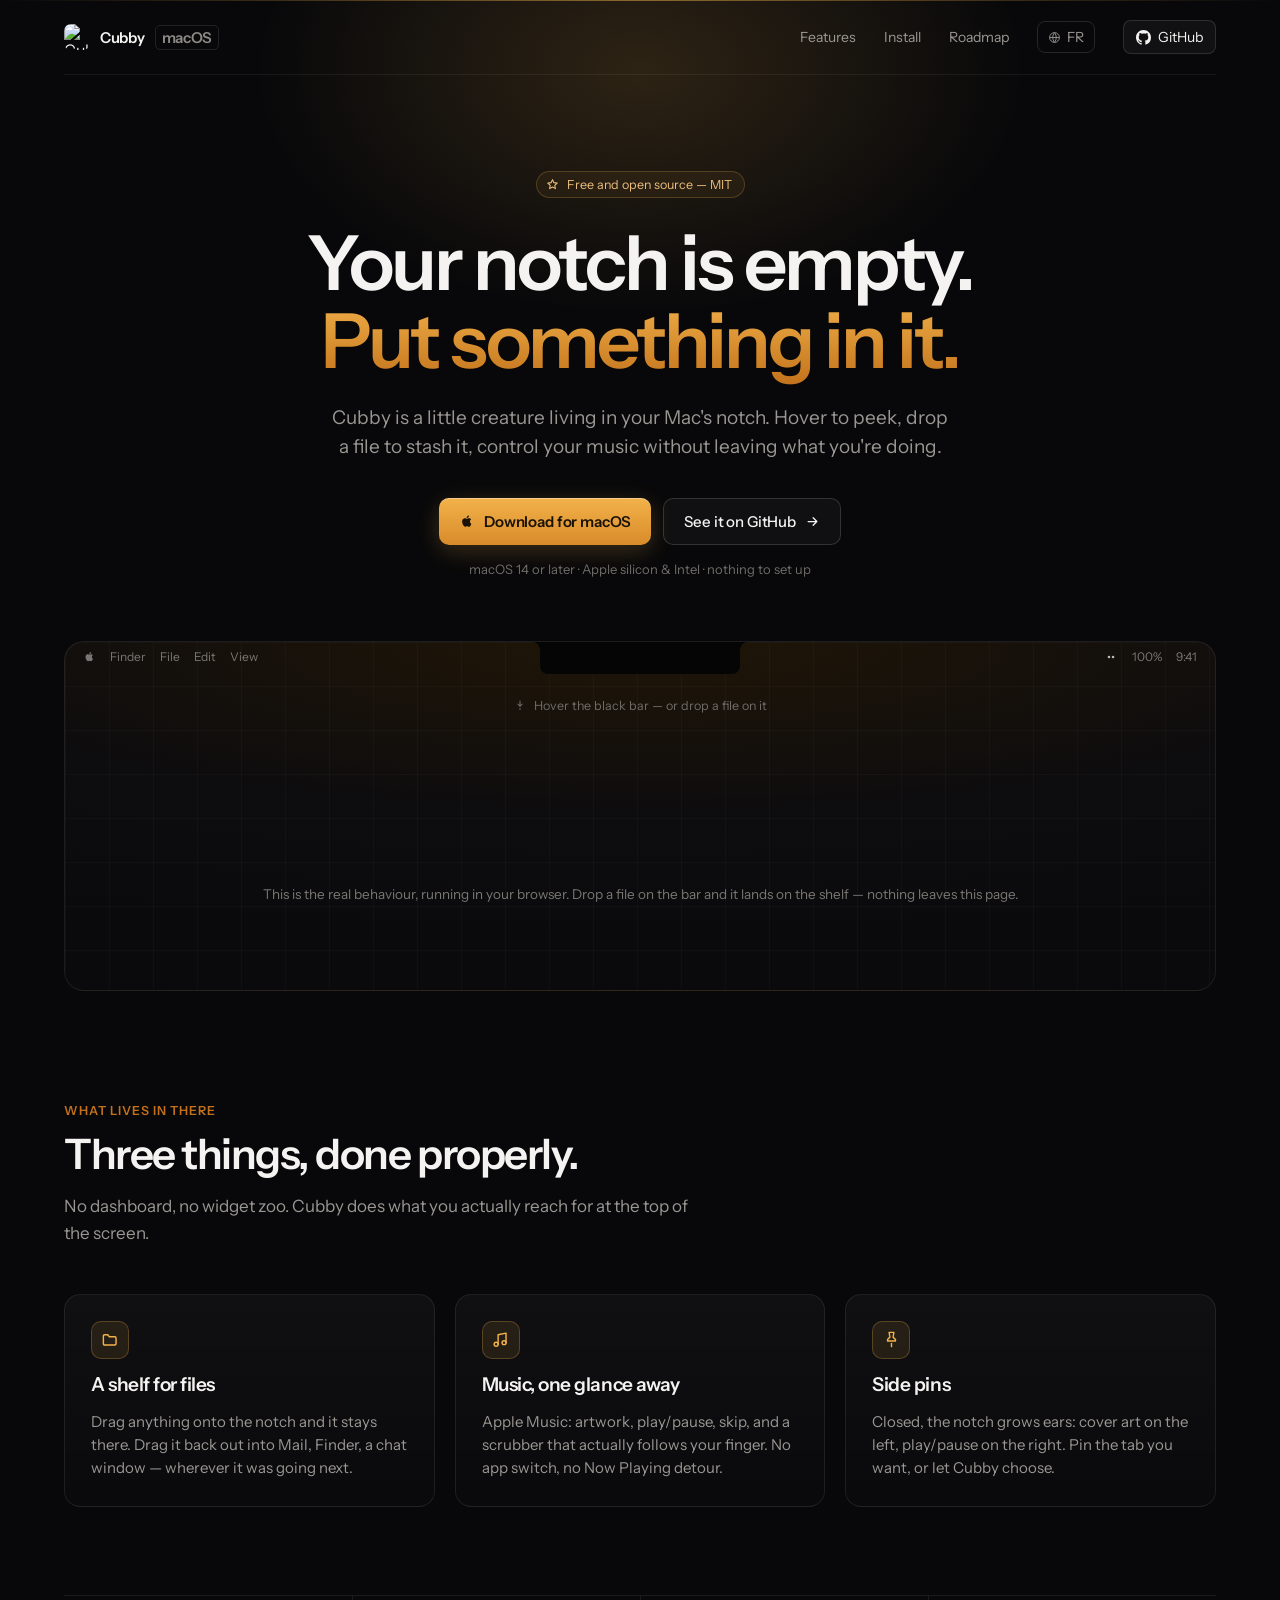
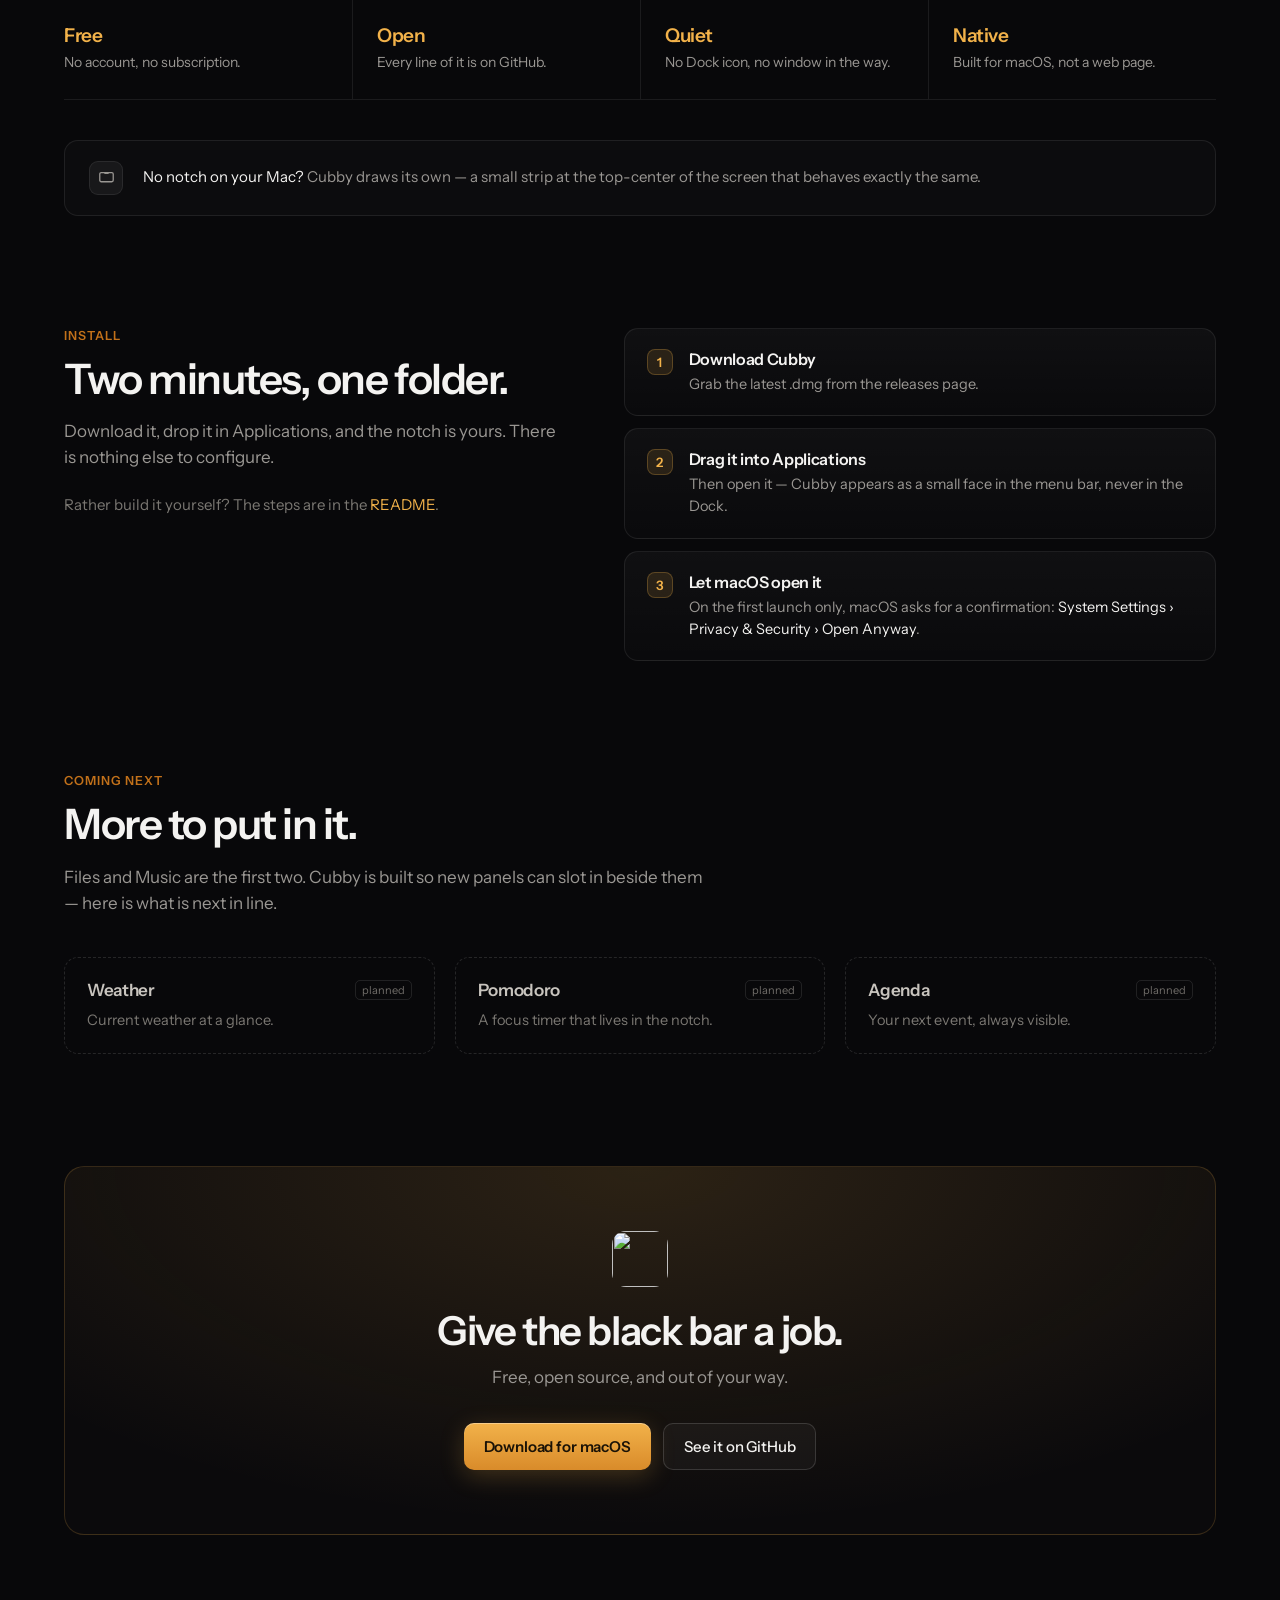
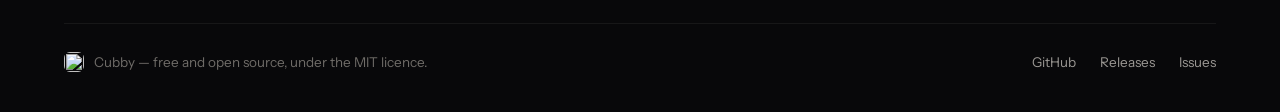
==== docs/index.html @ 7c56bd37 "chore: rename repo cubby-mac to cubby everywhere" ====
<!doctype html>
<html lang="en">
<head>
<meta charset="utf-8">
<meta name="viewport" content="width=device-width, initial-scale=1">
<title>Cubby — your notch, but it holds things</title>
<meta name="description" content="Cubby is a little creature living in your Mac's notch. Drop a file to stash it, control your music, without leaving what you're doing. Free and open source.">
<meta property="og:title" content="Cubby — your notch, but it holds things">
<meta property="og:description" content="A free, open-source shelf that lives in your Mac's notch.">
<meta property="og:type" content="website">
<meta property="og:image" content="https://ndaen.github.io/cubby/icon.png">
<link rel="alternate" hreflang="en" href="https://ndaen.github.io/cubby/">
<link rel="alternate" hreflang="fr" href="https://ndaen.github.io/cubby/fr/">
<link rel="alternate" hreflang="x-default" href="https://ndaen.github.io/cubby/">
<link rel="icon" href="icon.png">
<link rel="preconnect" href="https://fonts.googleapis.com">
<link rel="preconnect" href="https://fonts.gstatic.com" crossorigin>
<link rel="stylesheet" href="https://fonts.googleapis.com/css2?family=Instrument+Sans:wght@400;500;600&display=swap">
<style>
  :root {
    --bg: #08080A;
    --ink: #F4F3F1;
    --muted: #9A9793;
    --faint: #6F6C68;
    --line: rgba(255, 255, 255, 0.08);
    --amber: #F2B24A;
    --amber-deep: #C2711A;
    --pad: 64px;
  }

  * { box-sizing: border-box; }

  html { scroll-behavior: smooth; }

  body {
    margin: 0;
    background: var(--bg);
    color: var(--ink);
    font-family: "Instrument Sans", ui-sans-serif, system-ui, -apple-system, sans-serif;
    -webkit-font-smoothing: antialiased;
    overflow-x: hidden;
  }

  h1, h2, h3 { margin: 0; font-weight: 600; letter-spacing: -0.035em; }
  p { margin: 0; }
  a { color: var(--amber); text-decoration: none; }
  a:hover { color: #FFD08A; }
  img { max-width: 100%; display: block; }

  .wrap { max-width: 1280px; margin: 0 auto; padding-inline: var(--pad); }
  .eyebrow {
    font-size: 12.5px; font-weight: 600; letter-spacing: 0.08em;
    text-transform: uppercase; color: var(--amber-deep);
  }
  .lead { font-size: 17px; line-height: 1.55; color: var(--muted); text-wrap: pretty; }

  /* ── ambient ─────────────────────────────────────────── */
  .glow {
    position: absolute; top: -280px; left: 50%; transform: translateX(-50%);
    width: min(1100px, 130vw); height: 700px; pointer-events: none; z-index: 0;
    background: radial-gradient(closest-side, rgba(242, 178, 74, 0.16), rgba(242, 178, 74, 0) 70%);
  }
  .hairline {
    position: absolute; inset: 0 0 auto; height: 1px;
    background: linear-gradient(90deg, rgba(242,178,74,0) 0%, rgba(242,178,74,0.5) 50%, rgba(242,178,74,0) 100%);
  }
  main { position: relative; z-index: 1; }

  /* ── nav ─────────────────────────────────────────────── */
  .nav {
    display: flex; align-items: center; justify-content: space-between;
    padding-block: 20px; border-bottom: 1px solid rgba(255, 255, 255, 0.06);
  }
  .brand { display: flex; align-items: center; gap: 10px; }
  .brand img { width: 26px; height: 26px; border-radius: 7px; }
  .brand span { font-size: 15px; font-weight: 600; letter-spacing: -0.02em; }
  .tag {
    font-size: 11px; font-weight: 500; color: #8E8B86;
    border: 1px solid rgba(255, 255, 255, 0.1); border-radius: 5px; padding: 2px 6px;
  }
  .nav-links { display: flex; align-items: center; gap: 28px; }
  .nav-links a { font-size: 14px; color: var(--muted); }
  .nav-links a:hover { color: var(--ink); }
  .nav-gh {
    display: flex; align-items: center; gap: 7px; color: var(--ink) !important;
    border: 1px solid rgba(255, 255, 255, 0.12); background: rgba(255, 255, 255, 0.04);
    border-radius: 8px; padding: 7px 12px;
  }
  .nav-gh:hover { background: rgba(255, 255, 255, 0.08); }

  /* ── buttons ─────────────────────────────────────────── */
  .btn {
    display: inline-flex; align-items: center; justify-content: center; gap: 9px;
    font-size: 15px; font-weight: 600; letter-spacing: -0.01em;
    border-radius: 10px; padding: 13px 20px; transition: transform 0.15s ease, filter 0.15s ease;
  }
  .btn:hover { transform: translateY(-1px); }
  .btn-primary {
    background: linear-gradient(180deg, #F2B24A 0%, #D98B2A 100%);
    color: #1A1206 !important;
    box-shadow: 0 6px 24px rgba(242, 178, 74, 0.22), inset 0 1px 0 rgba(255, 255, 255, 0.35);
  }
  .btn-primary:hover { filter: brightness(1.06); }
  .btn-ghost {
    color: var(--ink) !important; font-weight: 500;
    border: 1px solid rgba(255, 255, 255, 0.14); background: rgba(255, 255, 255, 0.035);
  }
  .btn-ghost:hover { background: rgba(255, 255, 255, 0.07); }

  /* ── hero ────────────────────────────────────────────── */
  .hero { display: flex; flex-direction: column; align-items: center; text-align: center; padding-top: 96px; }
  .badge {
    display: inline-flex; align-items: center; gap: 8px;
    border: 1px solid rgba(242, 178, 74, 0.22); background: rgba(242, 178, 74, 0.06);
    border-radius: 999px; padding: 5px 12px 5px 9px; font-size: 12.5px; color: #EBBE7E;
  }
  .hero h1 {
    margin-top: 26px; font-size: clamp(40px, 6vw, 76px); line-height: 1.02;
    letter-spacing: -0.04em; max-width: 880px; text-wrap: balance;
  }
  .hero h1 em {
    font-style: normal;
    background: linear-gradient(180deg, #F2B24A 0%, #C2711A 100%);
    -webkit-background-clip: text; background-clip: text; color: transparent;
  }
  .hero .lead { margin-top: 24px; font-size: clamp(16px, 1.6vw, 19px); max-width: 620px; }
  .cta-row { display: flex; flex-wrap: wrap; justify-content: center; gap: 12px; margin-top: 36px; }
  .fine { margin-top: 16px; font-size: 13px; color: var(--faint); }

  /* ── the notch, drawn ────────────────────────────────── */
  .stage {
    position: relative; margin-top: 64px; border: 1px solid var(--line); border-radius: 20px;
    background: radial-gradient(120% 90% at 50% 0%, #201607 0%, #0D0C0E 55%, #0A0A0C 100%);
    padding-bottom: 88px; overflow: hidden;
  }
  .stage::before {
    content: ""; position: absolute; inset: 0; pointer-events: none;
    background-image:
      linear-gradient(rgba(255, 255, 255, 0.022) 1px, transparent 1px),
      linear-gradient(90deg, rgba(255, 255, 255, 0.022) 1px, transparent 1px);
    background-size: 44px 44px;
  }
  .menubar {
    position: relative; height: 30px; display: flex; align-items: center;
    justify-content: space-between; padding-inline: 18px;
    font-size: 12px; color: rgba(244, 243, 241, 0.45);
  }
  .menubar div { display: flex; align-items: center; gap: 14px; }
  .panel-slot { position: relative; display: flex; justify-content: center; margin-top: -30px; }
  .panel {
    width: min(520px, 88%); background: #0A0A0B; border: 1px solid rgba(255, 255, 255, 0.07);
    border-top: none; border-radius: 0 0 24px 24px; padding: 12px 13px 13px;
    box-shadow: 0 40px 80px rgba(0, 0, 0, 0.55);
  }
  .panel-bar { display: flex; align-items: center; justify-content: space-between; padding: 0 2px 11px; }
  .pills { display: flex; align-items: center; gap: 4px; }
  .pill {
    display: flex; align-items: center; gap: 7px; padding: 6px 12px; border-radius: 9px;
    font-size: 13px; font-weight: 500; letter-spacing: -0.01em; color: rgba(244, 243, 241, 0.55);
  }
  .pill.on { background: rgba(255, 255, 255, 0.13); color: var(--ink); }
  .panel-icons { display: flex; align-items: center; gap: 12px; color: rgba(244, 243, 241, 0.42); }
  .dropzone {
    height: 128px; border: 1.5px dashed rgba(255, 255, 255, 0.3); border-radius: 14px;
    background: rgba(255, 255, 255, 0.02);
    display: flex; flex-direction: column; align-items: center; justify-content: center; gap: 9px;
  }
  .dropzone strong { font-size: 14px; font-weight: 400; letter-spacing: -0.01em; }
  .dropzone span { font-size: 11.5px; color: rgba(244, 243, 241, 0.42); }
  .caption {
    position: relative; text-align: center; margin-top: 44px; padding-inline: 20px;
    font-size: 13.5px; color: #7A7772;
  }

  /* ── sections ────────────────────────────────────────── */
  .section { padding-top: 112px; }
  .section h2 { margin-top: 14px; font-size: clamp(30px, 3.6vw, 42px); line-height: 1.08; }
  .section .lead { margin-top: 16px; }
  .intro { max-width: 640px; }

  .cards { display: grid; grid-template-columns: repeat(3, minmax(0, 1fr)); gap: 20px; margin-top: 48px; }
  .card {
    border: 1px solid var(--line); border-radius: 16px; padding: 26px;
    background: linear-gradient(180deg, rgba(255, 255, 255, 0.035), rgba(255, 255, 255, 0.012));
    display: flex; flex-direction: column; gap: 14px;
  }
  .card-ico {
    width: 38px; height: 38px; border-radius: 10px; color: var(--amber);
    border: 1px solid rgba(242, 178, 74, 0.25); background: rgba(242, 178, 74, 0.1);
    display: flex; align-items: center; justify-content: center;
  }
  .card h3 { font-size: 19px; letter-spacing: -0.025em; }
  .card p { font-size: 15px; line-height: 1.55; color: var(--muted); text-wrap: pretty; }

  .claims {
    display: grid; grid-template-columns: repeat(4, minmax(0, 1fr));
    margin-top: 88px; border-block: 1px solid var(--line);
  }
  .claims div { padding: 28px 24px; display: flex; flex-direction: column; gap: 6px; border-left: 1px solid var(--line); }
  .claims div:first-child { border-left: none; padding-left: 0; }
  .claims div:last-child { padding-right: 0; }
  .claims b { font-size: 19px; font-weight: 600; letter-spacing: -0.025em; color: var(--amber); }
  .claims span { font-size: 14px; color: var(--muted); }

  .note {
    display: flex; align-items: center; gap: 20px; margin-top: 40px; padding: 20px 24px;
    border: 1px solid var(--line); border-radius: 14px; background: rgba(255, 255, 255, 0.02);
  }
  .note-ico {
    width: 34px; height: 34px; flex-shrink: 0; border-radius: 9px; color: var(--muted);
    background: rgba(255, 255, 255, 0.05); border: 1px solid var(--line);
    display: flex; align-items: center; justify-content: center;
  }
  .note p { font-size: 15px; line-height: 1.5; color: var(--muted); }
  .note strong { color: var(--ink); font-weight: 400; }

  .split { display: grid; grid-template-columns: minmax(0, 0.85fr) minmax(0, 1fr); gap: 56px; align-items: start; }
  .steps { display: flex; flex-direction: column; gap: 12px; }
  .step {
    display: flex; gap: 16px; align-items: flex-start; padding: 20px 22px;
    border: 1px solid var(--line); border-radius: 14px;
    background: linear-gradient(180deg, rgba(255, 255, 255, 0.035), rgba(255, 255, 255, 0.012));
  }
  .step b {
    flex-shrink: 0; width: 26px; height: 26px; border-radius: 8px;
    background: rgba(242, 178, 74, 0.12); border: 1px solid rgba(242, 178, 74, 0.25);
    color: var(--amber); font-size: 13px; font-weight: 600;
    display: flex; align-items: center; justify-content: center;
  }
  .step h3 { font-size: 16px; letter-spacing: -0.02em; }
  .step p { margin-top: 5px; font-size: 14.5px; line-height: 1.5; color: var(--muted); }
  .step strong { color: var(--ink); font-weight: 400; }
  .aside { margin-top: 22px; font-size: 15px; line-height: 1.55; color: #7A7772; }

  .soon { display: grid; grid-template-columns: repeat(3, minmax(0, 1fr)); gap: 20px; margin-top: 40px; }
  .soon-card {
    border: 1px dashed rgba(255, 255, 255, 0.12); border-radius: 14px; padding: 22px;
    display: flex; flex-direction: column; gap: 10px;
  }
  .soon-head { display: flex; align-items: center; justify-content: space-between; }
  .soon-card h3 { font-size: 17px; letter-spacing: -0.02em; color: #C8C4BE; }
  .soon-card em {
    font-style: normal; font-size: 11px; color: var(--faint);
    border: 1px solid rgba(255, 255, 255, 0.1); border-radius: 5px; padding: 2px 6px;
  }
  .soon-card p { font-size: 14.5px; line-height: 1.5; color: #7A7772; }

  .closing {
    margin-top: 112px; padding: 64px 40px; text-align: center; overflow: hidden;
    border: 1px solid rgba(242, 178, 74, 0.18); border-radius: 20px;
    background: radial-gradient(100% 140% at 50% 0%, rgba(242, 178, 74, 0.14), rgba(242, 178, 74, 0) 70%), #0B0A0C;
  }
  .closing img { width: 56px; height: 56px; border-radius: 14px; margin: 0 auto; }
  .closing h2 { margin-top: 22px; font-size: clamp(28px, 3.4vw, 40px); line-height: 1.1; }
  .closing p { margin-top: 14px; font-size: 17px; color: var(--muted); }

  .foot {
    display: flex; align-items: center; justify-content: space-between; gap: 20px;
    margin-top: 88px; padding-block: 28px 40px; border-top: 1px solid rgba(255, 255, 255, 0.06);
    font-size: 13.5px;
  }
  .foot-brand { display: flex; align-items: center; gap: 10px; color: var(--faint); }
  .foot-brand img { width: 20px; height: 20px; border-radius: 6px; }
  .foot-links { display: flex; align-items: center; gap: 24px; }
  .foot-links a { color: var(--muted); }
  .foot-links a:hover { color: var(--ink); }


  /* ── live demo: the notch, ported from NotchShellModel ─ */
  .stage { min-height: 340px; }
  .stage .caption { margin-top: 214px; }
  .notch { --s: 1; }
  .notch {
    position: absolute; top: 0; left: 50%; transform: translateX(-50%);
    z-index: 2; cursor: pointer; -webkit-tap-highlight-color: transparent;
    transform: translateX(-50%) scale(var(--s)); transform-origin: top center;
  }
  .notch:focus-visible { outline: 2px solid var(--amber); outline-offset: 6px; border-radius: 12px; }
  .notch svg { display: block; overflow: visible; }
  .notch path { fill: #050506; }
  .notch.is-drop path { fill: #0A0A0B; }

  .panel-body {
    position: absolute; top: 0; left: 0; right: 0; bottom: 0;
    padding: 30px 16px 14px; display: flex; flex-direction: column; gap: 10px;
    opacity: 0; pointer-events: none; transition: opacity 0.18s ease;
  }
  .notch.is-open .panel-body { opacity: 1; pointer-events: auto; }

  .demo-bar { display: flex; align-items: center; justify-content: space-between; }
  .demo-pill {
    display: flex; align-items: center; gap: 7px; padding: 6px 12px; border: 0;
    border-radius: 9px; background: none; font: inherit; font-size: 13px; font-weight: 500;
    letter-spacing: -0.01em; color: rgba(244, 243, 241, 0.55); cursor: pointer;
  }
  .demo-pill:hover { color: rgba(244, 243, 241, 0.85); }
  .demo-pill[aria-selected="true"] {
    background: rgba(242, 178, 74, 0.14); color: var(--ink);
    box-shadow: inset 0 0 0 1px rgba(242, 178, 74, 0.22);
  }
  .demo-icons { display: flex; align-items: center; gap: 12px; color: rgba(244, 243, 241, 0.42); }

  .demo-pane { flex: 1; min-height: 0; overflow: hidden; }
  .demo-pane[hidden] { display: none; }

  .shelf {
    height: 100%; border: 1.5px dashed rgba(255, 255, 255, 0.3); border-radius: 12px;
    background: rgba(255, 255, 255, 0.02); color: rgba(244, 243, 241, 0.7);
    display: flex; flex-direction: column; align-items: center; justify-content: center; gap: 6px;
    transition: border-color 0.15s ease, background 0.15s ease, color 0.15s ease;
  }
  .is-drop .shelf {
    border-color: var(--amber); background: rgba(242, 178, 74, 0.12); color: var(--amber);
  }
  .shelf strong { font-size: 14px; font-weight: 400; color: var(--ink); }
  .is-drop .shelf strong { color: var(--amber); }
  .shelf span { font-size: 11.5px; color: rgba(244, 243, 241, 0.42); }

  .shelf-filled { height: 100%; display: flex; flex-direction: column; gap: 8px; }
  .shelf-filled[hidden], .shelf[hidden] { display: none; }
  .shelf-head { display: flex; align-items: center; justify-content: space-between; }
  .shelf-head span { font-size: 12px; color: rgba(244, 243, 241, 0.55); }
  .shelf-clear {
    border: 1px solid rgba(255, 255, 255, 0.14); background: rgba(255, 255, 255, 0.06);
    color: var(--ink); font: inherit; font-size: 12px; border-radius: 7px;
    padding: 3px 10px; cursor: pointer;
  }
  .shelf-clear:hover { background: rgba(255, 255, 255, 0.12); }
  .chips { display: flex; gap: 10px; overflow-x: auto; padding-bottom: 4px; }
  .chip {
    position: relative; flex: 0 0 auto; width: 88px; padding: 8px 8px 6px;
    border-radius: 10px; background: rgba(255, 255, 255, 0.06);
    display: flex; flex-direction: column; align-items: center; gap: 4px;
  }
  .chip svg { color: rgba(244, 243, 241, 0.8); }
  .chip b {
    font-size: 10.5px; font-weight: 400; color: rgba(244, 243, 241, 0.75);
    max-width: 72px; white-space: nowrap; overflow: hidden; text-overflow: ellipsis;
  }
  .chip button {
    position: absolute; top: 2px; right: 2px; width: 16px; height: 16px; padding: 0;
    border: 0; border-radius: 50%; background: rgba(0, 0, 0, 0.55); color: #fff;
    font-size: 9px; line-height: 1; cursor: pointer;
  }

  .tune { height: 100%; display: flex; gap: 14px; align-items: center; }
  .art {
    width: 76px; height: 76px; flex-shrink: 0; border-radius: 10px;
    background: linear-gradient(150deg, #6E5D8A, #33283F);
    display: flex; align-items: center; justify-content: center; color: rgba(255, 255, 255, 0.55);
  }
  .tune-side { flex: 1; min-width: 0; display: flex; flex-direction: column; gap: 8px; }
  .tune-title { font-size: 15px; font-weight: 600; letter-spacing: -0.02em; }
  .tune-artist { font-size: 13px; color: rgba(244, 243, 241, 0.55); }
  .track { position: relative; height: 6px; border-radius: 999px; background: rgba(255, 255, 255, 0.14); }
  .track-fill { position: absolute; inset: 0 auto 0 0; border-radius: 999px; background: rgba(255, 255, 255, 0.9); }
  .track-knob {
    position: absolute; top: 50%; width: 16px; height: 11px; margin-left: -8px;
    border-radius: 999px; background: #fff; transform: translateY(-50%);
    box-shadow: 0 1px 2px rgba(0, 0, 0, 0.3), 0 0 8px rgba(242, 178, 74, 0.45);
  }
  .tune-ctrl { display: flex; align-items: center; justify-content: center; gap: 10px; }
  .tune-ctrl button {
    width: 30px; height: 26px; border: 1px solid rgba(255, 255, 255, 0.12);
    background: rgba(255, 255, 255, 0.06); border-radius: 8px; color: var(--ink);
    display: flex; align-items: center; justify-content: center; cursor: pointer;
  }
  .tune-ctrl button:hover { background: rgba(255, 255, 255, 0.13); }

  .hint {
    position: absolute; left: 50%; transform: translateX(-50%); top: 56px; z-index: 1;
    font-size: 12.5px; color: var(--faint); transition: opacity 0.25s ease;
    display: flex; align-items: center; gap: 7px;
  }
  .notch-open ~ .hint, .is-open ~ .hint { opacity: 0; }

  .lang-switch {
    display: inline-flex; align-items: center; gap: 6px; font-size: 13px;
    color: var(--muted) !important; border: 1px solid rgba(255, 255, 255, 0.12);
    border-radius: 8px; padding: 6px 10px;
  }
  .lang-switch:hover { color: var(--ink) !important; background: rgba(255, 255, 255, 0.06); }

  /* ── responsive ──────────────────────────────────────── */
  @media (max-width: 900px) {
    :root { --pad: 24px; }
    .cards, .soon { grid-template-columns: 1fr; }
    .claims { grid-template-columns: repeat(2, minmax(0, 1fr)); }
    .claims div { border-left: none; padding-inline: 0 16px; }
    .split { grid-template-columns: 1fr; gap: 32px; }
    .section { padding-top: 72px; }
    .hero { padding-top: 56px; }
    .stage { padding-bottom: 40px; }
    .caption { margin-top: 28px; }
    .closing { margin-top: 72px; padding: 40px 24px; }
    .foot { flex-direction: column; align-items: flex-start; gap: 14px; margin-top: 56px; }
  }
  @media (max-width: 620px) {
    .notch { --s: 0.6; }
    .stage { min-height: 250px; }
    .stage .caption { margin-top: 132px; }
  }
  @media (max-width: 640px) {
    .nav-links a:not(.nav-gh) { display: none; }
    .cta-row { flex-direction: column; align-items: stretch; width: 100%; }
    .btn { padding: 15px 20px; }
    .menubar div:first-child span:nth-child(n+3) { display: none; }
    .pill span { display: none; }
    .note { flex-direction: column; align-items: flex-start; gap: 14px; }
  }
  @media (prefers-reduced-motion: reduce) {
    html { scroll-behavior: auto; }
    .btn { transition: none; }
    .btn:hover { transform: none; }
  }
</style>
</head>
<body>

<div class="glow"></div>
<div class="hairline"></div>

<main>
  <!-- ── nav ─────────────────────────────────────────── -->
  <div class="wrap">
    <nav class="nav">
      <div class="brand">
        <img src="icon.png" alt="Cubby">
        <span>Cubby</span>
        <span class="tag">macOS</span>
      </div>
      <div class="nav-links">
        <a href="#features">Features</a>
        <a href="#install">Install</a>
        <a href="#next">Roadmap</a>
        <a class="lang-switch" href="fr/" hreflang="fr"><svg width="13" height="13" viewBox="0 0 24 24" fill="none" stroke="currentColor" stroke-width="1.7" aria-hidden="true"><circle cx="12" cy="12" r="9"/><path d="M3 12h18M12 3a15 15 0 0 1 0 18a15 15 0 0 1 0-18"/></svg>FR</a>
        <a class="nav-gh" href="https://github.com/ndaen/cubby">
          <svg width="15" height="15" viewBox="0 0 16 16" fill="currentColor" aria-hidden="true"><path d="M8 0C3.58 0 0 3.58 0 8c0 3.54 2.29 6.53 5.47 7.59.4.07.55-.17.55-.38 0-.19-.01-.82-.01-1.49-2.01.37-2.53-.49-2.69-.94-.09-.23-.48-.94-.82-1.13-.28-.15-.68-.52-.01-.53.63-.01 1.08.58 1.23.82.72 1.21 1.87.87 2.33.66.07-.52.28-.87.51-1.07-1.78-.2-3.64-.89-3.64-3.95 0-.87.31-1.59.82-2.15-.08-.2-.36-1.02.08-2.12 0 0 .67-.21 2.2.82a7.4 7.4 0 0 1 2-.27c.68 0 1.36.09 2 .27 1.53-1.04 2.2-.82 2.2-.82.44 1.1.16 1.92.08 2.12.51.56.82 1.27.82 2.15 0 3.07-1.87 3.75-3.65 3.95.29.25.54.73.54 1.48 0 1.07-.01 1.93-.01 2.2 0 .21.15.46.55.38A8.01 8.01 0 0 0 16 8c0-4.42-3.58-8-8-8Z"/></svg>
          GitHub
        </a>
      </div>
    </nav>
  </div>

  <!-- ── hero ────────────────────────────────────────── -->
  <div class="wrap">
    <section class="hero">
      <span class="badge">
        <svg width="13" height="13" viewBox="0 0 24 24" fill="none" stroke="currentColor" stroke-width="2" stroke-linecap="round" stroke-linejoin="round" aria-hidden="true"><path d="M12 3l2.6 5.6 6.1.8-4.5 4.2 1.2 6-5.4-3-5.4 3 1.2-6L3.3 9.4l6.1-.8z"/></svg>
        Free and open source — MIT
      </span>

      <h1>Your notch is empty.<br><em>Put something in it.</em></h1>

      <p class="lead">Cubby is a little creature living in your Mac's notch. Hover to peek, drop a file to stash it, control your music without leaving what you're doing.</p>

      <div class="cta-row">
        <a class="btn btn-primary" href="https://github.com/ndaen/cubby/releases/latest">
          <svg width="16" height="16" viewBox="0 0 24 24" fill="currentColor" aria-hidden="true"><path d="M16.4 12.7c0-2.2 1.8-3.2 1.9-3.3-1-1.5-2.6-1.7-3.2-1.7-1.4-.1-2.7.8-3.3.8-.7 0-1.7-.8-2.8-.8-1.5 0-2.8.9-3.6 2.2-1.5 2.6-.4 6.5 1.1 8.6.7 1 1.6 2.2 2.7 2.2 1.1 0 1.5-.7 2.8-.7s1.7.7 2.8.7c1.2 0 1.9-1 2.6-2.1.8-1.2 1.2-2.4 1.2-2.4s-2.2-.9-2.2-3.5Zm-2.3-6.4c.6-.7 1-1.7.9-2.7-.9 0-2 .6-2.6 1.3-.6.6-1.1 1.7-.9 2.6 1 .1 2-.5 2.6-1.2Z"/></svg>
          Download for macOS
        </a>
        <a class="btn btn-ghost" href="https://github.com/ndaen/cubby">
          See it on GitHub
          <svg width="15" height="15" viewBox="0 0 24 24" fill="none" stroke="currentColor" stroke-width="2" stroke-linecap="round" stroke-linejoin="round" aria-hidden="true"><path d="M5 12h13M13 6l6 6-6 6"/></svg>
        </a>
      </div>
      <p class="fine">macOS 14 or later · Apple silicon &amp; Intel · nothing to set up</p>
    </section>
  </div>

  <!-- ── the notch, drawn ────────────────────────────── -->
  <div class="wrap">
    <section class="stage">
      <div class="menubar">
        <div>
          <svg width="13" height="13" viewBox="0 0 24 24" fill="currentColor" aria-hidden="true"><path d="M16.4 12.7c0-2.2 1.8-3.2 1.9-3.3-1-1.5-2.6-1.7-3.2-1.7-1.4-.1-2.7.8-3.3.8-.7 0-1.7-.8-2.8-.8-1.5 0-2.8.9-3.6 2.2-1.5 2.6-.4 6.5 1.1 8.6.7 1 1.6 2.2 2.7 2.2 1.1 0 1.5-.7 2.8-.7s1.7.7 2.8.7c1.2 0 1.9-1 2.6-2.1.8-1.2 1.2-2.4 1.2-2.4s-2.2-.9-2.2-3.5Zm-2.3-6.4c.6-.7 1-1.7.9-2.7-.9 0-2 .6-2.6 1.3-.6.6-1.1 1.7-.9 2.6 1 .1 2-.5 2.6-1.2Z"/></svg>
          <span>Finder</span><span>File</span><span>Edit</span><span>View</span>
        </div>
        <div>
          <svg width="14" height="14" viewBox="0 0 24 24" aria-hidden="true"><circle cx="8.5" cy="12" r="2.2" fill="rgba(244,243,241,0.75)"/><circle cx="15.5" cy="12" r="2.2" fill="rgba(244,243,241,0.75)"/></svg>
          <span>100%</span><span>9:41</span>
        </div>
      </div>

      <div class="notch is-open" id="notch" role="button" tabindex="0"
           aria-expanded="true" aria-label="Open the Cubby panel">
        <svg id="notchSvg" width="566" height="200" viewBox="0 0 566 200" aria-hidden="true">
          <path id="notchPath" d=""></path>
        </svg>

        <div class="panel-body" id="panelBody">
          <div class="demo-bar">
            <div class="pills" role="tablist">
              <button class="demo-pill" role="tab" aria-selected="true" data-tab="files">
                <svg width="14" height="14" viewBox="0 0 24 24" fill="none" stroke="currentColor" stroke-width="1.7" stroke-linecap="round" stroke-linejoin="round" aria-hidden="true"><path d="M3 13h4l1.5 2.5h7L17 13h4"/><path d="M5.2 5.6 3 13v4.2A1.8 1.8 0 0 0 4.8 19h14.4a1.8 1.8 0 0 0 1.8-1.8V13l-2.2-7.4A1.8 1.8 0 0 0 17.1 4.3H6.9a1.8 1.8 0 0 0-1.7 1.3Z"/></svg>
                Files
              </button>
              <button class="demo-pill" role="tab" aria-selected="false" data-tab="music">
                <svg width="13" height="13" viewBox="0 0 24 24" fill="none" stroke="currentColor" stroke-width="1.7" stroke-linecap="round" stroke-linejoin="round" aria-hidden="true"><path d="M9 18V6l10-2v12"/><circle cx="6.5" cy="18" r="2.5"/><circle cx="16.5" cy="16" r="2.5"/></svg>
                Music
              </button>
            </div>
            <div class="demo-icons">
              <svg width="15" height="15" viewBox="0 0 24 24" fill="none" stroke="currentColor" stroke-width="1.7" stroke-linecap="round" stroke-linejoin="round" aria-hidden="true"><path d="m12 17 .01 4"/><path d="M9.5 3.5h5l-.7 5.2 2.7 2.6v1.9H7.5v-1.9l2.7-2.6z"/></svg>
              <svg width="15" height="15" viewBox="0 0 24 24" fill="none" stroke="currentColor" stroke-width="1.7" stroke-linecap="round" stroke-linejoin="round" aria-hidden="true"><circle cx="12" cy="12" r="3"/><path d="M19.4 15a1.6 1.6 0 0 0 .3 1.8l.1.1a2 2 0 1 1-2.8 2.8l-.1-.1a1.6 1.6 0 0 0-2.7 1.1V21a2 2 0 1 1-4 0v-.1A1.6 1.6 0 0 0 7 19.4a1.6 1.6 0 0 0-1.8.3l-.1.1a2 2 0 1 1-2.8-2.8l.1-.1A1.6 1.6 0 0 0 3 14.4H3a2 2 0 1 1 0-4h.1A1.6 1.6 0 0 0 4.6 7a1.6 1.6 0 0 0-.3-1.8l-.1-.1a2 2 0 1 1 2.8-2.8l.1.1A1.6 1.6 0 0 0 9.6 3V3a2 2 0 1 1 4 0v.1a1.6 1.6 0 0 0 2.7 1.1l.1-.1a2 2 0 1 1 2.8 2.8l-.1.1a1.6 1.6 0 0 0 1.1 2.7H21a2 2 0 1 1 0 4h-.1a1.6 1.6 0 0 0-1.5 1.3Z"/></svg>
            </div>
          </div>

          <div class="demo-pane" id="paneFiles">
            <div class="shelf" id="shelfEmpty">
              <svg width="27" height="27" viewBox="0 0 24 24" fill="none" stroke="currentColor" stroke-width="1.5" stroke-linecap="round" stroke-linejoin="round" aria-hidden="true"><path d="M3 14h4.2l1.4 2.3h6.8L16.8 14H21"/><path d="M5.4 7.4 3 14v3.4A1.6 1.6 0 0 0 4.6 19h14.8a1.6 1.6 0 0 0 1.6-1.6V14l-2.4-6.6"/><path d="M12 3v6.6"/><path d="m9.4 7.4 2.6 2.6 2.6-2.6"/></svg>
              <strong id="shelfTitle">Drag files here</strong>
              <span>they stay within reach — drag them out anywhere you like</span>
            </div>
            <div class="shelf-filled" id="shelfFilled" hidden>
              <div class="shelf-head">
                <span id="shelfCount">0 files</span>
                <button class="shelf-clear" id="shelfClear" type="button">Clear</button>
              </div>
              <div class="chips" id="chips"></div>
            </div>
          </div>

          <div class="demo-pane" id="paneMusic" hidden>
            <div class="tune">
              <div class="art">
                <svg width="28" height="28" viewBox="0 0 24 24" fill="none" stroke="currentColor" stroke-width="1.6" stroke-linecap="round" stroke-linejoin="round" aria-hidden="true"><path d="M9 18V6l10-2v12"/><circle cx="6.5" cy="18" r="2.5"/><circle cx="16.5" cy="16" r="2.5"/></svg>
              </div>
              <div class="tune-side">
                <div>
                  <div class="tune-title">Track title</div>
                  <div class="tune-artist">Artist</div>
                </div>
                <div class="track" id="track">
                  <div class="track-fill" id="trackFill" style="width: 38%"></div>
                  <div class="track-knob" id="trackKnob" style="left: 38%"></div>
                </div>
                <div class="tune-ctrl">
                  <button type="button" aria-label="Previous">
                    <svg width="13" height="13" viewBox="0 0 24 24" fill="currentColor" aria-hidden="true"><path d="M6 5h2v14H6zM20 5v14L9 12z"/></svg>
                  </button>
                  <button type="button" id="playBtn" aria-label="Play">
                    <svg width="14" height="14" viewBox="0 0 24 24" fill="currentColor" aria-hidden="true" id="playIcon"><path d="M7 4l13 8-13 8z"/></svg>
                  </button>
                  <button type="button" aria-label="Next">
                    <svg width="13" height="13" viewBox="0 0 24 24" fill="currentColor" aria-hidden="true"><path d="M16 5h2v14h-2zM4 5l11 7-11 7z"/></svg>
                  </button>
                </div>
              </div>
            </div>
          </div>
        </div>
      </div>

      <p class="hint" id="hint">
        <svg width="14" height="14" viewBox="0 0 24 24" fill="none" stroke="currentColor" stroke-width="1.8" stroke-linecap="round" stroke-linejoin="round" aria-hidden="true"><path d="M12 5v9"/><path d="m8.5 10.5 3.5 3.5 3.5-3.5"/><circle cx="12" cy="19" r="1.4" fill="currentColor" stroke="none"/></svg>
        Hover the black bar — or drop a file on it
      </p>

      <p class="caption">This is the real behaviour, running in your browser. Drop a file on the bar and it lands on the shelf — nothing leaves this page.</p>
    </section>
  </div>

  <!-- ── features ────────────────────────────────────── -->
  <div class="wrap">
    <section class="section" id="features">
      <div class="intro">
        <p class="eyebrow">What lives in there</p>
        <h2>Three things, done properly.</h2>
        <p class="lead">No dashboard, no widget zoo. Cubby does what you actually reach for at the top of the screen.</p>
      </div>

      <div class="cards">
        <article class="card">
          <div class="card-ico">
            <svg width="19" height="19" viewBox="0 0 24 24" fill="none" stroke="currentColor" stroke-width="1.8" stroke-linecap="round" stroke-linejoin="round" aria-hidden="true"><path d="M3 7.5A1.5 1.5 0 0 1 4.5 6h4l2 2.5h7A1.5 1.5 0 0 1 19 10v7.5A1.5 1.5 0 0 1 17.5 19h-13A1.5 1.5 0 0 1 3 17.5Z"/></svg>
          </div>
          <h3>A shelf for files</h3>
          <p>Drag anything onto the notch and it stays there. Drag it back out into Mail, Finder, a chat window — wherever it was going next.</p>
        </article>

        <article class="card">
          <div class="card-ico">
            <svg width="19" height="19" viewBox="0 0 24 24" fill="none" stroke="currentColor" stroke-width="1.8" stroke-linecap="round" stroke-linejoin="round" aria-hidden="true"><path d="M9 18V6l10-2v12"/><circle cx="6.5" cy="18" r="2.5"/><circle cx="16.5" cy="16" r="2.5"/></svg>
          </div>
          <h3>Music, one glance away</h3>
          <p>Apple Music: artwork, play/pause, skip, and a scrubber that actually follows your finger. No app switch, no Now Playing detour.</p>
        </article>

        <article class="card">
          <div class="card-ico">
            <svg width="19" height="19" viewBox="0 0 24 24" fill="none" stroke="currentColor" stroke-width="1.8" stroke-linecap="round" stroke-linejoin="round" aria-hidden="true"><path d="M12 17v4"/><path d="M9 3h6l-1 6 3 3v2H7v-2l3-3z"/></svg>
          </div>
          <h3>Side pins</h3>
          <p>Closed, the notch grows ears: cover art on the left, play/pause on the right. Pin the tab you want, or let Cubby choose.</p>
        </article>
      </div>

      <div class="claims">
        <div><b>Free</b><span>No account, no subscription.</span></div>
        <div><b>Open</b><span>Every line of it is on GitHub.</span></div>
        <div><b>Quiet</b><span>No Dock icon, no window in the way.</span></div>
        <div><b>Native</b><span>Built for macOS, not a web page.</span></div>
      </div>

      <div class="note">
        <div class="note-ico">
          <svg width="17" height="17" viewBox="0 0 24 24" fill="none" stroke="currentColor" stroke-width="1.8" stroke-linecap="round" stroke-linejoin="round" aria-hidden="true"><rect x="2.5" y="5" width="19" height="13" rx="2"/><path d="M9 5h6v2H9z" fill="currentColor" stroke="none"/></svg>
        </div>
        <p><strong>No notch on your Mac?</strong> Cubby draws its own — a small strip at the top-center of the screen that behaves exactly the same.</p>
      </div>
    </section>
  </div>

  <!-- ── install ─────────────────────────────────────── -->
  <div class="wrap">
    <section class="section split" id="install">
      <div>
        <p class="eyebrow">Install</p>
        <h2>Two minutes, one folder.</h2>
        <p class="lead">Download it, drop it in Applications, and the notch is yours. There is nothing else to configure.</p>
        <p class="aside">Rather build it yourself? The steps are in the <a href="https://github.com/ndaen/cubby#install">README</a>.</p>
      </div>

      <div class="steps">
        <div class="step">
          <b>1</b>
          <div>
            <h3>Download Cubby</h3>
            <p>Grab the latest .dmg from the releases page.</p>
          </div>
        </div>
        <div class="step">
          <b>2</b>
          <div>
            <h3>Drag it into Applications</h3>
            <p>Then open it — Cubby appears as a small face in the menu bar, never in the Dock.</p>
          </div>
        </div>
        <div class="step">
          <b>3</b>
          <div>
            <h3>Let macOS open it</h3>
            <p>On the first launch only, macOS asks for a confirmation: <strong>System Settings › Privacy &amp; Security › Open Anyway</strong>.</p>
          </div>
        </div>
      </div>
    </section>
  </div>

  <!-- ── what's next ─────────────────────────────────── -->
  <div class="wrap">
    <section class="section" id="next">
      <div class="intro">
        <p class="eyebrow">Coming next</p>
        <h2>More to put in it.</h2>
        <p class="lead">Files and Music are the first two. Cubby is built so new panels can slot in beside them — here is what is next in line.</p>
      </div>

      <div class="soon">
        <article class="soon-card">
          <div class="soon-head"><h3>Weather</h3><em>planned</em></div>
          <p>Current weather at a glance.</p>
        </article>
        <article class="soon-card">
          <div class="soon-head"><h3>Pomodoro</h3><em>planned</em></div>
          <p>A focus timer that lives in the notch.</p>
        </article>
        <article class="soon-card">
          <div class="soon-head"><h3>Agenda</h3><em>planned</em></div>
          <p>Your next event, always visible.</p>
        </article>
      </div>
    </section>
  </div>

  <!-- ── closing ─────────────────────────────────────── -->
  <div class="wrap">
    <section class="closing">
      <img src="icon.png" alt="">
      <h2>Give the black bar a job.</h2>
      <p>Free, open source, and out of your way.</p>
      <div class="cta-row">
        <a class="btn btn-primary" href="https://github.com/ndaen/cubby/releases/latest">Download for macOS</a>
        <a class="btn btn-ghost" href="https://github.com/ndaen/cubby">See it on GitHub</a>
      </div>
    </section>
  </div>

  <!-- ── footer ──────────────────────────────────────── -->
  <div class="wrap">
    <footer class="foot">
      <div class="foot-brand">
        <img src="icon.png" alt="">
        <span>Cubby — free and open source, under the MIT licence.</span>
      </div>
      <div class="foot-links">
        <a href="https://github.com/ndaen/cubby">GitHub</a>
        <a href="https://github.com/ndaen/cubby/releases">Releases</a>
        <a href="https://github.com/ndaen/cubby/issues">Issues</a>
      </div>
    </footer>
  </div>
</main>

<script>
(() => {
  "use strict";

  // Géométrie et seuils repris tels quels de NotchShellModel.swift / NotchRootView.swift.
  const CLOSED  = { w: 200, h: 32 };            // deviceNotchRect
  const POPPING = { w: 236, h: 38 };            // + 36 en largeur, + 6 en hauteur
  const OPENED  = { w: 540, h: 200 };           // openedSize
  const INSET = 4;                              // hit-test resserré
  const IDLE_DELAY = 4000;                      // ferme après 4 s hors du panneau
  const DWELL = 420;                            // survol maintenu → ouvre (propre au web)
  const DUR = 500;                              // interactiveSpring(duration: 0.5)

  const notch = document.getElementById("notch");
  const stage = notch.closest(".stage");
  const svg = document.getElementById("notchSvg");
  const path = document.getElementById("notchPath");
  const body = document.getElementById("panelBody");
  if (!notch || !stage) return;

  const reduced = matchMedia("(prefers-reduced-motion: reduce)").matches;

  // ── forme : même construction que NotchShape.path(in:) ────────────
  function shape(inner, h, tr, br) {
    const w = inner + 2 * tr;
    const t = Math.min(tr, w / 2);
    const b = Math.min(br, Math.max(0, (w - 2 * t) / 2), h);
    return `M0,0 L${w},0 Q${w - t},0 ${w - t},${t} L${w - t},${h - b} ` +
           `Q${w - t},${h} ${w - t - b},${h} L${t + b},${h} ` +
           `Q${t},${h} ${t},${h - b} L${t},${t} Q${t},0 0,0 Z`;
  }

  function target(state) {
    if (state === "opened")  return { inner: OPENED.w,  h: OPENED.h,  tr: 13, br: 22 };
    if (state === "popping") return { inner: POPPING.w, h: POPPING.h, tr: 9,  br: 11 };
    return { inner: CLOSED.w, h: CLOSED.h, tr: 9, br: 9 };
  }

  let geom = target("opened");
  function paint() {
    const w = geom.inner + 2 * geom.tr;
    svg.setAttribute("width", w);
    svg.setAttribute("height", geom.h);
    svg.setAttribute("viewBox", `0 0 ${w} ${geom.h}`);
    path.setAttribute("d", shape(geom.inner, geom.h, geom.tr, geom.br));
    body.style.padding = `30px ${geom.tr + 16}px 14px`;
  }

  // ressort approché : easeOutBack ≈ extraBounce 0.22
  const back = x => { const c1 = 1.2, c3 = c1 + 1; return 1 + c3 * (x - 1) ** 3 + c1 * (x - 1) ** 2; };
  let raf = 0;
  function animateTo(state) {
    const to = target(state), from = { ...geom }, t0 = performance.now();
    cancelAnimationFrame(raf);
    if (reduced) { geom = to; paint(); return; }
    const step = now => {
      const x = Math.min((now - t0) / DUR, 1), k = back(x);
      for (const key of ["inner", "h", "tr", "br"]) geom[key] = from[key] + (to[key] - from[key]) * k;
      paint();
      if (x < 1) raf = requestAnimationFrame(step);
    };
    raf = requestAnimationFrame(step);
  }

  // ── machine à états ───────────────────────────────────────────────
  let status = "opened", idle = 0, dwell = 0;

  function setStatus(next) {
    if (next === status) return;
    status = next;
    notch.classList.toggle("is-open", next === "opened");
    notch.setAttribute("aria-expanded", String(next === "opened"));
    animateTo(next);
  }
  const cancelIdle = () => { clearTimeout(idle); idle = 0; };
  const scheduleIdle = () => { if (!idle) idle = setTimeout(() => setStatus("closed"), IDLE_DELAY); };
  const clearDwell = () => { clearTimeout(dwell); dwell = 0; };
  function open() { cancelIdle(); clearDwell(); setStatus("opened"); }
  function close() { cancelIdle(); clearDwell(); setStatus("closed"); }

  const scale = () => parseFloat(getComputedStyle(notch).getPropertyValue("--s")) || 1;

  function hit(x, y) {
    const r = stage.getBoundingClientRect(), cx = r.left + r.width / 2, s = scale();
    return x > cx - (CLOSED.w / 2 - INSET) * s && x < cx + (CLOSED.w / 2 - INSET) * s &&
           y > r.top + INSET * s && y < r.top + (CLOSED.h - INSET) * s;
  }
  function inOpened(x, y, pad = 0) {
    const r = stage.getBoundingClientRect(), cx = r.left + r.width / 2, s = scale();
    return x > cx - (OPENED.w / 2) * s - pad && x < cx + (OPENED.w / 2) * s + pad &&
           y > r.top - pad && y < r.top + OPENED.h * s + pad;
  }

  addEventListener("pointermove", e => {
    if (e.pointerType === "touch") return;
    const x = e.clientX, y = e.clientY;
    if (status === "closed") {
      if (hit(x, y)) { setStatus("popping"); dwell = setTimeout(open, DWELL); }
    } else if (status === "popping") {
      if (!hit(x, y)) { clearDwell(); setStatus("closed"); }
    } else if (inOpened(x, y, 24)) {
      cancelIdle();
    } else {
      scheduleIdle();
    }
  }, { passive: true });

  addEventListener("pointerdown", e => {
    const x = e.clientX, y = e.clientY;
    if (status === "opened") { if (!inOpened(x, y)) close(); }
    else if (hit(x, y)) open();
  });

  notch.addEventListener("keydown", e => {
    if (e.key === "Enter" || e.key === " ") { e.preventDefault(); status === "opened" ? close() : open(); }
  });
  addEventListener("keydown", e => { if (e.key === "Escape" && status === "opened") close(); });

  // ── onglets ───────────────────────────────────────────────────────
  const panes = { files: document.getElementById("paneFiles"), music: document.getElementById("paneMusic") };
  function selectTab(name) {
    for (const btn of notch.querySelectorAll(".demo-pill"))
      btn.setAttribute("aria-selected", String(btn.dataset.tab === name));
    for (const [key, pane] of Object.entries(panes)) pane.hidden = key !== name;
  }
  for (const btn of notch.querySelectorAll(".demo-pill"))
    btn.addEventListener("click", () => selectTab(btn.dataset.tab));

  // ── étagère : glisser-déposer réel, 100 % local ───────────────────
  const empty = document.getElementById("shelfEmpty");
  const filled = document.getElementById("shelfFilled");
  const chips = document.getElementById("chips");
  const count = document.getElementById("shelfCount");
  const title = document.getElementById("shelfTitle");
  let files = [];

  function render() {
    empty.hidden = files.length > 0;
    filled.hidden = files.length === 0;
    count.textContent = `${files.length} file${files.length > 1 ? "s" : ""}`;
    chips.textContent = "";
    files.forEach((name, i) => {
      const chip = document.createElement("div");
      chip.className = "chip";
      chip.innerHTML =
        '<svg width="34" height="34" viewBox="0 0 24 24" fill="none" stroke="currentColor" stroke-width="1.4" ' +
        'stroke-linecap="round" stroke-linejoin="round"><path d="M14 3H7a2 2 0 0 0-2 2v14a2 2 0 0 0 2 2h10a2 2 0 0 0 2-2V8z"/>' +
        '<path d="M14 3v5h5"/></svg>';
      const label = document.createElement("b");
      label.textContent = name;                       // nom seulement, rien n'est lu ni envoyé
      const kill = document.createElement("button");
      kill.type = "button";
      kill.setAttribute("aria-label", `Remove ${name}`);
      kill.textContent = "×";
      kill.addEventListener("click", ev => { ev.stopPropagation(); files.splice(i, 1); render(); });
      chip.append(label, kill);
      chips.append(chip);
    });
  }
  document.getElementById("shelfClear").addEventListener("click", () => { files = []; render(); });

  let dragDepth = 0;
  addEventListener("dragenter", e => { e.preventDefault(); dragDepth++; });
  addEventListener("dragover", e => {
    e.preventDefault();
    selectTab("files");
    open();                                  // = events.mouseDraggingFile → open()
    notch.classList.add("is-drop");
    title.textContent = "Drop here";
  });
  addEventListener("dragleave", e => {
    e.preventDefault();
    if (--dragDepth > 0) return;
    notch.classList.remove("is-drop");
    title.textContent = "Drag files here";
  });
  addEventListener("drop", e => {
    e.preventDefault();
    dragDepth = 0;
    notch.classList.remove("is-drop");
    title.textContent = "Drag files here";
    const dropped = [...(e.dataTransfer?.files || [])].map(f => f.name);
    if (dropped.length) { files = [...files, ...dropped].slice(0, 12); render(); }
    scheduleIdle();
  });

  // ── musique : lecture simulée, juste pour que la barre vive ───────
  const fill = document.getElementById("trackFill");
  const knob = document.getElementById("trackKnob");
  const playBtn = document.getElementById("playBtn");
  const playIcon = document.getElementById("playIcon");
  const PLAY = "M7 4l13 8-13 8z", PAUSE = "M7 4h4v16H7zM13 4h4v16h-4z";
  let pos = 0.38, playing = false, last = 0;

  function tick(now) {
    if (!playing) return;
    if (last) { pos = (pos + (now - last) / 214000) % 1; paintTrack(); }
    last = now;
    requestAnimationFrame(tick);
  }
  function paintTrack() {
    const pct = (pos * 100).toFixed(2) + "%";
    fill.style.width = pct;
    knob.style.left = pct;
  }
  playBtn.addEventListener("click", () => {
    playing = !playing;
    playIcon.firstElementChild.setAttribute("d", playing ? PAUSE : PLAY);
    playBtn.setAttribute("aria-label", playing ? "Pause" : "Play");
    last = 0;
    if (playing) requestAnimationFrame(tick);
  });

  // Le HTML sert le panneau ouvert (lisible sans JS) — on le referme au démarrage.
  paint();
  requestAnimationFrame(() => { status = "opened"; setStatus("closed"); });
})();
</script>

</body>
</html>
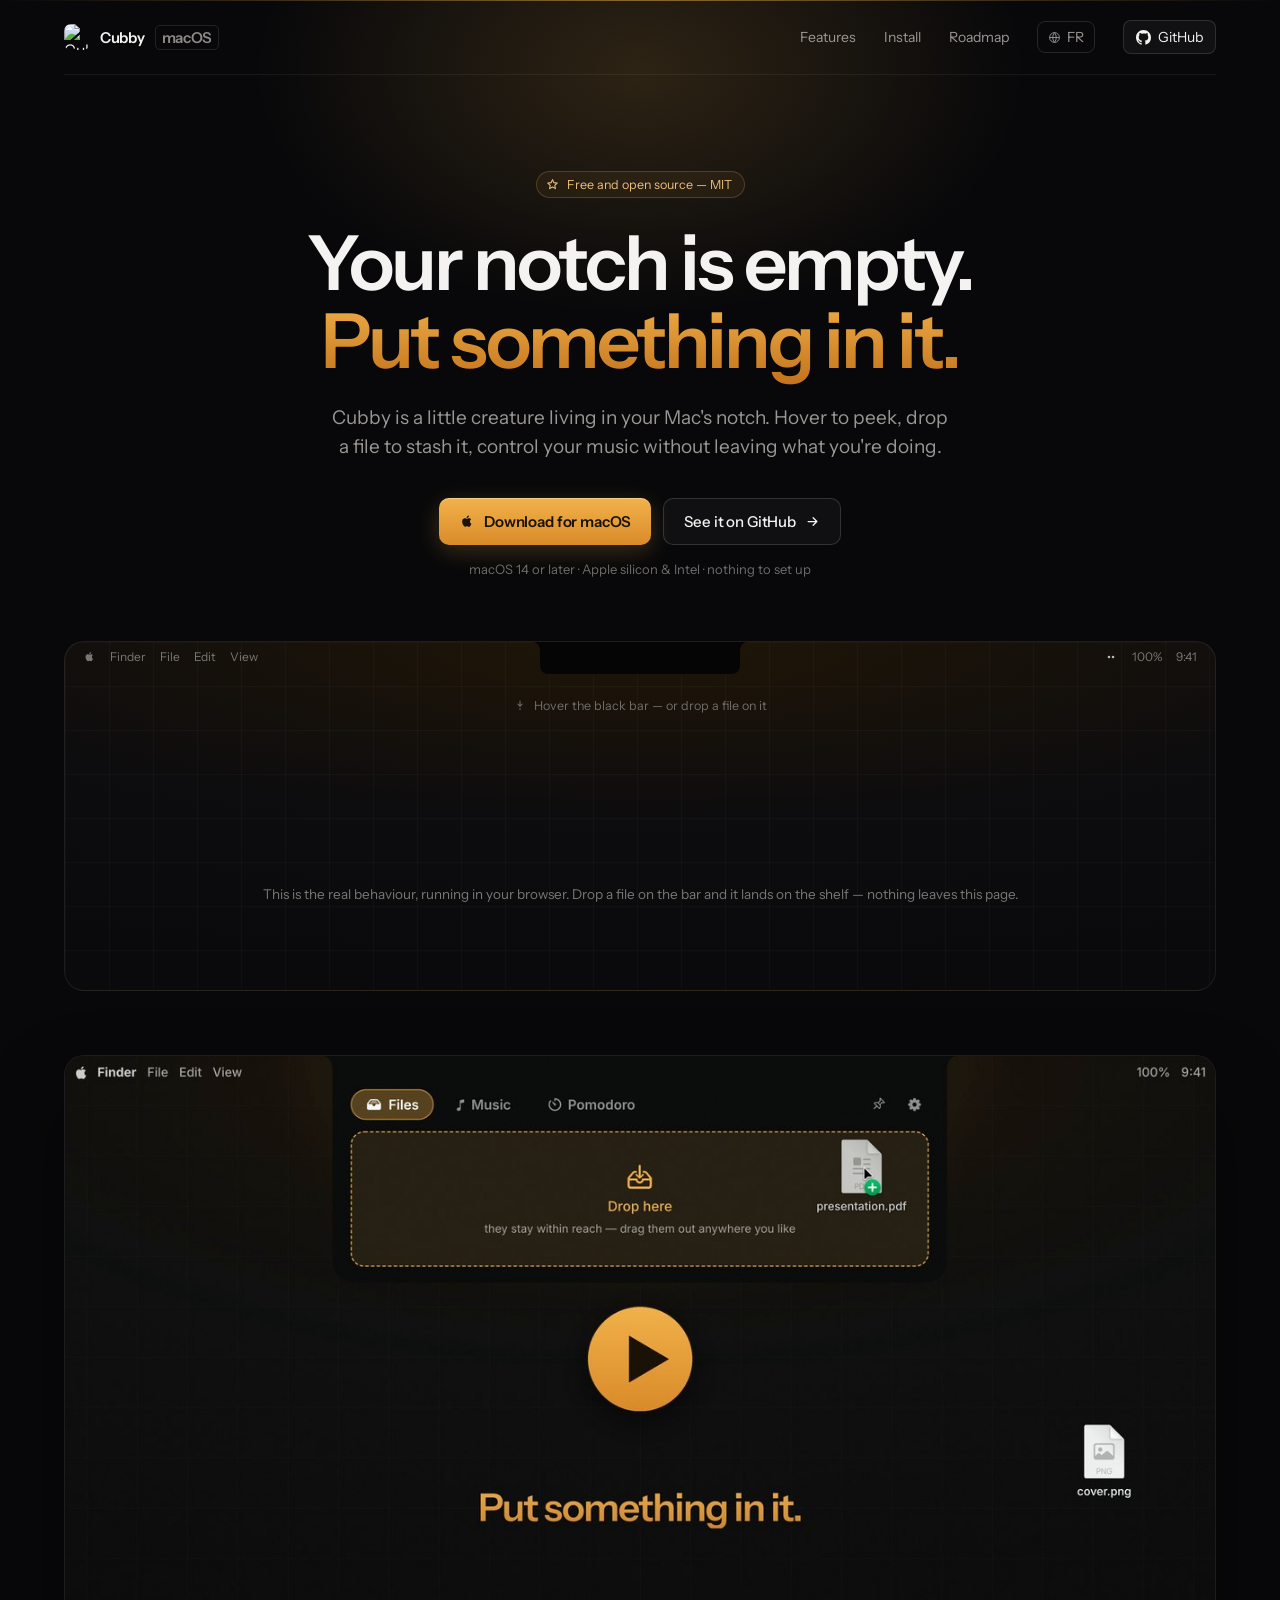
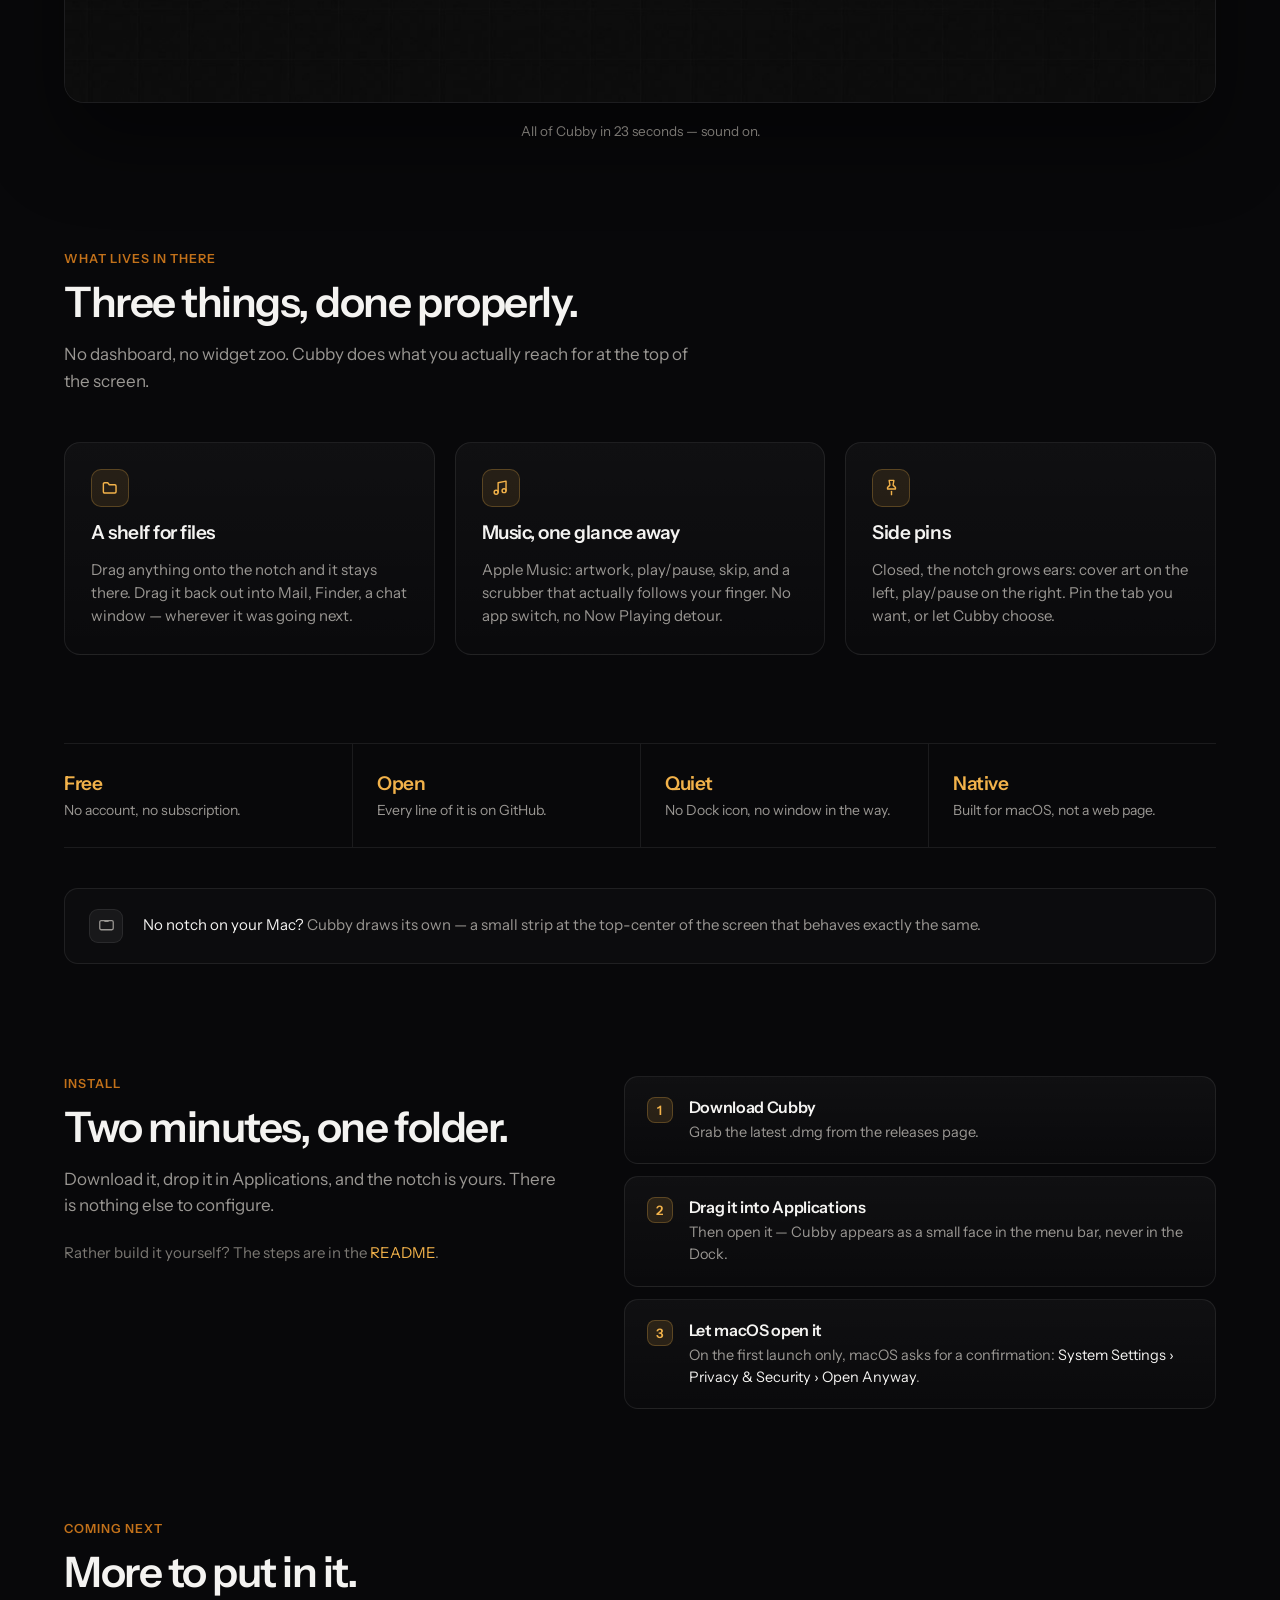
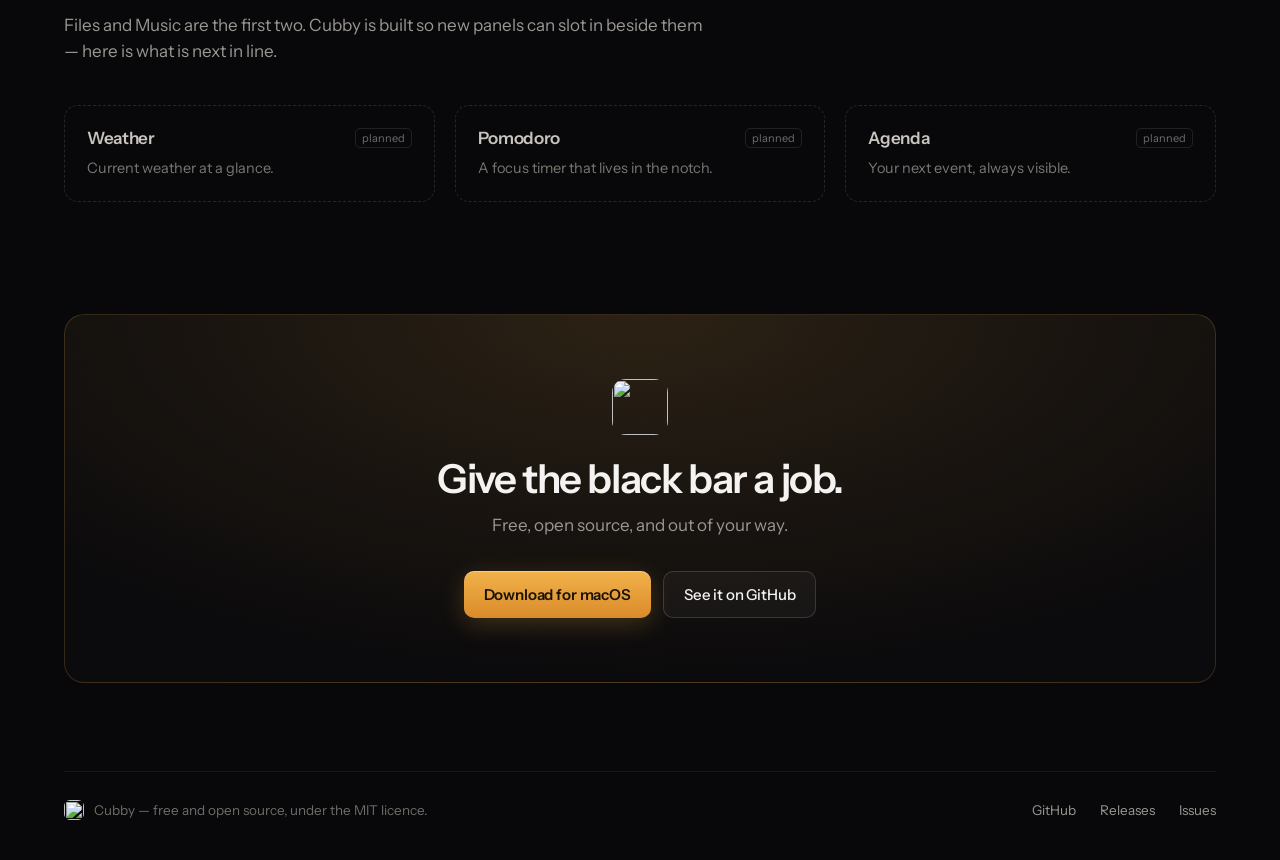
==== commit 8efd2bf8: "docs: add launch video to readme and landing pages" ====
--- a/docs/index.html
+++ b/docs/index.html
@@ -171,6 +171,21 @@
     position: relative; text-align: center; margin-top: 44px; padding-inline: 20px;
     font-size: 13.5px; color: #7A7772;
   }
+
+  /* ── the film (YouTube, loaded on click) ─────────────── */
+  .film { margin-top: 64px; }
+  .film-frame {
+    position: relative; display: block; aspect-ratio: 16 / 9; overflow: hidden;
+    border: 1px solid var(--line); border-radius: 20px; background: #0A0A0C;
+    box-shadow: 0 40px 80px rgba(0, 0, 0, 0.45);
+  }
+  .film-frame img, .film-frame iframe {
+    position: absolute; inset: 0; width: 100%; height: 100%; border: 0; object-fit: cover;
+  }
+  .film-frame img { transition: filter 0.2s ease; }
+  .film-frame:hover img { filter: brightness(1.08); }
+  .film-frame:focus-visible { outline: 2px solid var(--amber); outline-offset: 4px; }
+  .film .caption { margin-top: 20px; }
 
   /* ── sections ────────────────────────────────────────── */
   .section { padding-top: 112px; }
@@ -561,6 +576,16 @@
     </section>
   </div>
 
+  <!-- ── the film ────────────────────────────────────── -->
+  <div class="wrap">
+    <section class="film">
+      <a class="film-frame" href="https://youtu.be/v7Wp-Dfz3hs" data-yt="v7Wp-Dfz3hs" aria-label="Watch the Cubby video (23 seconds)">
+        <img src="video-en.jpg" alt="" width="1280" height="720" loading="lazy">
+      </a>
+      <p class="caption">All of Cubby in 23 seconds — sound on.</p>
+    </section>
+  </div>
+
   <!-- ── features ────────────────────────────────────── -->
   <div class="wrap">
     <section class="section" id="features">
@@ -922,5 +947,21 @@
 })();
 </script>
 
+<script>
+  // ── vidéo : le lecteur YouTube ne se charge qu'au clic (aucun cookie avant) ──
+  for (const link of document.querySelectorAll("[data-yt]")) {
+    link.addEventListener("click", e => {
+      e.preventDefault();
+      const frame = document.createElement("div");
+      frame.className = "film-frame";
+      const player = document.createElement("iframe");
+      player.src = `https://www.youtube-nocookie.com/embed/${link.dataset.yt}?autoplay=1&rel=0&playsinline=1`;
+      player.title = link.getAttribute("aria-label");
+      player.allow = "autoplay; encrypted-media; picture-in-picture; fullscreen";
+      frame.append(player);
+      link.replaceWith(frame);
+    });
+  }
+</script>
 </body>
 </html>
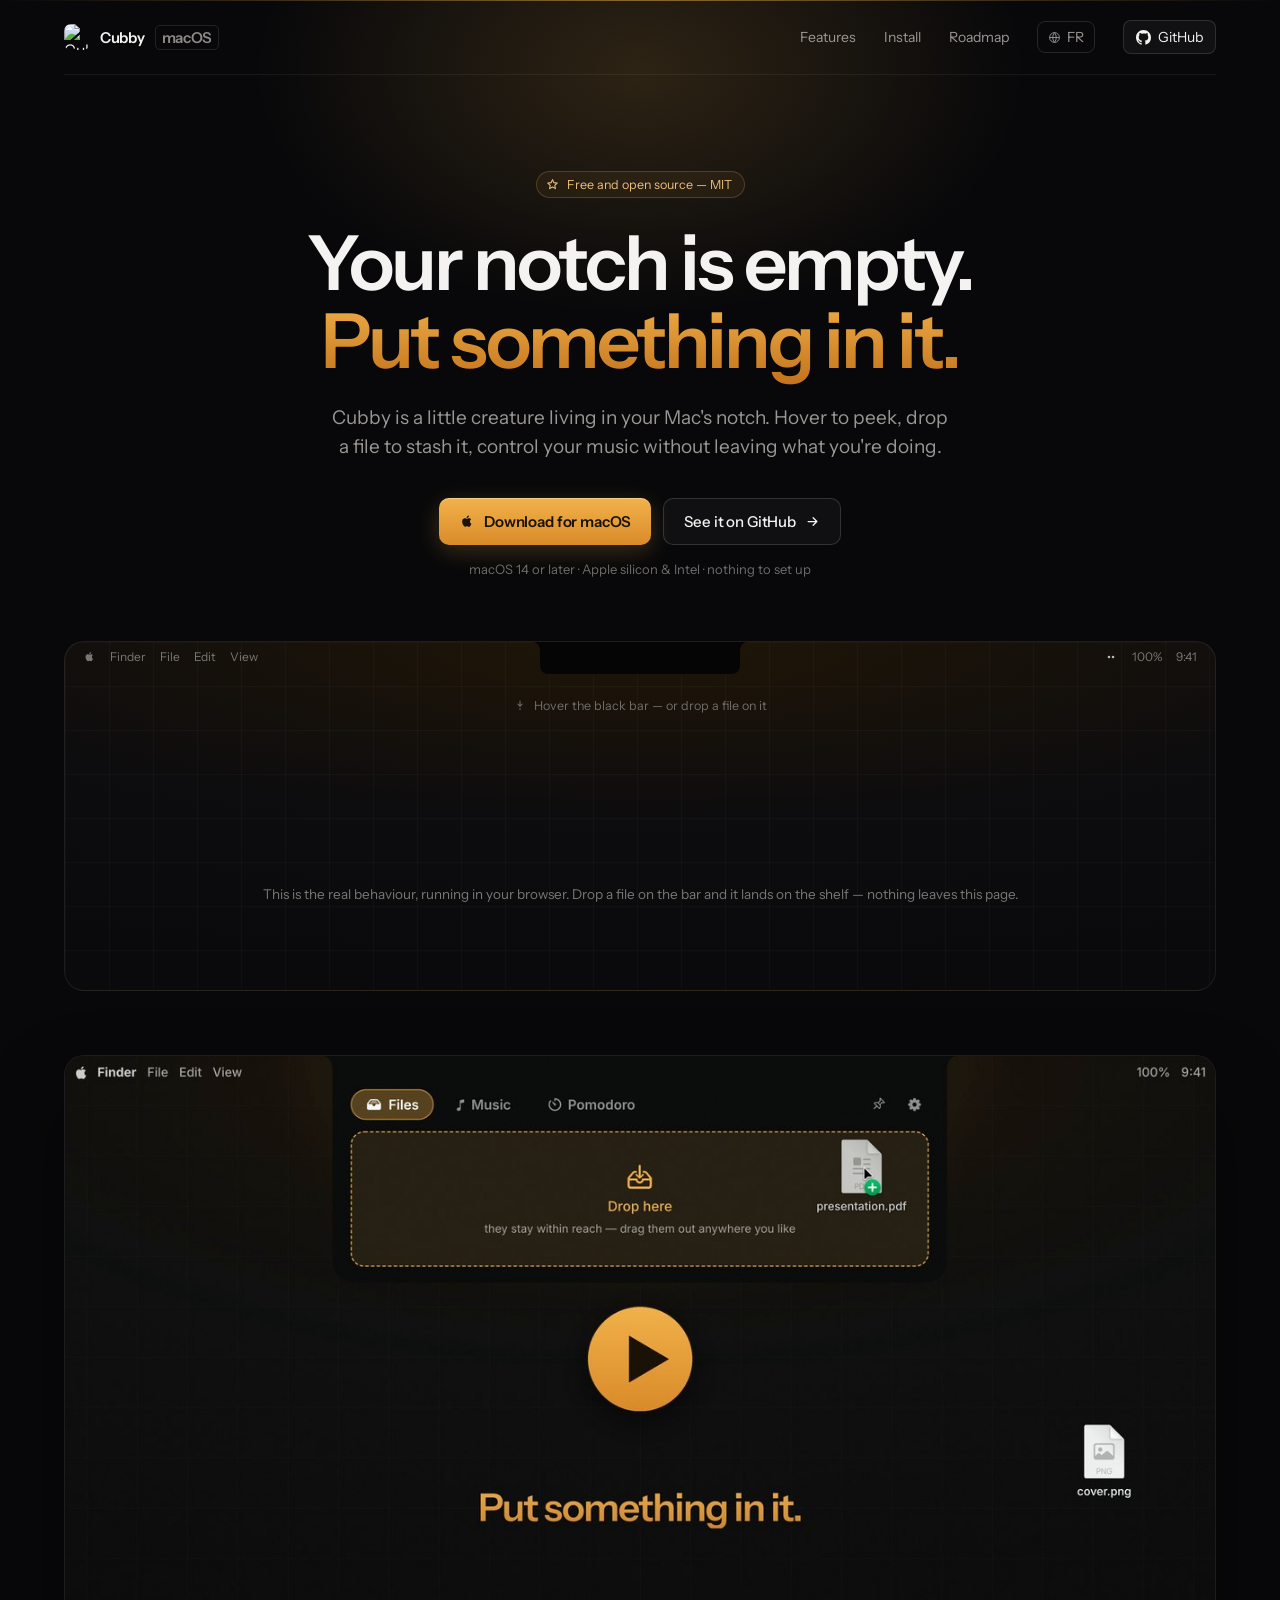
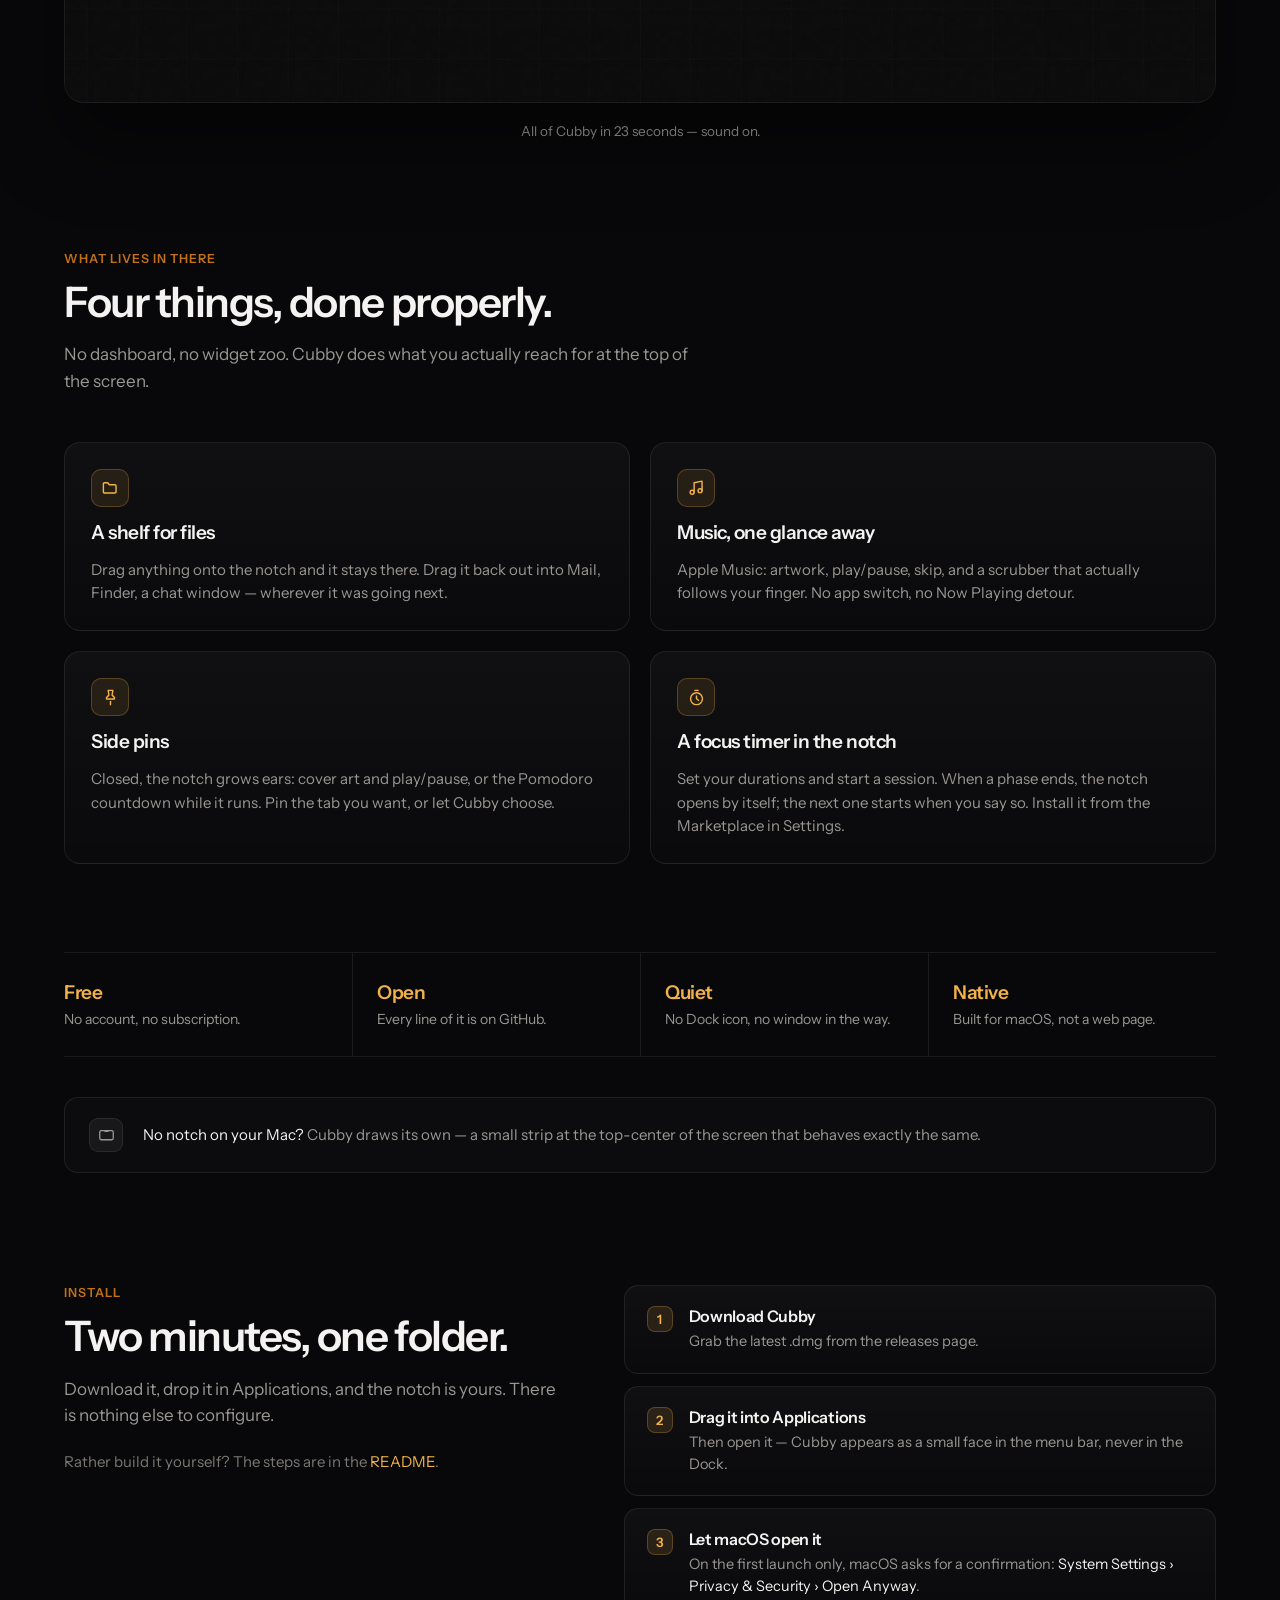
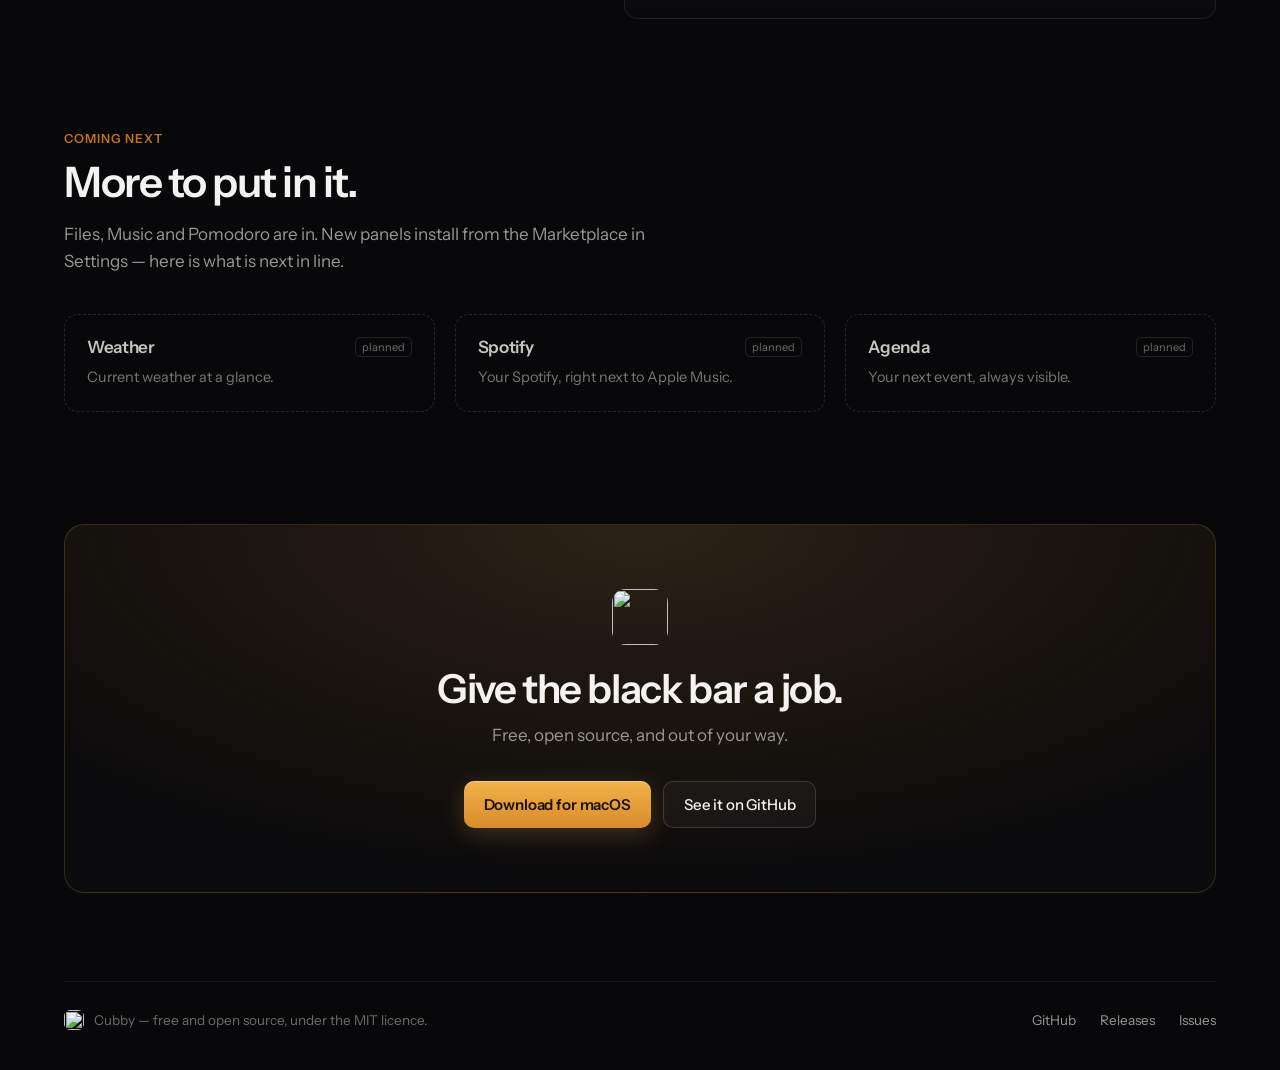
==== commit 400bbc74: "docs: show pomodoro as shipped on the landing pages" ====
--- a/docs/index.html
+++ b/docs/index.html
@@ -193,7 +193,7 @@
   .section .lead { margin-top: 16px; }
   .intro { max-width: 640px; }
 
-  .cards { display: grid; grid-template-columns: repeat(3, minmax(0, 1fr)); gap: 20px; margin-top: 48px; }
+  .cards { display: grid; grid-template-columns: repeat(2, minmax(0, 1fr)); gap: 20px; margin-top: 48px; }
   .card {
     border: 1px solid var(--line); border-radius: 16px; padding: 26px;
     background: linear-gradient(180deg, rgba(255, 255, 255, 0.035), rgba(255, 255, 255, 0.012));
@@ -591,7 +591,7 @@
     <section class="section" id="features">
       <div class="intro">
         <p class="eyebrow">What lives in there</p>
-        <h2>Three things, done properly.</h2>
+        <h2>Four things, done properly.</h2>
         <p class="lead">No dashboard, no widget zoo. Cubby does what you actually reach for at the top of the screen.</p>
       </div>
 
@@ -617,7 +617,15 @@
             <svg width="19" height="19" viewBox="0 0 24 24" fill="none" stroke="currentColor" stroke-width="1.8" stroke-linecap="round" stroke-linejoin="round" aria-hidden="true"><path d="M12 17v4"/><path d="M9 3h6l-1 6 3 3v2H7v-2l3-3z"/></svg>
           </div>
           <h3>Side pins</h3>
-          <p>Closed, the notch grows ears: cover art on the left, play/pause on the right. Pin the tab you want, or let Cubby choose.</p>
+          <p>Closed, the notch grows ears: cover art and play/pause, or the Pomodoro countdown while it runs. Pin the tab you want, or let Cubby choose.</p>
+        </article>
+
+        <article class="card">
+          <div class="card-ico">
+            <svg width="19" height="19" viewBox="0 0 24 24" fill="none" stroke="currentColor" stroke-width="1.8" stroke-linecap="round" stroke-linejoin="round" aria-hidden="true"><circle cx="12" cy="13.5" r="7.5"/><path d="M12 10v3.5l2.5 2"/><path d="M10 3h4"/></svg>
+          </div>
+          <h3>A focus timer in the notch</h3>
+          <p>Set your durations and start a session. When a phase ends, the notch opens by itself; the next one starts when you say so. Install it from the Marketplace in Settings.</p>
         </article>
       </div>
 
@@ -679,7 +687,7 @@
       <div class="intro">
         <p class="eyebrow">Coming next</p>
         <h2>More to put in it.</h2>
-        <p class="lead">Files and Music are the first two. Cubby is built so new panels can slot in beside them — here is what is next in line.</p>
+        <p class="lead">Files, Music and Pomodoro are in. New panels install from the Marketplace in Settings — here is what is next in line.</p>
       </div>
 
       <div class="soon">
@@ -688,8 +696,8 @@
           <p>Current weather at a glance.</p>
         </article>
         <article class="soon-card">
-          <div class="soon-head"><h3>Pomodoro</h3><em>planned</em></div>
-          <p>A focus timer that lives in the notch.</p>
+          <div class="soon-head"><h3>Spotify</h3><em>planned</em></div>
+          <p>Your Spotify, right next to Apple Music.</p>
         </article>
         <article class="soon-card">
           <div class="soon-head"><h3>Agenda</h3><em>planned</em></div>
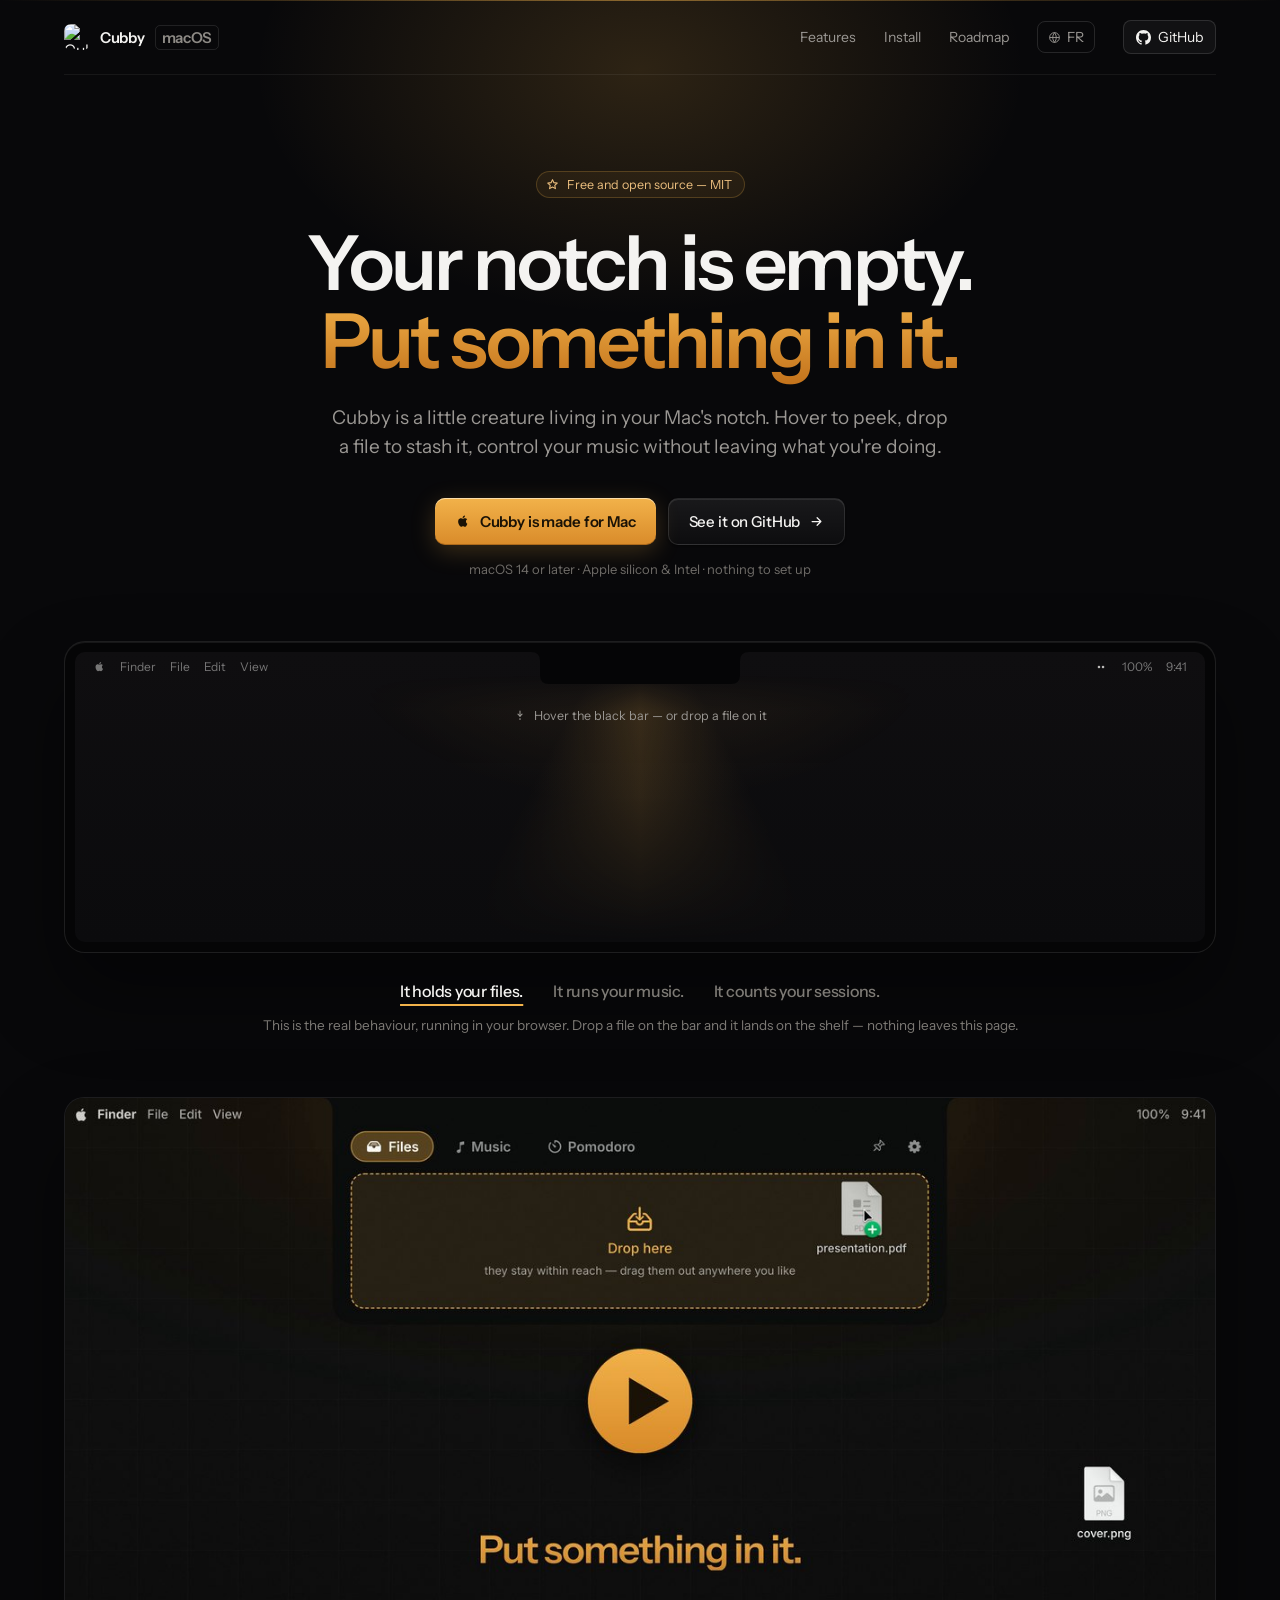
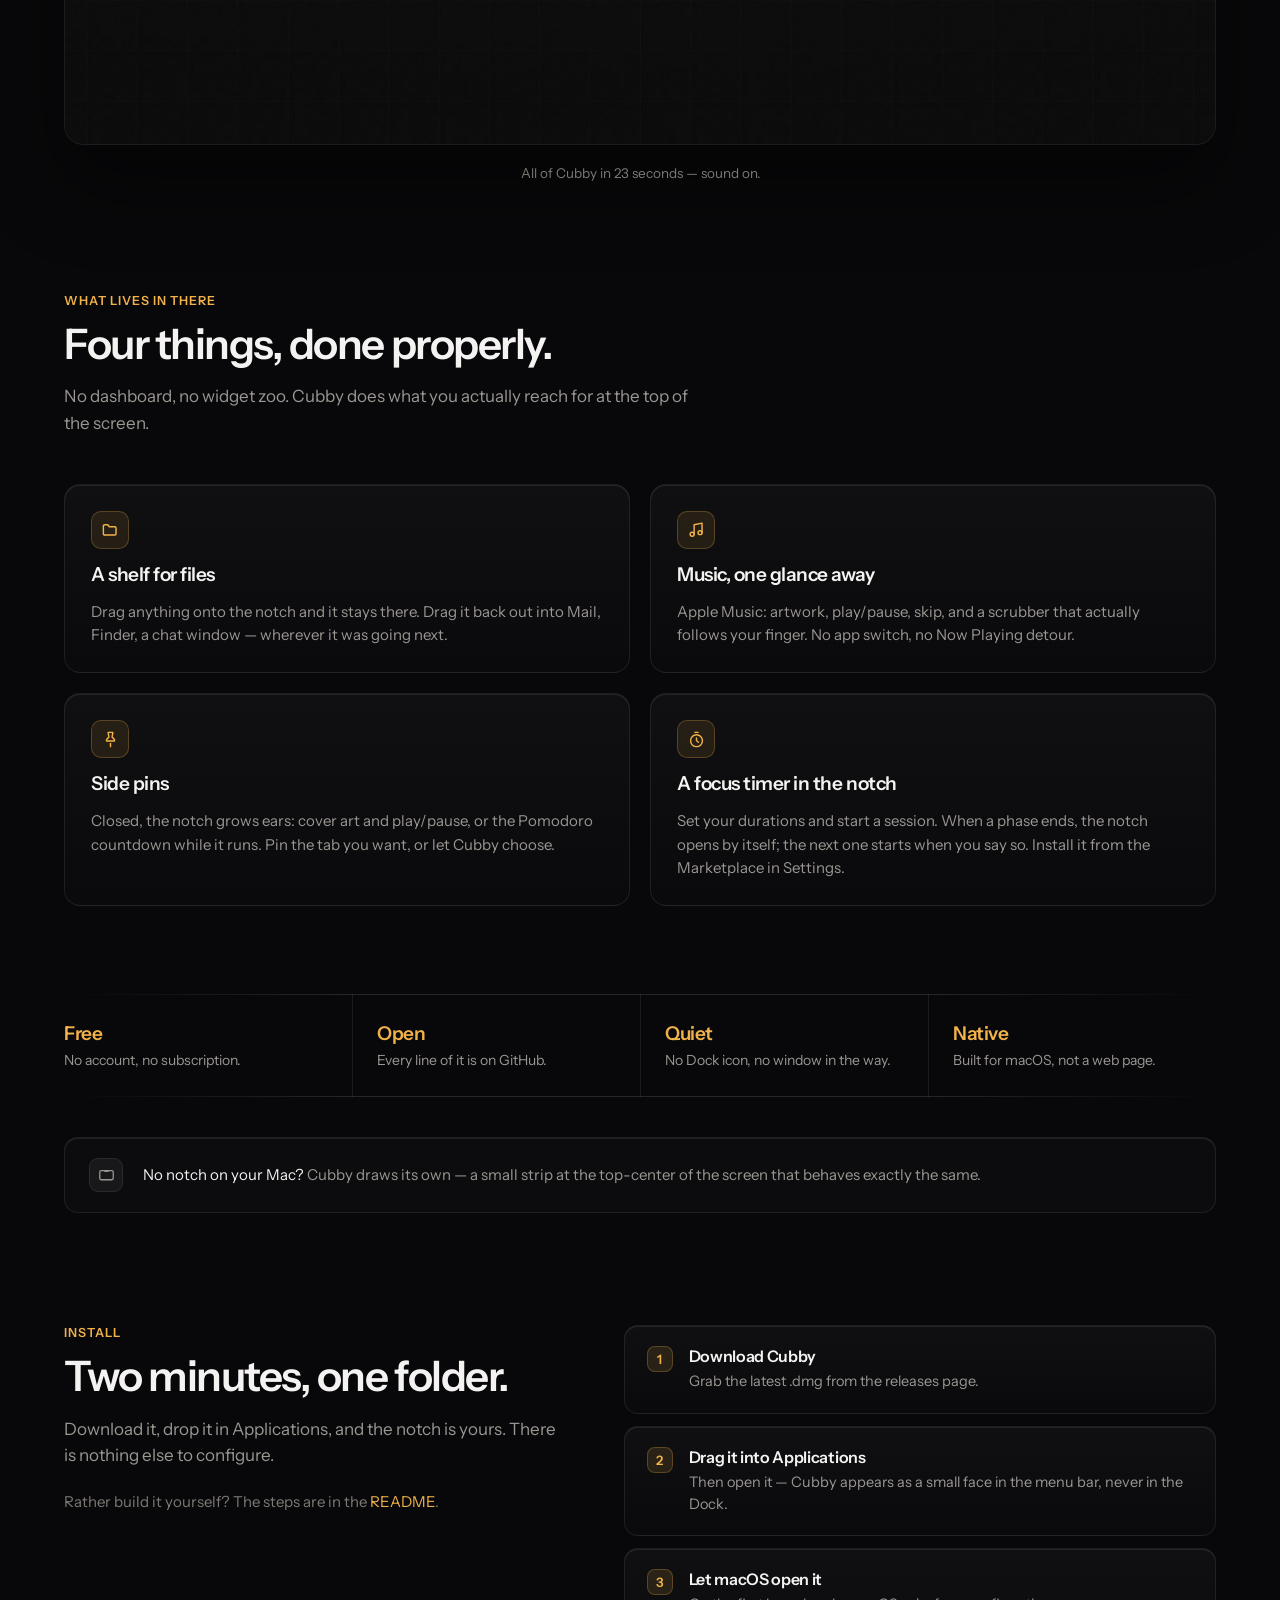
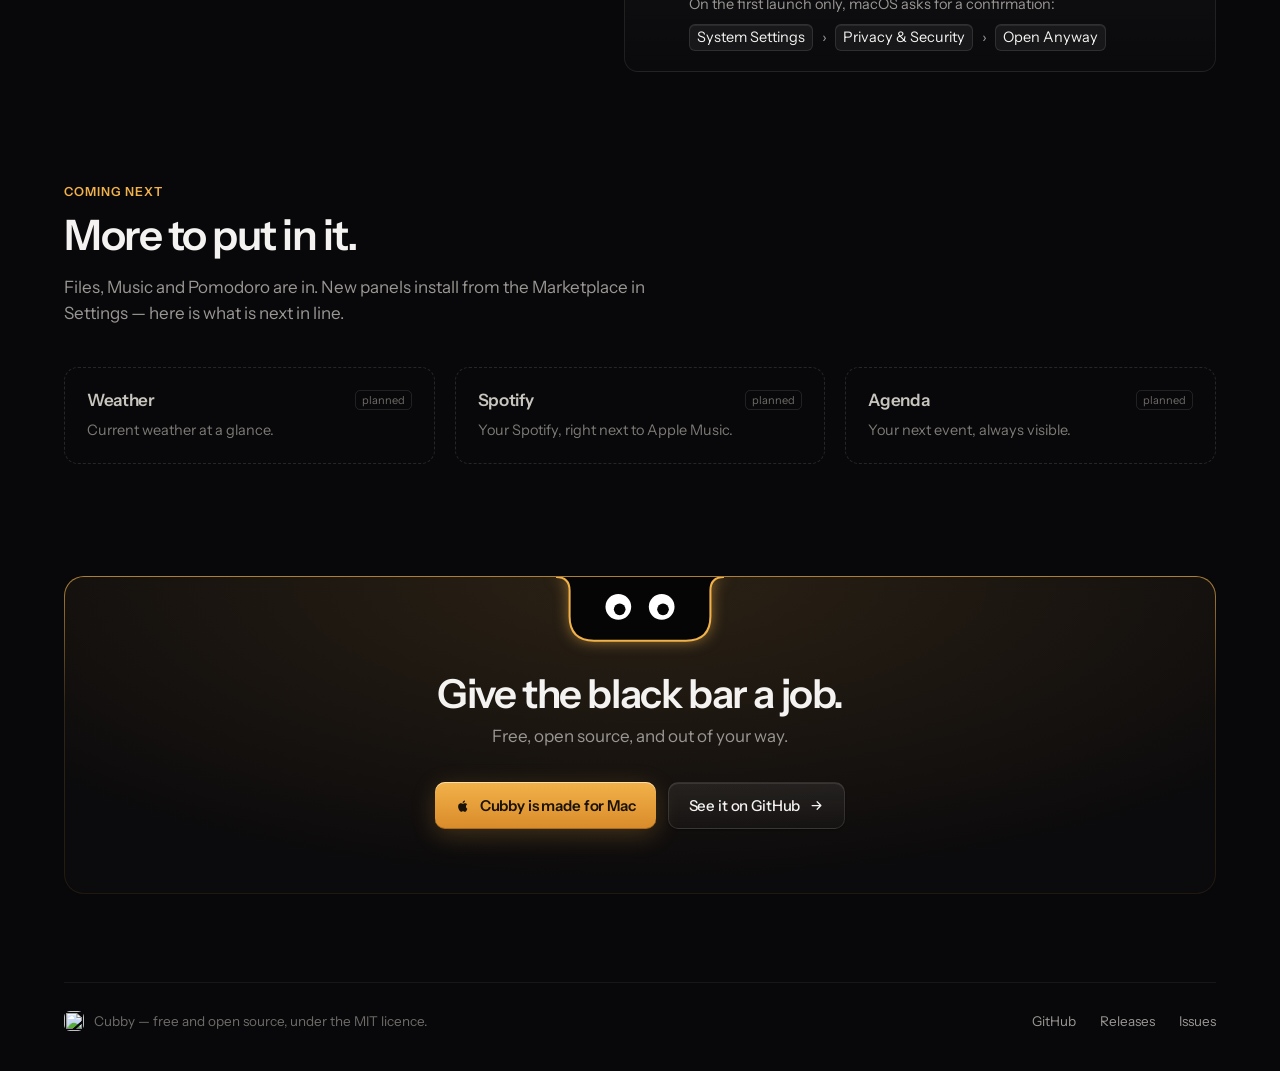
==== commit 5179aa71: "style: raycast-inspired polish on the landing and shared site.css" ====
--- a/docs/index.html
+++ b/docs/index.html
@@ -3,6 +3,7 @@
 <head>
 <meta charset="utf-8">
 <meta name="viewport" content="width=device-width, initial-scale=1">
+<meta name="theme-color" content="#08080A">
 <title>Cubby — your notch, but it holds things</title>
 <meta name="description" content="Cubby is a little creature living in your Mac's notch. Drop a file to stash it, control your music, without leaving what you're doing. Free and open source.">
 <meta property="og:title" content="Cubby — your notch, but it holds things">
@@ -16,419 +17,7 @@
 <link rel="preconnect" href="https://fonts.googleapis.com">
 <link rel="preconnect" href="https://fonts.gstatic.com" crossorigin>
 <link rel="stylesheet" href="https://fonts.googleapis.com/css2?family=Instrument+Sans:wght@400;500;600&display=swap">
-<style>
-  :root {
-    --bg: #08080A;
-    --ink: #F4F3F1;
-    --muted: #9A9793;
-    --faint: #6F6C68;
-    --line: rgba(255, 255, 255, 0.08);
-    --amber: #F2B24A;
-    --amber-deep: #C2711A;
-    --pad: 64px;
-  }
-
-  * { box-sizing: border-box; }
-
-  html { scroll-behavior: smooth; }
-
-  body {
-    margin: 0;
-    background: var(--bg);
-    color: var(--ink);
-    font-family: "Instrument Sans", ui-sans-serif, system-ui, -apple-system, sans-serif;
-    -webkit-font-smoothing: antialiased;
-    overflow-x: hidden;
-  }
-
-  h1, h2, h3 { margin: 0; font-weight: 600; letter-spacing: -0.035em; }
-  p { margin: 0; }
-  a { color: var(--amber); text-decoration: none; }
-  a:hover { color: #FFD08A; }
-  img { max-width: 100%; display: block; }
-
-  .wrap { max-width: 1280px; margin: 0 auto; padding-inline: var(--pad); }
-  .eyebrow {
-    font-size: 12.5px; font-weight: 600; letter-spacing: 0.08em;
-    text-transform: uppercase; color: var(--amber-deep);
-  }
-  .lead { font-size: 17px; line-height: 1.55; color: var(--muted); text-wrap: pretty; }
-
-  /* ── ambient ─────────────────────────────────────────── */
-  .glow {
-    position: absolute; top: -280px; left: 50%; transform: translateX(-50%);
-    width: min(1100px, 130vw); height: 700px; pointer-events: none; z-index: 0;
-    background: radial-gradient(closest-side, rgba(242, 178, 74, 0.16), rgba(242, 178, 74, 0) 70%);
-  }
-  .hairline {
-    position: absolute; inset: 0 0 auto; height: 1px;
-    background: linear-gradient(90deg, rgba(242,178,74,0) 0%, rgba(242,178,74,0.5) 50%, rgba(242,178,74,0) 100%);
-  }
-  main { position: relative; z-index: 1; }
-
-  /* ── nav ─────────────────────────────────────────────── */
-  .nav {
-    display: flex; align-items: center; justify-content: space-between;
-    padding-block: 20px; border-bottom: 1px solid rgba(255, 255, 255, 0.06);
-  }
-  .brand { display: flex; align-items: center; gap: 10px; }
-  .brand img { width: 26px; height: 26px; border-radius: 7px; }
-  .brand span { font-size: 15px; font-weight: 600; letter-spacing: -0.02em; }
-  .tag {
-    font-size: 11px; font-weight: 500; color: #8E8B86;
-    border: 1px solid rgba(255, 255, 255, 0.1); border-radius: 5px; padding: 2px 6px;
-  }
-  .nav-links { display: flex; align-items: center; gap: 28px; }
-  .nav-links a { font-size: 14px; color: var(--muted); }
-  .nav-links a:hover { color: var(--ink); }
-  .nav-gh {
-    display: flex; align-items: center; gap: 7px; color: var(--ink) !important;
-    border: 1px solid rgba(255, 255, 255, 0.12); background: rgba(255, 255, 255, 0.04);
-    border-radius: 8px; padding: 7px 12px;
-  }
-  .nav-gh:hover { background: rgba(255, 255, 255, 0.08); }
-
-  /* ── buttons ─────────────────────────────────────────── */
-  .btn {
-    display: inline-flex; align-items: center; justify-content: center; gap: 9px;
-    font-size: 15px; font-weight: 600; letter-spacing: -0.01em;
-    border-radius: 10px; padding: 13px 20px; transition: transform 0.15s ease, filter 0.15s ease;
-  }
-  .btn:hover { transform: translateY(-1px); }
-  .btn-primary {
-    background: linear-gradient(180deg, #F2B24A 0%, #D98B2A 100%);
-    color: #1A1206 !important;
-    box-shadow: 0 6px 24px rgba(242, 178, 74, 0.22), inset 0 1px 0 rgba(255, 255, 255, 0.35);
-  }
-  .btn-primary:hover { filter: brightness(1.06); }
-  .btn-ghost {
-    color: var(--ink) !important; font-weight: 500;
-    border: 1px solid rgba(255, 255, 255, 0.14); background: rgba(255, 255, 255, 0.035);
-  }
-  .btn-ghost:hover { background: rgba(255, 255, 255, 0.07); }
-
-  /* ── hero ────────────────────────────────────────────── */
-  .hero { display: flex; flex-direction: column; align-items: center; text-align: center; padding-top: 96px; }
-  .badge {
-    display: inline-flex; align-items: center; gap: 8px;
-    border: 1px solid rgba(242, 178, 74, 0.22); background: rgba(242, 178, 74, 0.06);
-    border-radius: 999px; padding: 5px 12px 5px 9px; font-size: 12.5px; color: #EBBE7E;
-  }
-  .hero h1 {
-    margin-top: 26px; font-size: clamp(40px, 6vw, 76px); line-height: 1.02;
-    letter-spacing: -0.04em; max-width: 880px; text-wrap: balance;
-  }
-  .hero h1 em {
-    font-style: normal;
-    background: linear-gradient(180deg, #F2B24A 0%, #C2711A 100%);
-    -webkit-background-clip: text; background-clip: text; color: transparent;
-  }
-  .hero .lead { margin-top: 24px; font-size: clamp(16px, 1.6vw, 19px); max-width: 620px; }
-  .cta-row { display: flex; flex-wrap: wrap; justify-content: center; gap: 12px; margin-top: 36px; }
-  .fine { margin-top: 16px; font-size: 13px; color: var(--faint); }
-
-  /* ── the notch, drawn ────────────────────────────────── */
-  .stage {
-    position: relative; margin-top: 64px; border: 1px solid var(--line); border-radius: 20px;
-    background: radial-gradient(120% 90% at 50% 0%, #201607 0%, #0D0C0E 55%, #0A0A0C 100%);
-    padding-bottom: 88px; overflow: hidden;
-  }
-  .stage::before {
-    content: ""; position: absolute; inset: 0; pointer-events: none;
-    background-image:
-      linear-gradient(rgba(255, 255, 255, 0.022) 1px, transparent 1px),
-      linear-gradient(90deg, rgba(255, 255, 255, 0.022) 1px, transparent 1px);
-    background-size: 44px 44px;
-  }
-  .menubar {
-    position: relative; height: 30px; display: flex; align-items: center;
-    justify-content: space-between; padding-inline: 18px;
-    font-size: 12px; color: rgba(244, 243, 241, 0.45);
-  }
-  .menubar div { display: flex; align-items: center; gap: 14px; }
-  .panel-slot { position: relative; display: flex; justify-content: center; margin-top: -30px; }
-  .panel {
-    width: min(520px, 88%); background: #0A0A0B; border: 1px solid rgba(255, 255, 255, 0.07);
-    border-top: none; border-radius: 0 0 24px 24px; padding: 12px 13px 13px;
-    box-shadow: 0 40px 80px rgba(0, 0, 0, 0.55);
-  }
-  .panel-bar { display: flex; align-items: center; justify-content: space-between; padding: 0 2px 11px; }
-  .pills { display: flex; align-items: center; gap: 4px; }
-  .pill {
-    display: flex; align-items: center; gap: 7px; padding: 6px 12px; border-radius: 9px;
-    font-size: 13px; font-weight: 500; letter-spacing: -0.01em; color: rgba(244, 243, 241, 0.55);
-  }
-  .pill.on { background: rgba(255, 255, 255, 0.13); color: var(--ink); }
-  .panel-icons { display: flex; align-items: center; gap: 12px; color: rgba(244, 243, 241, 0.42); }
-  .dropzone {
-    height: 128px; border: 1.5px dashed rgba(255, 255, 255, 0.3); border-radius: 14px;
-    background: rgba(255, 255, 255, 0.02);
-    display: flex; flex-direction: column; align-items: center; justify-content: center; gap: 9px;
-  }
-  .dropzone strong { font-size: 14px; font-weight: 400; letter-spacing: -0.01em; }
-  .dropzone span { font-size: 11.5px; color: rgba(244, 243, 241, 0.42); }
-  .caption {
-    position: relative; text-align: center; margin-top: 44px; padding-inline: 20px;
-    font-size: 13.5px; color: #7A7772;
-  }
-
-  /* ── the film (YouTube, loaded on click) ─────────────── */
-  .film { margin-top: 64px; }
-  .film-frame {
-    position: relative; display: block; aspect-ratio: 16 / 9; overflow: hidden;
-    border: 1px solid var(--line); border-radius: 20px; background: #0A0A0C;
-    box-shadow: 0 40px 80px rgba(0, 0, 0, 0.45);
-  }
-  .film-frame img, .film-frame iframe {
-    position: absolute; inset: 0; width: 100%; height: 100%; border: 0; object-fit: cover;
-  }
-  .film-frame img { transition: filter 0.2s ease; }
-  .film-frame:hover img { filter: brightness(1.08); }
-  .film-frame:focus-visible { outline: 2px solid var(--amber); outline-offset: 4px; }
-  .film .caption { margin-top: 20px; }
-
-  /* ── sections ────────────────────────────────────────── */
-  .section { padding-top: 112px; }
-  .section h2 { margin-top: 14px; font-size: clamp(30px, 3.6vw, 42px); line-height: 1.08; }
-  .section .lead { margin-top: 16px; }
-  .intro { max-width: 640px; }
-
-  .cards { display: grid; grid-template-columns: repeat(2, minmax(0, 1fr)); gap: 20px; margin-top: 48px; }
-  .card {
-    border: 1px solid var(--line); border-radius: 16px; padding: 26px;
-    background: linear-gradient(180deg, rgba(255, 255, 255, 0.035), rgba(255, 255, 255, 0.012));
-    display: flex; flex-direction: column; gap: 14px;
-  }
-  .card-ico {
-    width: 38px; height: 38px; border-radius: 10px; color: var(--amber);
-    border: 1px solid rgba(242, 178, 74, 0.25); background: rgba(242, 178, 74, 0.1);
-    display: flex; align-items: center; justify-content: center;
-  }
-  .card h3 { font-size: 19px; letter-spacing: -0.025em; }
-  .card p { font-size: 15px; line-height: 1.55; color: var(--muted); text-wrap: pretty; }
-
-  .claims {
-    display: grid; grid-template-columns: repeat(4, minmax(0, 1fr));
-    margin-top: 88px; border-block: 1px solid var(--line);
-  }
-  .claims div { padding: 28px 24px; display: flex; flex-direction: column; gap: 6px; border-left: 1px solid var(--line); }
-  .claims div:first-child { border-left: none; padding-left: 0; }
-  .claims div:last-child { padding-right: 0; }
-  .claims b { font-size: 19px; font-weight: 600; letter-spacing: -0.025em; color: var(--amber); }
-  .claims span { font-size: 14px; color: var(--muted); }
-
-  .note {
-    display: flex; align-items: center; gap: 20px; margin-top: 40px; padding: 20px 24px;
-    border: 1px solid var(--line); border-radius: 14px; background: rgba(255, 255, 255, 0.02);
-  }
-  .note-ico {
-    width: 34px; height: 34px; flex-shrink: 0; border-radius: 9px; color: var(--muted);
-    background: rgba(255, 255, 255, 0.05); border: 1px solid var(--line);
-    display: flex; align-items: center; justify-content: center;
-  }
-  .note p { font-size: 15px; line-height: 1.5; color: var(--muted); }
-  .note strong { color: var(--ink); font-weight: 400; }
-
-  .split { display: grid; grid-template-columns: minmax(0, 0.85fr) minmax(0, 1fr); gap: 56px; align-items: start; }
-  .steps { display: flex; flex-direction: column; gap: 12px; }
-  .step {
-    display: flex; gap: 16px; align-items: flex-start; padding: 20px 22px;
-    border: 1px solid var(--line); border-radius: 14px;
-    background: linear-gradient(180deg, rgba(255, 255, 255, 0.035), rgba(255, 255, 255, 0.012));
-  }
-  .step b {
-    flex-shrink: 0; width: 26px; height: 26px; border-radius: 8px;
-    background: rgba(242, 178, 74, 0.12); border: 1px solid rgba(242, 178, 74, 0.25);
-    color: var(--amber); font-size: 13px; font-weight: 600;
-    display: flex; align-items: center; justify-content: center;
-  }
-  .step h3 { font-size: 16px; letter-spacing: -0.02em; }
-  .step p { margin-top: 5px; font-size: 14.5px; line-height: 1.5; color: var(--muted); }
-  .step strong { color: var(--ink); font-weight: 400; }
-  .aside { margin-top: 22px; font-size: 15px; line-height: 1.55; color: #7A7772; }
-
-  .soon { display: grid; grid-template-columns: repeat(3, minmax(0, 1fr)); gap: 20px; margin-top: 40px; }
-  .soon-card {
-    border: 1px dashed rgba(255, 255, 255, 0.12); border-radius: 14px; padding: 22px;
-    display: flex; flex-direction: column; gap: 10px;
-  }
-  .soon-head { display: flex; align-items: center; justify-content: space-between; }
-  .soon-card h3 { font-size: 17px; letter-spacing: -0.02em; color: #C8C4BE; }
-  .soon-card em {
-    font-style: normal; font-size: 11px; color: var(--faint);
-    border: 1px solid rgba(255, 255, 255, 0.1); border-radius: 5px; padding: 2px 6px;
-  }
-  .soon-card p { font-size: 14.5px; line-height: 1.5; color: #7A7772; }
-
-  .closing {
-    margin-top: 112px; padding: 64px 40px; text-align: center; overflow: hidden;
-    border: 1px solid rgba(242, 178, 74, 0.18); border-radius: 20px;
-    background: radial-gradient(100% 140% at 50% 0%, rgba(242, 178, 74, 0.14), rgba(242, 178, 74, 0) 70%), #0B0A0C;
-  }
-  .closing img { width: 56px; height: 56px; border-radius: 14px; margin: 0 auto; }
-  .closing h2 { margin-top: 22px; font-size: clamp(28px, 3.4vw, 40px); line-height: 1.1; }
-  .closing p { margin-top: 14px; font-size: 17px; color: var(--muted); }
-
-  .foot {
-    display: flex; align-items: center; justify-content: space-between; gap: 20px;
-    margin-top: 88px; padding-block: 28px 40px; border-top: 1px solid rgba(255, 255, 255, 0.06);
-    font-size: 13.5px;
-  }
-  .foot-brand { display: flex; align-items: center; gap: 10px; color: var(--faint); }
-  .foot-brand img { width: 20px; height: 20px; border-radius: 6px; }
-  .foot-links { display: flex; align-items: center; gap: 24px; }
-  .foot-links a { color: var(--muted); }
-  .foot-links a:hover { color: var(--ink); }
-
-
-  /* ── live demo: the notch, ported from NotchShellModel ─ */
-  .stage { min-height: 340px; }
-  .stage .caption { margin-top: 214px; }
-  .notch { --s: 1; }
-  .notch {
-    position: absolute; top: 0; left: 50%; transform: translateX(-50%);
-    z-index: 2; cursor: pointer; -webkit-tap-highlight-color: transparent;
-    transform: translateX(-50%) scale(var(--s)); transform-origin: top center;
-  }
-  .notch:focus-visible { outline: 2px solid var(--amber); outline-offset: 6px; border-radius: 12px; }
-  .notch svg { display: block; overflow: visible; }
-  .notch path { fill: #050506; }
-  .notch.is-drop path { fill: #0A0A0B; }
-
-  .panel-body {
-    position: absolute; top: 0; left: 0; right: 0; bottom: 0;
-    padding: 30px 16px 14px; display: flex; flex-direction: column; gap: 10px;
-    opacity: 0; pointer-events: none; transition: opacity 0.18s ease;
-  }
-  .notch.is-open .panel-body { opacity: 1; pointer-events: auto; }
-
-  .demo-bar { display: flex; align-items: center; justify-content: space-between; }
-  .demo-pill {
-    display: flex; align-items: center; gap: 7px; padding: 6px 12px; border: 0;
-    border-radius: 9px; background: none; font: inherit; font-size: 13px; font-weight: 500;
-    letter-spacing: -0.01em; color: rgba(244, 243, 241, 0.55); cursor: pointer;
-  }
-  .demo-pill:hover { color: rgba(244, 243, 241, 0.85); }
-  .demo-pill[aria-selected="true"] {
-    background: rgba(242, 178, 74, 0.14); color: var(--ink);
-    box-shadow: inset 0 0 0 1px rgba(242, 178, 74, 0.22);
-  }
-  .demo-icons { display: flex; align-items: center; gap: 12px; color: rgba(244, 243, 241, 0.42); }
-
-  .demo-pane { flex: 1; min-height: 0; overflow: hidden; }
-  .demo-pane[hidden] { display: none; }
-
-  .shelf {
-    height: 100%; border: 1.5px dashed rgba(255, 255, 255, 0.3); border-radius: 12px;
-    background: rgba(255, 255, 255, 0.02); color: rgba(244, 243, 241, 0.7);
-    display: flex; flex-direction: column; align-items: center; justify-content: center; gap: 6px;
-    transition: border-color 0.15s ease, background 0.15s ease, color 0.15s ease;
-  }
-  .is-drop .shelf {
-    border-color: var(--amber); background: rgba(242, 178, 74, 0.12); color: var(--amber);
-  }
-  .shelf strong { font-size: 14px; font-weight: 400; color: var(--ink); }
-  .is-drop .shelf strong { color: var(--amber); }
-  .shelf span { font-size: 11.5px; color: rgba(244, 243, 241, 0.42); }
-
-  .shelf-filled { height: 100%; display: flex; flex-direction: column; gap: 8px; }
-  .shelf-filled[hidden], .shelf[hidden] { display: none; }
-  .shelf-head { display: flex; align-items: center; justify-content: space-between; }
-  .shelf-head span { font-size: 12px; color: rgba(244, 243, 241, 0.55); }
-  .shelf-clear {
-    border: 1px solid rgba(255, 255, 255, 0.14); background: rgba(255, 255, 255, 0.06);
-    color: var(--ink); font: inherit; font-size: 12px; border-radius: 7px;
-    padding: 3px 10px; cursor: pointer;
-  }
-  .shelf-clear:hover { background: rgba(255, 255, 255, 0.12); }
-  .chips { display: flex; gap: 10px; overflow-x: auto; padding-bottom: 4px; }
-  .chip {
-    position: relative; flex: 0 0 auto; width: 88px; padding: 8px 8px 6px;
-    border-radius: 10px; background: rgba(255, 255, 255, 0.06);
-    display: flex; flex-direction: column; align-items: center; gap: 4px;
-  }
-  .chip svg { color: rgba(244, 243, 241, 0.8); }
-  .chip b {
-    font-size: 10.5px; font-weight: 400; color: rgba(244, 243, 241, 0.75);
-    max-width: 72px; white-space: nowrap; overflow: hidden; text-overflow: ellipsis;
-  }
-  .chip button {
-    position: absolute; top: 2px; right: 2px; width: 16px; height: 16px; padding: 0;
-    border: 0; border-radius: 50%; background: rgba(0, 0, 0, 0.55); color: #fff;
-    font-size: 9px; line-height: 1; cursor: pointer;
-  }
-
-  .tune { height: 100%; display: flex; gap: 14px; align-items: center; }
-  .art {
-    width: 76px; height: 76px; flex-shrink: 0; border-radius: 10px;
-    background: linear-gradient(150deg, #6E5D8A, #33283F);
-    display: flex; align-items: center; justify-content: center; color: rgba(255, 255, 255, 0.55);
-  }
-  .tune-side { flex: 1; min-width: 0; display: flex; flex-direction: column; gap: 8px; }
-  .tune-title { font-size: 15px; font-weight: 600; letter-spacing: -0.02em; }
-  .tune-artist { font-size: 13px; color: rgba(244, 243, 241, 0.55); }
-  .track { position: relative; height: 6px; border-radius: 999px; background: rgba(255, 255, 255, 0.14); }
-  .track-fill { position: absolute; inset: 0 auto 0 0; border-radius: 999px; background: rgba(255, 255, 255, 0.9); }
-  .track-knob {
-    position: absolute; top: 50%; width: 16px; height: 11px; margin-left: -8px;
-    border-radius: 999px; background: #fff; transform: translateY(-50%);
-    box-shadow: 0 1px 2px rgba(0, 0, 0, 0.3), 0 0 8px rgba(242, 178, 74, 0.45);
-  }
-  .tune-ctrl { display: flex; align-items: center; justify-content: center; gap: 10px; }
-  .tune-ctrl button {
-    width: 30px; height: 26px; border: 1px solid rgba(255, 255, 255, 0.12);
-    background: rgba(255, 255, 255, 0.06); border-radius: 8px; color: var(--ink);
-    display: flex; align-items: center; justify-content: center; cursor: pointer;
-  }
-  .tune-ctrl button:hover { background: rgba(255, 255, 255, 0.13); }
-
-  .hint {
-    position: absolute; left: 50%; transform: translateX(-50%); top: 56px; z-index: 1;
-    font-size: 12.5px; color: var(--faint); transition: opacity 0.25s ease;
-    display: flex; align-items: center; gap: 7px;
-  }
-  .notch-open ~ .hint, .is-open ~ .hint { opacity: 0; }
-
-  .lang-switch {
-    display: inline-flex; align-items: center; gap: 6px; font-size: 13px;
-    color: var(--muted) !important; border: 1px solid rgba(255, 255, 255, 0.12);
-    border-radius: 8px; padding: 6px 10px;
-  }
-  .lang-switch:hover { color: var(--ink) !important; background: rgba(255, 255, 255, 0.06); }
-
-  /* ── responsive ──────────────────────────────────────── */
-  @media (max-width: 900px) {
-    :root { --pad: 24px; }
-    .cards, .soon { grid-template-columns: 1fr; }
-    .claims { grid-template-columns: repeat(2, minmax(0, 1fr)); }
-    .claims div { border-left: none; padding-inline: 0 16px; }
-    .split { grid-template-columns: 1fr; gap: 32px; }
-    .section { padding-top: 72px; }
-    .hero { padding-top: 56px; }
-    .stage { padding-bottom: 40px; }
-    .caption { margin-top: 28px; }
-    .closing { margin-top: 72px; padding: 40px 24px; }
-    .foot { flex-direction: column; align-items: flex-start; gap: 14px; margin-top: 56px; }
-  }
-  @media (max-width: 620px) {
-    .notch { --s: 0.6; }
-    .stage { min-height: 250px; }
-    .stage .caption { margin-top: 132px; }
-  }
-  @media (max-width: 640px) {
-    .nav-links a:not(.nav-gh) { display: none; }
-    .cta-row { flex-direction: column; align-items: stretch; width: 100%; }
-    .btn { padding: 15px 20px; }
-    .menubar div:first-child span:nth-child(n+3) { display: none; }
-    .pill span { display: none; }
-    .note { flex-direction: column; align-items: flex-start; gap: 14px; }
-  }
-  @media (prefers-reduced-motion: reduce) {
-    html { scroll-behavior: auto; }
-    .btn { transition: none; }
-    .btn:hover { transform: none; }
-  }
-</style>
+<link rel="stylesheet" href="site.css">
 </head>
 <body>
 
@@ -472,7 +61,7 @@
       <div class="cta-row">
         <a class="btn btn-primary" href="https://github.com/ndaen/cubby/releases/latest">
           <svg width="16" height="16" viewBox="0 0 24 24" fill="currentColor" aria-hidden="true"><path d="M16.4 12.7c0-2.2 1.8-3.2 1.9-3.3-1-1.5-2.6-1.7-3.2-1.7-1.4-.1-2.7.8-3.3.8-.7 0-1.7-.8-2.8-.8-1.5 0-2.8.9-3.6 2.2-1.5 2.6-.4 6.5 1.1 8.6.7 1 1.6 2.2 2.7 2.2 1.1 0 1.5-.7 2.8-.7s1.7.7 2.8.7c1.2 0 1.9-1 2.6-2.1.8-1.2 1.2-2.4 1.2-2.4s-2.2-.9-2.2-3.5Zm-2.3-6.4c.6-.7 1-1.7.9-2.7-.9 0-2 .6-2.6 1.3-.6.6-1.1 1.7-.9 2.6 1 .1 2-.5 2.6-1.2Z"/></svg>
-          Download for macOS
+          <span data-not-mac="Cubby is made for Mac">Download for macOS</span>
         </a>
         <a class="btn btn-ghost" href="https://github.com/ndaen/cubby">
           See it on GitHub
@@ -485,94 +74,139 @@
 
   <!-- ── the notch, drawn ────────────────────────────── -->
   <div class="wrap">
-    <section class="stage">
-      <div class="menubar">
-        <div>
-          <svg width="13" height="13" viewBox="0 0 24 24" fill="currentColor" aria-hidden="true"><path d="M16.4 12.7c0-2.2 1.8-3.2 1.9-3.3-1-1.5-2.6-1.7-3.2-1.7-1.4-.1-2.7.8-3.3.8-.7 0-1.7-.8-2.8-.8-1.5 0-2.8.9-3.6 2.2-1.5 2.6-.4 6.5 1.1 8.6.7 1 1.6 2.2 2.7 2.2 1.1 0 1.5-.7 2.8-.7s1.7.7 2.8.7c1.2 0 1.9-1 2.6-2.1.8-1.2 1.2-2.4 1.2-2.4s-2.2-.9-2.2-3.5Zm-2.3-6.4c.6-.7 1-1.7.9-2.7-.9 0-2 .6-2.6 1.3-.6.6-1.1 1.7-.9 2.6 1 .1 2-.5 2.6-1.2Z"/></svg>
-          <span>Finder</span><span>File</span><span>Edit</span><span>View</span>
-        </div>
-        <div>
-          <svg width="14" height="14" viewBox="0 0 24 24" aria-hidden="true"><circle cx="8.5" cy="12" r="2.2" fill="rgba(244,243,241,0.75)"/><circle cx="15.5" cy="12" r="2.2" fill="rgba(244,243,241,0.75)"/></svg>
-          <span>100%</span><span>9:41</span>
-        </div>
-      </div>
-
-      <div class="notch is-open" id="notch" role="button" tabindex="0"
-           aria-expanded="true" aria-label="Open the Cubby panel">
-        <svg id="notchSvg" width="566" height="200" viewBox="0 0 566 200" aria-hidden="true">
-          <path id="notchPath" d=""></path>
-        </svg>
-
-        <div class="panel-body" id="panelBody">
-          <div class="demo-bar">
-            <div class="pills" role="tablist">
-              <button class="demo-pill" role="tab" aria-selected="true" data-tab="files">
-                <svg width="14" height="14" viewBox="0 0 24 24" fill="none" stroke="currentColor" stroke-width="1.7" stroke-linecap="round" stroke-linejoin="round" aria-hidden="true"><path d="M3 13h4l1.5 2.5h7L17 13h4"/><path d="M5.2 5.6 3 13v4.2A1.8 1.8 0 0 0 4.8 19h14.4a1.8 1.8 0 0 0 1.8-1.8V13l-2.2-7.4A1.8 1.8 0 0 0 17.1 4.3H6.9a1.8 1.8 0 0 0-1.7 1.3Z"/></svg>
-                Files
-              </button>
-              <button class="demo-pill" role="tab" aria-selected="false" data-tab="music">
-                <svg width="13" height="13" viewBox="0 0 24 24" fill="none" stroke="currentColor" stroke-width="1.7" stroke-linecap="round" stroke-linejoin="round" aria-hidden="true"><path d="M9 18V6l10-2v12"/><circle cx="6.5" cy="18" r="2.5"/><circle cx="16.5" cy="16" r="2.5"/></svg>
-                Music
-              </button>
+    <section class="demo">
+      <div class="bezel">
+        <div class="stage is-lit">
+          <div class="menubar">
+            <div>
+              <svg width="13" height="13" viewBox="0 0 24 24" fill="currentColor" aria-hidden="true"><path d="M16.4 12.7c0-2.2 1.8-3.2 1.9-3.3-1-1.5-2.6-1.7-3.2-1.7-1.4-.1-2.7.8-3.3.8-.7 0-1.7-.8-2.8-.8-1.5 0-2.8.9-3.6 2.2-1.5 2.6-.4 6.5 1.1 8.6.7 1 1.6 2.2 2.7 2.2 1.1 0 1.5-.7 2.8-.7s1.7.7 2.8.7c1.2 0 1.9-1 2.6-2.1.8-1.2 1.2-2.4 1.2-2.4s-2.2-.9-2.2-3.5Zm-2.3-6.4c.6-.7 1-1.7.9-2.7-.9 0-2 .6-2.6 1.3-.6.6-1.1 1.7-.9 2.6 1 .1 2-.5 2.6-1.2Z"/></svg>
+              <span>Finder</span><span>File</span><span>Edit</span><span>View</span>
             </div>
-            <div class="demo-icons">
-              <svg width="15" height="15" viewBox="0 0 24 24" fill="none" stroke="currentColor" stroke-width="1.7" stroke-linecap="round" stroke-linejoin="round" aria-hidden="true"><path d="m12 17 .01 4"/><path d="M9.5 3.5h5l-.7 5.2 2.7 2.6v1.9H7.5v-1.9l2.7-2.6z"/></svg>
-              <svg width="15" height="15" viewBox="0 0 24 24" fill="none" stroke="currentColor" stroke-width="1.7" stroke-linecap="round" stroke-linejoin="round" aria-hidden="true"><circle cx="12" cy="12" r="3"/><path d="M19.4 15a1.6 1.6 0 0 0 .3 1.8l.1.1a2 2 0 1 1-2.8 2.8l-.1-.1a1.6 1.6 0 0 0-2.7 1.1V21a2 2 0 1 1-4 0v-.1A1.6 1.6 0 0 0 7 19.4a1.6 1.6 0 0 0-1.8.3l-.1.1a2 2 0 1 1-2.8-2.8l.1-.1A1.6 1.6 0 0 0 3 14.4H3a2 2 0 1 1 0-4h.1A1.6 1.6 0 0 0 4.6 7a1.6 1.6 0 0 0-.3-1.8l-.1-.1a2 2 0 1 1 2.8-2.8l.1.1A1.6 1.6 0 0 0 9.6 3V3a2 2 0 1 1 4 0v.1a1.6 1.6 0 0 0 2.7 1.1l.1-.1a2 2 0 1 1 2.8 2.8l-.1.1a1.6 1.6 0 0 0 1.1 2.7H21a2 2 0 1 1 0 4h-.1a1.6 1.6 0 0 0-1.5 1.3Z"/></svg>
+            <div>
+              <svg width="14" height="14" viewBox="0 0 24 24" aria-hidden="true"><circle cx="8.5" cy="12" r="2.2" fill="rgba(244,243,241,0.75)"/><circle cx="15.5" cy="12" r="2.2" fill="rgba(244,243,241,0.75)"/></svg>
+              <span>100%</span><span>9:41</span>
             </div>
           </div>
 
-          <div class="demo-pane" id="paneFiles">
-            <div class="shelf" id="shelfEmpty">
-              <svg width="27" height="27" viewBox="0 0 24 24" fill="none" stroke="currentColor" stroke-width="1.5" stroke-linecap="round" stroke-linejoin="round" aria-hidden="true"><path d="M3 14h4.2l1.4 2.3h6.8L16.8 14H21"/><path d="M5.4 7.4 3 14v3.4A1.6 1.6 0 0 0 4.6 19h14.8a1.6 1.6 0 0 0 1.6-1.6V14l-2.4-6.6"/><path d="M12 3v6.6"/><path d="m9.4 7.4 2.6 2.6 2.6-2.6"/></svg>
-              <strong id="shelfTitle">Drag files here</strong>
-              <span>they stay within reach — drag them out anywhere you like</span>
+          <div class="notch is-open" id="notch" role="button" tabindex="0"
+               aria-expanded="true" aria-label="Open the Cubby panel">
+            <svg id="notchSvg" width="566" height="200" viewBox="0 0 566 200" aria-hidden="true">
+              <path id="notchPath" d=""></path>
+            </svg>
+            <div class="ears" id="notchEars" aria-hidden="true">
+              <div class="ear"><span class="ear-ring"><svg width="18" height="18" viewBox="0 0 20 20"><circle class="ear-track" cx="10" cy="10" r="8"/><circle class="ear-fill" id="earRing" cx="10" cy="10" r="8" pathLength="1"/></svg></span></div>
+              <div class="ear"><span class="ear-clock" id="earClock">25:00</span></div>
             </div>
-            <div class="shelf-filled" id="shelfFilled" hidden>
-              <div class="shelf-head">
-                <span id="shelfCount">0 files</span>
-                <button class="shelf-clear" id="shelfClear" type="button">Clear</button>
+
+            <div class="panel-body" id="panelBody">
+              <div class="demo-bar">
+                <div class="pills" role="tablist">
+                  <button class="demo-pill" role="tab" aria-selected="true" data-tab="files">
+                    <svg width="14" height="14" viewBox="0 0 24 24" fill="none" stroke="currentColor" stroke-width="1.7" stroke-linecap="round" stroke-linejoin="round" aria-hidden="true"><path d="M3 13h4l1.5 2.5h7L17 13h4"/><path d="M5.2 5.6 3 13v4.2A1.8 1.8 0 0 0 4.8 19h14.4a1.8 1.8 0 0 0 1.8-1.8V13l-2.2-7.4A1.8 1.8 0 0 0 17.1 4.3H6.9a1.8 1.8 0 0 0-1.7 1.3Z"/></svg>
+                    Files
+                  </button>
+                  <button class="demo-pill" role="tab" aria-selected="false" data-tab="music">
+                    <svg width="13" height="13" viewBox="0 0 24 24" fill="none" stroke="currentColor" stroke-width="1.7" stroke-linecap="round" stroke-linejoin="round" aria-hidden="true"><path d="M9 18V6l10-2v12"/><circle cx="6.5" cy="18" r="2.5"/><circle cx="16.5" cy="16" r="2.5"/></svg>
+                    Music
+                  </button>
+                  <button class="demo-pill" role="tab" aria-selected="false" data-tab="pomodoro">
+                    <svg width="13" height="13" viewBox="0 0 24 24" fill="none" stroke="currentColor" stroke-width="1.7" stroke-linecap="round" stroke-linejoin="round" aria-hidden="true"><path d="M10 2h4"/><path d="m12 14 3-3"/><circle cx="12" cy="14" r="8"/></svg>
+                    Pomodoro
+                  </button>
+                </div>
+                <div class="demo-icons">
+                  <svg width="15" height="15" viewBox="0 0 24 24" fill="none" stroke="currentColor" stroke-width="1.7" stroke-linecap="round" stroke-linejoin="round" aria-hidden="true"><path d="m12 17 .01 4"/><path d="M9.5 3.5h5l-.7 5.2 2.7 2.6v1.9H7.5v-1.9l2.7-2.6z"/></svg>
+                  <svg width="15" height="15" viewBox="0 0 24 24" fill="none" stroke="currentColor" stroke-width="1.7" stroke-linecap="round" stroke-linejoin="round" aria-hidden="true"><circle cx="12" cy="12" r="3"/><path d="M19.4 15a1.6 1.6 0 0 0 .3 1.8l.1.1a2 2 0 1 1-2.8 2.8l-.1-.1a1.6 1.6 0 0 0-2.7 1.1V21a2 2 0 1 1-4 0v-.1A1.6 1.6 0 0 0 7 19.4a1.6 1.6 0 0 0-1.8.3l-.1.1a2 2 0 1 1-2.8-2.8l.1-.1A1.6 1.6 0 0 0 3 14.4H3a2 2 0 1 1 0-4h.1A1.6 1.6 0 0 0 4.6 7a1.6 1.6 0 0 0-.3-1.8l-.1-.1a2 2 0 1 1 2.8-2.8l.1.1A1.6 1.6 0 0 0 9.6 3V3a2 2 0 1 1 4 0v.1a1.6 1.6 0 0 0 2.7 1.1l.1-.1a2 2 0 1 1 2.8 2.8l-.1.1a1.6 1.6 0 0 0 1.1 2.7H21a2 2 0 1 1 0 4h-.1a1.6 1.6 0 0 0-1.5 1.3Z"/></svg>
+                </div>
               </div>
-              <div class="chips" id="chips"></div>
-            </div>
-          </div>
-
-          <div class="demo-pane" id="paneMusic" hidden>
-            <div class="tune">
-              <div class="art">
-                <svg width="28" height="28" viewBox="0 0 24 24" fill="none" stroke="currentColor" stroke-width="1.6" stroke-linecap="round" stroke-linejoin="round" aria-hidden="true"><path d="M9 18V6l10-2v12"/><circle cx="6.5" cy="18" r="2.5"/><circle cx="16.5" cy="16" r="2.5"/></svg>
+
+              <div class="demo-pane" id="paneFiles">
+                <div class="shelf" id="shelfEmpty">
+                  <svg width="27" height="27" viewBox="0 0 24 24" fill="none" stroke="currentColor" stroke-width="1.5" stroke-linecap="round" stroke-linejoin="round" aria-hidden="true"><path d="M3 14h4.2l1.4 2.3h6.8L16.8 14H21"/><path d="M5.4 7.4 3 14v3.4A1.6 1.6 0 0 0 4.6 19h14.8a1.6 1.6 0 0 0 1.6-1.6V14l-2.4-6.6"/><path d="M12 3v6.6"/><path d="m9.4 7.4 2.6 2.6 2.6-2.6"/></svg>
+                  <strong id="shelfTitle">Drag files here</strong>
+                  <span>they stay within reach — drag them out anywhere you like</span>
+                </div>
+                <div class="shelf-filled" id="shelfFilled" hidden>
+                  <div class="shelf-head">
+                    <span id="shelfCount">0 files</span>
+                    <button class="shelf-clear" id="shelfClear" type="button">Clear</button>
+                  </div>
+                  <div class="chips" id="chips"></div>
+                </div>
               </div>
-              <div class="tune-side">
-                <div>
-                  <div class="tune-title">Track title</div>
-                  <div class="tune-artist">Artist</div>
+
+              <div class="demo-pane" id="panePomodoro" hidden>
+                <div class="pomo">
+                  <div class="dial">
+                    <svg width="96" height="96" viewBox="0 0 100 100" aria-hidden="true">
+                      <circle class="dial-track" cx="50" cy="50" r="45"/>
+                      <circle class="dial-ring" id="pomoRing" cx="50" cy="50" r="45" pathLength="1"/>
+                    </svg>
+                    <span class="dial-clock" id="pomoClock" role="timer">25:00</span>
+                  </div>
+                  <div class="pomo-side">
+                    <div class="pomo-phase"><span id="pomoPhaseIco"></span><span id="pomoPhase">Focus</span></div>
+                    <div class="pomo-sessions" id="pomoSessions">0 sessions done</div>
+                    <div class="pomo-ctrl">
+                      <button type="button" class="pomo-start" id="pomoStart">Start</button>
+                      <button type="button" class="pomo-round" id="pomoReset" aria-label="Reset">
+                        <svg width="12" height="12" viewBox="0 0 24 24" fill="none" stroke="currentColor" stroke-width="2.2" stroke-linecap="round" stroke-linejoin="round" aria-hidden="true"><path d="M3 12a9 9 0 1 0 9-9 9.75 9.75 0 0 0-6.74 2.74L3 8"/><path d="M3 3v5h5"/></svg>
+                      </button>
+                      <button type="button" class="pomo-round" id="pomoSkip" aria-label="Skip">
+                        <svg width="12" height="12" viewBox="0 0 24 24" fill="currentColor" aria-hidden="true"><path d="M4 4l11 8-11 8z"/><path d="M17 4h3v16h-3z"/></svg>
+                      </button>
+                    </div>
+                  </div>
                 </div>
-                <div class="track" id="track">
-                  <div class="track-fill" id="trackFill" style="width: 38%"></div>
-                  <div class="track-knob" id="trackKnob" style="left: 38%"></div>
-                </div>
-                <div class="tune-ctrl">
-                  <button type="button" aria-label="Previous">
-                    <svg width="13" height="13" viewBox="0 0 24 24" fill="currentColor" aria-hidden="true"><path d="M6 5h2v14H6zM20 5v14L9 12z"/></svg>
-                  </button>
-                  <button type="button" id="playBtn" aria-label="Play">
-                    <svg width="14" height="14" viewBox="0 0 24 24" fill="currentColor" aria-hidden="true" id="playIcon"><path d="M7 4l13 8-13 8z"/></svg>
-                  </button>
-                  <button type="button" aria-label="Next">
-                    <svg width="13" height="13" viewBox="0 0 24 24" fill="currentColor" aria-hidden="true"><path d="M16 5h2v14h-2zM4 5l11 7-11 7z"/></svg>
-                  </button>
+              </div>
+
+              <div class="demo-pane" id="paneMusic" hidden>
+                <div class="tune">
+                  <div class="art">
+                    <svg width="28" height="28" viewBox="0 0 24 24" fill="none" stroke="currentColor" stroke-width="1.6" stroke-linecap="round" stroke-linejoin="round" aria-hidden="true"><path d="M9 18V6l10-2v12"/><circle cx="6.5" cy="18" r="2.5"/><circle cx="16.5" cy="16" r="2.5"/></svg>
+                  </div>
+                  <div class="tune-side">
+                    <div>
+                      <div class="tune-title">Track title</div>
+                      <div class="tune-artist">Artist</div>
+                    </div>
+                    <div class="track" id="track">
+                      <div class="track-fill" id="trackFill" style="width: 38%"></div>
+                      <div class="track-knob" id="trackKnob" style="left: 38%"></div>
+                    </div>
+                    <div class="tune-ctrl">
+                      <button type="button" aria-label="Previous">
+                        <svg width="13" height="13" viewBox="0 0 24 24" fill="currentColor" aria-hidden="true"><path d="M6 5h2v14H6zM20 5v14L9 12z"/></svg>
+                      </button>
+                      <button type="button" id="playBtn" aria-label="Play">
+                        <svg width="14" height="14" viewBox="0 0 24 24" fill="currentColor" aria-hidden="true" id="playIcon"><path d="M7 4l13 8-13 8z"/></svg>
+                      </button>
+                      <button type="button" aria-label="Next">
+                        <svg width="13" height="13" viewBox="0 0 24 24" fill="currentColor" aria-hidden="true"><path d="M16 5h2v14h-2zM4 5l11 7-11 7z"/></svg>
+                      </button>
+                    </div>
+                  </div>
                 </div>
               </div>
             </div>
           </div>
+
+          <p class="hint" id="hint">
+            <svg width="14" height="14" viewBox="0 0 24 24" fill="none" stroke="currentColor" stroke-width="1.8" stroke-linecap="round" stroke-linejoin="round" aria-hidden="true"><path d="M12 5v9"/><path d="m8.5 10.5 3.5 3.5 3.5-3.5"/><circle cx="12" cy="19" r="1.4" fill="currentColor" stroke="none"/></svg>
+            <span class="hint-pointer"><span class="on-hover">Hover</span><span class="on-touch">Tap</span> the black bar — or drop a file on it</span>
+            <span class="hint-keys"><kbd>↵</kbd> to open, <kbd>Esc</kbd> to close</span>
+          </p>
         </div>
       </div>
 
-      <p class="hint" id="hint">
-        <svg width="14" height="14" viewBox="0 0 24 24" fill="none" stroke="currentColor" stroke-width="1.8" stroke-linecap="round" stroke-linejoin="round" aria-hidden="true"><path d="M12 5v9"/><path d="m8.5 10.5 3.5 3.5 3.5-3.5"/><circle cx="12" cy="19" r="1.4" fill="currentColor" stroke="none"/></svg>
-        Hover the black bar — or drop a file on it
-      </p>
-
-      <p class="caption">This is the real behaviour, running in your browser. Drop a file on the bar and it lands on the shelf — nothing leaves this page.</p>
+      <div class="legend">
+        <div class="legend-tabs">
+          <button type="button" data-show-tab="files" aria-controls="paneFiles" aria-pressed="true">It holds your files.</button>
+          <button type="button" data-show-tab="music" aria-controls="paneMusic" aria-pressed="false">It runs your music.</button>
+          <button type="button" data-show-tab="pomodoro" aria-controls="panePomodoro" aria-pressed="false">It counts your sessions.</button>
+        </div>
+        <p class="caption">This is the real behaviour, running in your browser. Drop a file on the bar and it lands on the shelf — nothing leaves this page.</p>
+      </div>
     </section>
   </div>
 
@@ -674,7 +308,7 @@
           <b>3</b>
           <div>
             <h3>Let macOS open it</h3>
-            <p>On the first launch only, macOS asks for a confirmation: <strong>System Settings › Privacy &amp; Security › Open Anyway</strong>.</p>
+            <p>On the first launch only, macOS asks for a confirmation: <span class="path"><span class="crumb">System Settings</span><span class="crumb">Privacy &amp; Security</span><span class="crumb">Open Anyway</span></span></p>
           </div>
         </div>
       </div>
@@ -710,12 +344,25 @@
   <!-- ── closing ─────────────────────────────────────── -->
   <div class="wrap">
     <section class="closing">
-      <img src="icon.png" alt="">
+      <svg class="mascot" width="168" height="65" viewBox="0 0 124 48" aria-hidden="true" focusable="false">
+        <path class="mascot-body" d="M0,0 L124,0 Q114,0 114,10 L114,29 Q114,47 96,47 L28,47 Q10,47 10,29 L10,10 Q10,0 0,0 Z"/>
+        <path class="mascot-rim" d="M0,0 Q10,0 10,10 L10,29 Q10,47 28,47 L96,47 Q114,47 114,29 L114,10 Q114,0 124,0"/>
+        <g class="mascot-eyes">
+          <circle cx="46" cy="22" r="9.5" fill="#fff"/><circle cx="78" cy="22" r="9.5" fill="#fff"/>
+          <circle cx="47" cy="23.9" r="4.3" fill="#050506"/><circle cx="79" cy="23.9" r="4.3" fill="#050506"/>
+        </g>
+      </svg>
       <h2>Give the black bar a job.</h2>
       <p>Free, open source, and out of your way.</p>
       <div class="cta-row">
-        <a class="btn btn-primary" href="https://github.com/ndaen/cubby/releases/latest">Download for macOS</a>
-        <a class="btn btn-ghost" href="https://github.com/ndaen/cubby">See it on GitHub</a>
+        <a class="btn btn-primary" href="https://github.com/ndaen/cubby/releases/latest">
+          <svg width="16" height="16" viewBox="0 0 24 24" fill="currentColor" aria-hidden="true"><path d="M16.4 12.7c0-2.2 1.8-3.2 1.9-3.3-1-1.5-2.6-1.7-3.2-1.7-1.4-.1-2.7.8-3.3.8-.7 0-1.7-.8-2.8-.8-1.5 0-2.8.9-3.6 2.2-1.5 2.6-.4 6.5 1.1 8.6.7 1 1.6 2.2 2.7 2.2 1.1 0 1.5-.7 2.8-.7s1.7.7 2.8.7c1.2 0 1.9-1 2.6-2.1.8-1.2 1.2-2.4 1.2-2.4s-2.2-.9-2.2-3.5Zm-2.3-6.4c.6-.7 1-1.7.9-2.7-.9 0-2 .6-2.6 1.3-.6.6-1.1 1.7-.9 2.6 1 .1 2-.5 2.6-1.2Z"/></svg>
+          <span data-not-mac="Cubby is made for Mac">Download for macOS</span>
+        </a>
+        <a class="btn btn-ghost" href="https://github.com/ndaen/cubby">
+          See it on GitHub
+          <svg width="15" height="15" viewBox="0 0 24 24" fill="none" stroke="currentColor" stroke-width="2" stroke-linecap="round" stroke-linejoin="round" aria-hidden="true"><path d="M5 12h13M13 6l6 6-6 6"/></svg>
+        </a>
       </div>
     </section>
   </div>
@@ -768,10 +415,16 @@
            `Q${t},${h} ${t},${h - b} L${t},${t} Q${t},0 0,0 Z`;
   }
 
+  // Pomodoro : état partagé avec la géométrie — un décompte en cours fait pousser des oreilles.
+  const pomo = { phase: "work", done: 0, remaining: 25 * 60, endsAt: 0, running: false, timer: 0 };
+  const EAR = 54;                               // NotchRootView : earW Pomodoro
+  const ears = document.getElementById("notchEars");
+
   function target(state) {
     if (state === "opened")  return { inner: OPENED.w,  h: OPENED.h,  tr: 13, br: 22 };
-    if (state === "popping") return { inner: POPPING.w, h: POPPING.h, tr: 9,  br: 11 };
-    return { inner: CLOSED.w, h: CLOSED.h, tr: 9, br: 9 };
+    const ear = pomo.running ? EAR : 0;
+    if (state === "popping") return { inner: POPPING.w + 2 * ear, h: POPPING.h, tr: 9, br: ear ? 13 : 11 };
+    return { inner: CLOSED.w + 2 * ear, h: CLOSED.h, tr: 9, br: ear ? 13 : 9 };
   }
 
   let geom = target("opened");
@@ -782,6 +435,7 @@
     svg.setAttribute("viewBox", `0 0 ${w} ${geom.h}`);
     path.setAttribute("d", shape(geom.inner, geom.h, geom.tr, geom.br));
     body.style.padding = `30px ${geom.tr + 16}px 14px`;
+    Object.assign(ears.style, { width: `${w}px`, height: `${geom.h}px`, padding: `0 ${geom.tr}px` });
   }
 
   // ressort approché : easeOutBack ≈ extraBounce 0.22
@@ -807,6 +461,10 @@
     if (next === status) return;
     status = next;
     notch.classList.toggle("is-open", next === "opened");
+    stage.classList.toggle("is-lit", next === "opened");    // le cône de lumière s'intensifie
+    if (next !== "opened" && body.contains(document.activeElement)) notch.focus({ preventScroll: true });
+    body.inert = next !== "opened";                        // panneau fermé : hors du parcours clavier
+    syncEars();
     notch.setAttribute("aria-expanded", String(next === "opened"));
     animateTo(next);
   }
@@ -820,7 +478,8 @@
 
   function hit(x, y) {
     const r = stage.getBoundingClientRect(), cx = r.left + r.width / 2, s = scale();
-    return x > cx - (CLOSED.w / 2 - INSET) * s && x < cx + (CLOSED.w / 2 - INSET) * s &&
+    const half = CLOSED.w / 2 + (pomo.running ? EAR : 0) - INSET;   // les oreilles font partie de la zone
+    return x > cx - half * s && x < cx + half * s &&
            y > r.top + INSET * s && y < r.top + (CLOSED.h - INSET) * s;
   }
   function inOpened(x, y, pad = 0) {
@@ -836,7 +495,7 @@
       if (hit(x, y)) { setStatus("popping"); dwell = setTimeout(open, DWELL); }
     } else if (status === "popping") {
       if (!hit(x, y)) { clearDwell(); setStatus("closed"); }
-    } else if (inOpened(x, y, 24)) {
+    } else if (inOpened(x, y, 24) || e.target.closest?.(".legend-tabs button")) {   // la légende garde le panneau ouvert
       cancelIdle();
     } else {
       scheduleIdle();
@@ -844,25 +503,110 @@
   }, { passive: true });
 
   addEventListener("pointerdown", e => {
+    if (e.target.closest?.(".legend-tabs button")) return;    // la légende ouvre elle-même son onglet
     const x = e.clientX, y = e.clientY;
     if (status === "opened") { if (!inOpened(x, y)) close(); }
     else if (hit(x, y)) open();
   });
 
   notch.addEventListener("keydown", e => {
+    if (e.target !== notch) return;
     if (e.key === "Enter" || e.key === " ") { e.preventDefault(); status === "opened" ? close() : open(); }
   });
   addEventListener("keydown", e => { if (e.key === "Escape" && status === "opened") close(); });
 
   // ── onglets ───────────────────────────────────────────────────────
-  const panes = { files: document.getElementById("paneFiles"), music: document.getElementById("paneMusic") };
+  const panes = {
+    files: document.getElementById("paneFiles"),
+    music: document.getElementById("paneMusic"),
+    pomodoro: document.getElementById("panePomodoro"),
+  };
+  const legend = document.querySelectorAll("[data-show-tab]");
   function selectTab(name) {
     for (const btn of notch.querySelectorAll(".demo-pill"))
       btn.setAttribute("aria-selected", String(btn.dataset.tab === name));
     for (const [key, pane] of Object.entries(panes)) pane.hidden = key !== name;
+    for (const btn of legend) btn.setAttribute("aria-pressed", String(btn.dataset.showTab === name));
   }
   for (const btn of notch.querySelectorAll(".demo-pill"))
     btn.addEventListener("click", () => selectTab(btn.dataset.tab));
+
+  // légende sous le stage : chaque phrase ouvre son onglet (clic, Entrée ou Espace) — aucune rotation auto
+  for (const btn of legend) {
+    const show = () => { selectTab(btn.dataset.showTab); open(); };
+    btn.addEventListener("click", show);
+  }
+  // au clavier, quitter la légende relance la fermeture auto (sinon seul un pointermove la programme)
+  legend[0]?.parentElement.addEventListener("focusout", e => {
+    if (status === "opened" && !e.relatedTarget?.closest?.(".legend-tabs, #notch")) scheduleIdle();
+  });
+
+  // ── Pomodoro : même cycle que PomodoroCycle.swift (25 / 5 / 15 min, pause longue toutes les 4) ──
+  const POMO = { work: 25 * 60, short: 5 * 60, long: 15 * 60, every: 4 };
+  const BRAIN = '<svg width="13" height="13" viewBox="0 0 24 24" fill="none" stroke="currentColor" stroke-width="1.8" stroke-linecap="round" stroke-linejoin="round" aria-hidden="true"><path d="M12 5a3 3 0 1 0-5.997.125 4 4 0 0 0-2.526 5.77 4 4 0 0 0 .556 6.588A4 4 0 1 0 12 18Z"/><path d="M12 5a3 3 0 1 1 5.997.125 4 4 0 0 1 2.526 5.77 4 4 0 0 1-.556 6.588A4 4 0 1 1 12 18Z"/><path d="M12 5v13"/></svg>';
+  const CUP = '<svg width="13" height="13" viewBox="0 0 24 24" fill="none" stroke="currentColor" stroke-width="1.8" stroke-linecap="round" stroke-linejoin="round" aria-hidden="true"><path d="M17 8h1a4 4 0 1 1 0 8h-1"/><path d="M3 8h14v9a4 4 0 0 1-4 4H7a4 4 0 0 1-4-4Z"/><path d="M6 2v2M10 2v2M14 2v2"/></svg>';
+  const PHASES = { work: ["Focus", BRAIN], short: ["Short break", CUP], long: ["Long break", CUP] };
+  const $ = id => document.getElementById(id);
+
+  // mm:ss arrondi au supérieur, comme PomodoroModel.clock : « 25:00 » à l'instant du départ
+  const clockOf = r => {
+    const s = Math.ceil(r);
+    return `${String(Math.floor(s / 60)).padStart(2, "0")}:${String(s % 60).padStart(2, "0")}`;
+  };
+
+  function syncEars() { notch.classList.toggle("has-ears", pomo.running && status !== "opened"); }
+
+  function paintPomo() {
+    const total = POMO[pomo.phase];
+    const off = String(1 - Math.max(1 - pomo.remaining / total, 0.001));
+    $("pomoRing").style.strokeDashoffset = off;
+    $("earRing").style.strokeDashoffset = off;
+    $("pomoClock").textContent = $("earClock").textContent = clockOf(pomo.remaining);
+    $("pomoPhase").textContent = PHASES[pomo.phase][0];
+    $("pomoPhaseIco").innerHTML = PHASES[pomo.phase][1];
+    $("pomoSessions").textContent = pomo.done === 1 ? "1 session done" : `${pomo.done} sessions done`;
+    $("pomoStart").textContent = pomo.running ? "Pause" : "Start";
+  }
+
+  function setRunning(on) {
+    clearInterval(pomo.timer);
+    pomo.running = on;
+    if (on) {
+      pomo.endsAt = Date.now() + pomo.remaining * 1000;   // le restant se déduit de la date de fin
+      pomo.timer = setInterval(pomoTick, 250);
+    }
+    syncEars();
+    if (status !== "opened") animateTo(status);            // les oreilles poussent ou se rétractent
+    paintPomo();
+  }
+
+  function advance() {
+    if (pomo.phase === "work") {
+      pomo.done++;
+      pomo.phase = pomo.done % POMO.every === 0 ? "long" : "short";
+    } else {
+      pomo.phase = "work";
+    }
+    pomo.remaining = POMO[pomo.phase];
+  }
+
+  function pomoTick() {
+    pomo.remaining = Math.max(0, (pomo.endsAt - Date.now()) / 1000);
+    if (pomo.remaining > 0) { paintPomo(); return; }
+    advance();
+    setRunning(false);
+    selectTab("pomodoro");
+    open();                                   // = onPhaseEnded : l'encoche s'ouvre d'elle-même
+  }
+
+  $("pomoStart").addEventListener("click", () => {
+    if (!pomo.running) { setRunning(true); return; }
+    pomoTick();                               // fige le restant à l'instant du clic
+    if (pomo.running) setRunning(false);
+  });
+  $("pomoReset").addEventListener("click", () => { setRunning(false); pomo.remaining = POMO[pomo.phase]; paintPomo(); });
+  $("pomoSkip").addEventListener("click", () => { setRunning(false); advance(); paintPomo(); });
+  paintPomo();
 
   // ── étagère : glisser-déposer réel, 100 % local ───────────────────
   const empty = document.getElementById("shelfEmpty");
@@ -971,5 +715,34 @@
     });
   }
 </script>
+
+<script>
+  // ── CTA : hors Mac (iPhone, iPad, Android, Windows, Linux), le bouton dit pour qui est Cubby ──
+  {
+    const p = navigator.userAgentData?.platform || navigator.platform || "";
+    const ipad = /Mac/i.test(p) && navigator.maxTouchPoints > 1;
+    if (p && (!/Mac/i.test(p) || ipad))
+      for (const el of document.querySelectorAll("[data-not-mac]")) el.textContent = el.dataset.notMac;
+  }
+</script>
+
+<script>
+  // ── closing : la mascotte cligne une fois puis son contour s'allume, à son entrée dans l'écran ──
+  // Sans JS, sans observer ou en reduced-motion, elle est d'emblée allumée (état par défaut du CSS).
+  {
+    const mascot = document.querySelector(".mascot");
+    const still = matchMedia("(prefers-reduced-motion: reduce)").matches;
+    if (mascot && !still && "IntersectionObserver" in window) {
+      const wake = () => mascot.classList.replace("is-asleep", "is-awake");
+      mascot.classList.add("is-asleep");
+      try {
+        const io = new IntersectionObserver(entries => {
+          if (entries.some(e => e.isIntersecting)) { io.disconnect(); wake(); }
+        }, { threshold: 0.8, rootMargin: "0px 0px -10% 0px" });
+        io.observe(mascot);
+      } catch { setTimeout(wake, 600); }
+    }
+  }
+</script>
 </body>
 </html>
--- a/docs/site.css
+++ b/docs/site.css
@@ -0,0 +1,581 @@
+/* Cubby landing — shared by docs/index.html (EN) and docs/fr/index.html (FR). */
+
+/* ── tokens ─────────────────────────────────────────── */
+:root {
+  --bg: #08080A;
+  --ink: #F4F3F1;
+  --muted: #9A9793;
+  --dim: #7D7A75;            /* 4.5:1 on the stage, 4.7:1 on --bg */
+  --faint: #6F6C68;
+  --line: rgba(255, 255, 255, 0.08);
+  --amber: #F2B24A;
+  --amber-hi: #FFD08A;
+  --amber-deep: #C2711A;
+  --amber-glow: rgba(242, 178, 74, 0.16);   /* light from the top of the page / the notch */
+  --hl: inset 0 1px 0 rgba(255, 255, 255, 0.08);  /* machined top highlight on surfaces */
+  --r-sm: 8px;
+  --r-md: 10px;
+  --r-lg: 14px;
+  --r-xl: 20px;
+  --ease-out: cubic-bezier(0.23, 1, 0.32, 1);
+  --pad: 64px;
+}
+
+* { box-sizing: border-box; }
+
+html { scroll-behavior: smooth; }
+
+body {
+  margin: 0;
+  background: var(--bg);
+  color: var(--ink);
+  font-family: "Instrument Sans", ui-sans-serif, system-ui, -apple-system, sans-serif;
+  -webkit-font-smoothing: antialiased;
+  overflow-x: hidden;
+}
+
+::selection { background: var(--amber); color: #1A1206; }
+:focus-visible { outline: 2px solid var(--amber); outline-offset: 3px; }
+
+h1, h2, h3 { margin: 0; font-weight: 600; letter-spacing: -0.035em; }
+p { margin: 0; }
+a { color: var(--amber); text-decoration: none; }
+a:hover { color: var(--amber-hi); }
+img { max-width: 100%; display: block; }
+
+.wrap { max-width: 1280px; margin: 0 auto; padding-inline: var(--pad); }
+.eyebrow {
+  font-size: 12.5px; font-weight: 600; letter-spacing: 0.08em;
+  text-transform: uppercase; color: var(--amber);
+}
+.lead { font-size: 17px; line-height: 1.55; color: var(--muted); text-wrap: pretty; }
+
+/* ── ambient ─────────────────────────────────────────── */
+.glow {
+  position: absolute; top: -280px; left: 50%; transform: translateX(-50%);
+  width: min(1100px, 100%); height: 700px; pointer-events: none; z-index: 0;
+  background: radial-gradient(closest-side, var(--amber-glow), rgba(242, 178, 74, 0) 70%);
+}
+.hairline {
+  position: absolute; inset: 0 0 auto; height: 1px;
+  background: linear-gradient(90deg, rgba(242,178,74,0) 0%, rgba(242,178,74,0.5) 50%, rgba(242,178,74,0) 100%);
+}
+main { position: relative; z-index: 1; }
+
+/* ── nav ─────────────────────────────────────────────── */
+.nav {
+  display: flex; align-items: center; justify-content: space-between;
+  padding-block: 20px; border-bottom: 1px solid rgba(255, 255, 255, 0.06);
+}
+.brand { display: flex; align-items: center; gap: 10px; }
+.brand img { width: 26px; height: 26px; border-radius: 7px; }
+.brand span { font-size: 15px; font-weight: 600; letter-spacing: -0.02em; }
+.tag {
+  font-size: 11px; font-weight: 500; color: #8E8B86;
+  border: 1px solid rgba(255, 255, 255, 0.1); border-radius: 5px; padding: 2px 6px;
+}
+.nav-links { display: flex; align-items: center; gap: 28px; }
+.nav-links a { font-size: 14px; color: var(--muted); }
+.nav-links a:hover { color: var(--ink); }
+.nav-gh {
+  display: flex; align-items: center; gap: 7px; color: var(--ink) !important;
+  border: 1px solid rgba(255, 255, 255, 0.12); background: rgba(255, 255, 255, 0.04);
+  border-radius: var(--r-sm); padding: 7px 12px;
+}
+.nav-gh:hover { background: rgba(255, 255, 255, 0.08); }
+.lang-switch {
+  display: inline-flex; align-items: center; gap: 6px; font-size: 13px;
+  color: var(--muted) !important; border: 1px solid rgba(255, 255, 255, 0.12);
+  border-radius: var(--r-sm); padding: 6px 10px;
+}
+.lang-switch:hover { color: var(--ink) !important; background: rgba(255, 255, 255, 0.06); }
+
+/* ── buttons: physical keys (top highlight, bottom shade, press) ── */
+.btn {
+  display: inline-flex; align-items: center; justify-content: center; gap: 9px;
+  font-size: 15px; font-weight: 600; letter-spacing: -0.01em;
+  border-radius: var(--r-md); padding: 13px 20px;
+  transition: transform 0.15s var(--ease-out), filter 0.15s ease, box-shadow 0.15s ease, background 0.15s ease;
+}
+.btn:hover { transform: translateY(-1px); }
+.btn:active { transform: translateY(1px); }
+.btn-primary {
+  background: linear-gradient(180deg, #F2B24A 0%, #D98B2A 100%);
+  color: #1A1206 !important;
+  box-shadow: 0 6px 24px rgba(242, 178, 74, 0.22),
+              inset 0 1px 0.5px rgba(255, 240, 210, 0.7),
+              inset 0 -1px 0.5px rgba(90, 45, 0, 0.35);
+}
+.btn-primary:hover { filter: brightness(1.06); }
+.btn-primary:active {
+  filter: brightness(0.97);
+  box-shadow: 0 3px 12px rgba(242, 178, 74, 0.18),
+              inset 0 1px 0.5px rgba(255, 240, 210, 0.5),
+              inset 0 -1px 0.5px rgba(90, 45, 0, 0.25);
+}
+.btn-ghost {
+  color: var(--ink) !important; font-weight: 500;
+  border: 1px solid rgba(255, 255, 255, 0.11);
+  background: linear-gradient(180deg, rgba(255, 255, 255, 0.07), rgba(255, 255, 255, 0.025));
+  box-shadow: inset 0 1px 0 rgba(255, 255, 255, 0.09), 0 1px 2px rgba(0, 0, 0, 0.45);
+}
+.btn-ghost:hover { background: linear-gradient(180deg, rgba(255, 255, 255, 0.1), rgba(255, 255, 255, 0.045)); }
+.btn-ghost:active { box-shadow: inset 0 1px 0 rgba(255, 255, 255, 0.05), 0 0 0 rgba(0, 0, 0, 0); }
+
+/* ── hero ────────────────────────────────────────────── */
+.hero { display: flex; flex-direction: column; align-items: center; text-align: center; padding-top: 96px; }
+.badge {
+  position: relative; display: inline-flex; align-items: center; gap: 8px;
+  border: 1px solid rgba(242, 178, 74, 0.22); background: rgba(242, 178, 74, 0.06);
+  border-radius: 999px; padding: 5px 12px 5px 9px; font-size: 12.5px; color: #EBBE7E;
+}
+.hero h1 {
+  margin-top: 26px; font-size: clamp(40px, 6vw, 76px); line-height: 1.02;
+  letter-spacing: -0.04em; max-width: 880px; text-wrap: balance;
+}
+.hero h1 em {
+  font-style: normal;
+  background: linear-gradient(180deg, var(--amber) 0%, var(--amber-deep) 100%);
+  -webkit-background-clip: text; background-clip: text; color: transparent;
+}
+.hero .lead { margin-top: 24px; font-size: clamp(16px, 1.6vw, 19px); max-width: 620px; }
+.cta-row { display: flex; flex-wrap: wrap; justify-content: center; gap: 12px; margin-top: 36px; }
+.fine { margin-top: 16px; font-size: 13px; color: var(--faint); }
+
+/* short staggered entrance — the h1 (LCP) never moves */
+@keyframes rise { from { opacity: 0; transform: translateY(8px); } }
+.hero .badge, .hero .lead, .hero .cta-row, .hero .fine { animation: rise 0.24s var(--ease-out) backwards; }
+.hero .lead { animation-delay: 0.03s; }
+.hero .cta-row { animation-delay: 0.06s; }
+.hero .fine { animation-delay: 0.09s; }
+
+/* one amber flare runs once around the badge, then the border stays static */
+@property --flare { syntax: "<angle>"; inherits: false; initial-value: 0deg; }
+@keyframes flare {
+  0% { --flare: 0deg; opacity: 0; }
+  12%, 80% { opacity: 1; }
+  100% { --flare: 360deg; opacity: 0; }
+}
+@supports (mask-composite: exclude) {
+  .badge::after {
+    content: ""; position: absolute; inset: -1px; padding: 1px; border-radius: inherit; pointer-events: none;
+    background: conic-gradient(from var(--flare), transparent 0deg 250deg, var(--amber-hi) 335deg, transparent 360deg);
+    -webkit-mask: linear-gradient(#000 0 0) content-box, linear-gradient(#000 0 0);
+    -webkit-mask-composite: xor;
+    mask: linear-gradient(#000 0 0) content-box, linear-gradient(#000 0 0);
+    mask-composite: exclude;
+    opacity: 0; animation: flare 1.2s ease-in-out 0.35s;
+  }
+}
+
+/* ── the notch stage (live demo, ported from NotchShellModel) ── */
+.demo { margin-top: 64px; }
+/* MacBook bezel, notch-black: the notch reads as cut out of it.
+   The bezel wraps .stage (no padding on .stage: hover hit-testing starts at its top edge). */
+.bezel {
+  padding: 10px; border-radius: calc(var(--r-md) + 11px);
+  border: 1px solid rgba(255, 255, 255, 0.1); background: #050506;
+  box-shadow: inset 0 1px 0 rgba(255, 255, 255, 0.07), 0 40px 80px rgba(0, 0, 0, 0.45);
+}
+.stage {
+  position: relative; min-height: 290px; overflow: hidden; border-radius: var(--r-md);
+  background: linear-gradient(180deg, #0F0E10 0%, #0B0B0D 100%);
+}
+/* one static cone of amber light falling from the notch; the menu bar band stays dark.
+   .is-lit (set while the notch is open) turns it up. */
+.stage::before {
+  content: ""; position: absolute; inset: 0; pointer-events: none;
+  background:
+    radial-gradient(38% 75% at 50% 0%, var(--amber-glow), rgba(242, 178, 74, 0) 70%),
+    conic-gradient(from 152deg at 50% -70px, rgba(242, 178, 74, 0), rgba(242, 178, 74, 0.24) 28deg, rgba(242, 178, 74, 0) 56deg);
+  -webkit-mask: linear-gradient(180deg, transparent 22px, #000 60px, #000 50%, transparent 100%);
+  mask: linear-gradient(180deg, transparent 22px, #000 60px, #000 50%, transparent 100%);
+  opacity: 0.6; transition: opacity 0.5s ease;
+}
+.stage.is-lit::before { opacity: 1; }
+.menubar {
+  position: relative; height: 30px; display: flex; align-items: center;
+  justify-content: space-between; padding-inline: 18px;
+  font-size: 12px; color: rgba(244, 243, 241, 0.45);
+}
+.menubar div { display: flex; align-items: center; gap: 14px; }
+.caption {
+  position: relative; text-align: center; margin-top: 44px; padding-inline: 20px;
+  font-size: 13.5px; color: var(--dim);
+}
+
+/* clickable legend: each line opens its tab of the demo; no auto-rotation */
+.legend { margin-top: 22px; }
+.legend-tabs { display: flex; flex-wrap: wrap; justify-content: center; gap: 2px 26px; width: fit-content; margin-inline: auto; }
+.legend-tabs button {
+  padding: 6px 2px; border: 0; background: none; cursor: pointer;
+  font: inherit; font-size: 16px; font-weight: 500; letter-spacing: -0.015em; color: var(--dim);
+  text-decoration-line: underline; text-decoration-thickness: 1.5px;
+  text-decoration-color: transparent; text-underline-offset: 7px;
+  transition: color 0.15s ease, text-decoration-color 0.15s ease;
+}
+.legend-tabs button:hover { color: var(--muted); }
+.legend-tabs button[aria-pressed="true"] { color: var(--ink); text-decoration-color: var(--amber); }
+.legend .caption { margin-top: 10px; }
+
+.notch {
+  --s: 1;
+  position: absolute; top: 0; left: 50%; z-index: 2;
+  transform: translateX(-50%) scale(var(--s)); transform-origin: top center;
+  cursor: pointer; -webkit-tap-highlight-color: transparent;
+}
+.notch:focus-visible { outline: 2px solid var(--amber); outline-offset: 6px; border-radius: 12px; }
+.notch svg { display: block; overflow: visible; }
+#notchPath { fill: #050506; }
+.notch.is-drop #notchPath { fill: #0A0A0B; }
+
+.panel-body {
+  position: absolute; top: 0; left: 0; right: 0; bottom: 0;
+  padding: 30px 16px 14px; display: flex; flex-direction: column; gap: 10px;
+  opacity: 0; pointer-events: none; transition: opacity 0.18s ease;
+}
+.notch.is-open .panel-body { opacity: 1; pointer-events: auto; }
+
+.demo-bar { display: flex; align-items: center; justify-content: space-between; }
+.pills { display: flex; align-items: center; gap: 4px; }
+.demo-pill {
+  display: flex; align-items: center; gap: 7px; padding: 6px 12px; border: 0;
+  border-radius: 9px; background: none; font: inherit; font-size: 13px; font-weight: 500;
+  letter-spacing: -0.01em; color: rgba(244, 243, 241, 0.55); cursor: pointer;
+}
+.demo-pill:hover { color: rgba(244, 243, 241, 0.85); }
+.demo-pill[aria-selected="true"] {
+  background: linear-gradient(180deg, rgba(242, 178, 74, 0.18), rgba(242, 178, 74, 0.1)); color: var(--ink);
+  box-shadow: inset 0 0 0 1px rgba(242, 178, 74, 0.22), inset 0 1px 0 rgba(255, 240, 210, 0.14), 0 1px 1px rgba(0, 0, 0, 0.4);
+}
+.demo-icons { display: flex; align-items: center; gap: 12px; color: rgba(244, 243, 241, 0.42); }
+
+/* demo controls share the key relief and press */
+.tune-ctrl button, .pomo-round, .shelf-clear {
+  border: 1px solid rgba(255, 255, 255, 0.12);
+  background: linear-gradient(180deg, rgba(255, 255, 255, 0.085), rgba(255, 255, 255, 0.04));
+  box-shadow: inset 0 1px 0 rgba(255, 255, 255, 0.08), 0 1px 1px rgba(0, 0, 0, 0.45);
+}
+.tune-ctrl button:hover, .pomo-round:hover, .shelf-clear:hover {
+  background: linear-gradient(180deg, rgba(255, 255, 255, 0.15), rgba(255, 255, 255, 0.09));
+}
+.demo-pill:active, .tune-ctrl button:active, .pomo-round:active, .pomo-start:active, .shelf-clear:active {
+  transform: translateY(1px);
+}
+.tune-ctrl button:active, .pomo-round:active, .pomo-start:active, .shelf-clear:active {
+  box-shadow: inset 0 1px 0 rgba(255, 255, 255, 0.04);
+}
+
+.demo-pane { flex: 1; min-height: 0; overflow: hidden; }
+.demo-pane[hidden] { display: none; }
+
+.shelf {
+  height: 100%; border: 1.5px dashed rgba(255, 255, 255, 0.3); border-radius: 12px;
+  background: rgba(255, 255, 255, 0.02); color: rgba(244, 243, 241, 0.7);
+  display: flex; flex-direction: column; align-items: center; justify-content: center; gap: 6px;
+  transition: border-color 0.15s ease, background 0.15s ease, color 0.15s ease;
+}
+.is-drop .shelf {
+  border-color: var(--amber); background: rgba(242, 178, 74, 0.12); color: var(--amber);
+}
+.shelf strong { font-size: 14px; font-weight: 400; color: var(--ink); }
+.is-drop .shelf strong { color: var(--amber); }
+.shelf span { font-size: 11.5px; color: rgba(244, 243, 241, 0.42); }
+
+.shelf-filled { height: 100%; display: flex; flex-direction: column; gap: 8px; }
+.shelf-filled[hidden], .shelf[hidden] { display: none; }
+.shelf-head { display: flex; align-items: center; justify-content: space-between; }
+.shelf-head span { font-size: 12px; color: rgba(244, 243, 241, 0.55); }
+.shelf-clear {
+  color: var(--ink); font: inherit; font-size: 12px; border-radius: 7px;
+  padding: 3px 10px; cursor: pointer;
+}
+.chips { display: flex; gap: 10px; overflow-x: auto; padding-bottom: 4px; }
+.chip {
+  position: relative; flex: 0 0 auto; width: 88px; padding: 8px 8px 6px;
+  border-radius: var(--r-md); background: rgba(255, 255, 255, 0.06);
+  display: flex; flex-direction: column; align-items: center; gap: 4px;
+}
+.chip svg { color: rgba(244, 243, 241, 0.8); }
+.chip b {
+  font-size: 10.5px; font-weight: 400; color: rgba(244, 243, 241, 0.75);
+  max-width: 72px; white-space: nowrap; overflow: hidden; text-overflow: ellipsis;
+}
+.chip button {
+  position: absolute; top: 2px; right: 2px; width: 16px; height: 16px; padding: 0;
+  border: 0; border-radius: 50%; background: rgba(0, 0, 0, 0.55); color: #fff;
+  font-size: 9px; line-height: 1; cursor: pointer;
+}
+
+.tune { height: 100%; display: flex; gap: 14px; align-items: center; }
+.art {
+  width: 76px; height: 76px; flex-shrink: 0; border-radius: var(--r-md);
+  background: linear-gradient(150deg, #6E5D8A, #33283F);
+  display: flex; align-items: center; justify-content: center; color: rgba(255, 255, 255, 0.55);
+}
+.tune-side { flex: 1; min-width: 0; display: flex; flex-direction: column; gap: 8px; }
+.tune-title { font-size: 15px; font-weight: 600; letter-spacing: -0.02em; }
+.tune-artist { font-size: 13px; color: rgba(244, 243, 241, 0.55); }
+.track { position: relative; height: 6px; border-radius: 999px; background: rgba(255, 255, 255, 0.14); }
+.track-fill { position: absolute; inset: 0 auto 0 0; border-radius: 999px; background: rgba(255, 255, 255, 0.9); }
+.track-knob {
+  position: absolute; top: 50%; width: 16px; height: 11px; margin-left: -8px;
+  border-radius: 999px; background: #fff; transform: translateY(-50%);
+  box-shadow: 0 1px 2px rgba(0, 0, 0, 0.3), 0 0 8px rgba(242, 178, 74, 0.45);
+}
+.tune-ctrl { display: flex; align-items: center; justify-content: center; gap: 10px; }
+.tune-ctrl button {
+  width: 30px; height: 26px; border-radius: var(--r-sm); color: var(--ink);
+  display: flex; align-items: center; justify-content: center; cursor: pointer;
+}
+
+/* ── Pomodoro (PomodoroTabView.swift) + side pins (SidePins.swift) ── */
+.pomo { height: 100%; display: flex; align-items: center; gap: 22px; padding-inline: 4px; }
+.dial { position: relative; width: 96px; height: 96px; flex-shrink: 0; }
+.dial svg, .ear-ring svg { display: block; transform: rotate(-90deg); }
+.dial-track, .ear-track { fill: none; stroke: rgba(255, 255, 255, 0.1); }
+.dial-ring, .ear-fill { fill: none; stroke: var(--amber); stroke-linecap: round; stroke-dasharray: 1; stroke-dashoffset: 0.999; }
+.dial-track, .dial-ring { stroke-width: 6; }
+.dial-clock {
+  position: absolute; inset: 0; display: flex; align-items: center; justify-content: center;
+  font-size: 20px; font-weight: 600; font-variant-numeric: tabular-nums;
+}
+.pomo-side { display: flex; flex-direction: column; gap: 8px; }
+.pomo-phase { display: flex; align-items: center; gap: 6px; font-size: 13px; font-weight: 600; }
+.pomo-phase svg { color: rgba(244, 243, 241, 0.8); }
+.pomo-sessions { font-size: 11.5px; color: rgba(244, 243, 241, 0.55); }
+.pomo-ctrl { display: flex; align-items: center; gap: 8px; margin-top: 2px; }
+.pomo-start {
+  border: 1px solid rgba(242, 178, 74, 0.35); background: rgba(242, 178, 74, 0.22); color: var(--ink);
+  font: inherit; font-size: 12px; font-weight: 600; border-radius: 999px; padding: 5px 14px; cursor: pointer;
+  box-shadow: inset 0 1px 0 rgba(255, 240, 210, 0.14), 0 1px 1px rgba(0, 0, 0, 0.45);
+}
+.pomo-start:hover { background: rgba(242, 178, 74, 0.32); }
+.pomo-round {
+  width: 26px; height: 26px; padding: 0; border-radius: 50%; cursor: pointer; color: var(--ink);
+  display: flex; align-items: center; justify-content: center;
+}
+.ears {
+  position: absolute; top: 0; left: 0; display: flex; justify-content: space-between; align-items: center;
+  pointer-events: none; opacity: 0; transition: opacity 0.2s ease;
+}
+.notch.has-ears .ears { opacity: 1; }
+.ear { width: 54px; display: flex; align-items: center; justify-content: center; }
+.ear-track, .ear-fill { stroke-width: 2.5; }
+.ear-clock { font-size: 12px; font-weight: 600; font-variant-numeric: tabular-nums; color: #fff; }
+
+.hint {
+  position: absolute; inset-inline: 0; margin-inline: auto; top: 56px; z-index: 1;
+  width: fit-content; max-width: calc(100% - 32px); text-align: center;
+  font-size: 12.5px; color: var(--muted); transition: opacity 0.25s ease;
+  display: flex; align-items: center; justify-content: center; gap: 7px;
+}
+.is-open ~ .hint { opacity: 0; }
+/* pointer words: "Hover" with a mouse, "Tap" on touch screens */
+.on-touch { display: none; }
+@media (hover: none) {
+  .on-hover { display: none; }
+  .on-touch { display: inline; }
+}
+/* keyboard words only when the notch has keyboard focus */
+.hint-keys { display: none; align-items: center; gap: 6px; }
+.notch:focus-visible ~ .hint > svg, .notch:focus-visible ~ .hint .hint-pointer { display: none; }
+.notch:focus-visible ~ .hint .hint-keys { display: inline-flex; }
+.hint kbd {
+  font: inherit; font-size: 11.5px; color: var(--muted);
+  padding: 1px 6px; border-radius: 5px; border: 1px solid rgba(255, 255, 255, 0.12);
+  background: rgba(255, 255, 255, 0.04); box-shadow: var(--hl);
+}
+
+/* ── the film (YouTube, loaded on click) ─────────────── */
+.film { margin-top: 64px; }
+.film-frame {
+  position: relative; display: block; aspect-ratio: 16 / 9; overflow: hidden;
+  border: 1px solid var(--line); border-radius: var(--r-xl); background: #0A0A0C;
+  box-shadow: 0 40px 80px rgba(0, 0, 0, 0.45);
+}
+.film-frame img, .film-frame iframe {
+  position: absolute; inset: 0; width: 100%; height: 100%; border: 0; object-fit: cover;
+}
+.film-frame img { transition: filter 0.2s ease; }
+.film-frame:hover img { filter: brightness(1.08); }
+.film-frame:focus-visible { outline: 2px solid var(--amber); outline-offset: 4px; }
+.film .caption { margin-top: 20px; }
+
+/* ── sections ────────────────────────────────────────── */
+.section { padding-top: 112px; }
+.section h2 { margin-top: 14px; font-size: clamp(30px, 3.6vw, 42px); line-height: 1.08; }
+.section .lead { margin-top: 16px; }
+.intro { max-width: 640px; }
+
+.cards { display: grid; grid-template-columns: repeat(2, minmax(0, 1fr)); gap: 20px; margin-top: 48px; }
+.card {
+  border: 1px solid var(--line); border-radius: 16px; padding: 26px;
+  background: linear-gradient(180deg, rgba(255, 255, 255, 0.035), rgba(255, 255, 255, 0.012));
+  box-shadow: var(--hl);
+  display: flex; flex-direction: column; gap: 14px;
+}
+.card-ico {
+  width: 38px; height: 38px; border-radius: var(--r-md); color: var(--amber);
+  border: 1px solid rgba(242, 178, 74, 0.25); background: rgba(242, 178, 74, 0.1);
+  display: flex; align-items: center; justify-content: center;
+}
+.card h3 { font-size: 19px; letter-spacing: -0.025em; }
+.card p { font-size: 15px; line-height: 1.55; color: var(--muted); text-wrap: pretty; }
+
+.claims {
+  position: relative; display: grid; grid-template-columns: repeat(4, minmax(0, 1fr)); margin-top: 88px;
+}
+/* top and bottom rules that fade out at both ends, like .hairline */
+.claims::before, .claims::after {
+  content: ""; position: absolute; left: 0; right: 0; height: 1px; pointer-events: none;
+  background: linear-gradient(90deg, rgba(255, 255, 255, 0), rgba(255, 255, 255, 0.12) 25% 75%, rgba(255, 255, 255, 0));
+}
+.claims::before { top: 0; }
+.claims::after { bottom: 0; }
+.claims div { padding: 28px 24px; display: flex; flex-direction: column; gap: 6px; border-left: 1px solid var(--line); }
+.claims div:first-child { border-left: none; padding-left: 0; }
+.claims div:last-child { padding-right: 0; }
+.claims b { font-size: 19px; font-weight: 600; letter-spacing: -0.025em; color: var(--amber); }
+.claims span { font-size: 14px; color: var(--muted); }
+
+.note {
+  display: flex; align-items: center; gap: 20px; margin-top: 40px; padding: 20px 24px;
+  border: 1px solid var(--line); border-radius: var(--r-lg); background: rgba(255, 255, 255, 0.02);
+  box-shadow: var(--hl);
+}
+.note-ico {
+  width: 34px; height: 34px; flex-shrink: 0; border-radius: 9px; color: var(--muted);
+  background: rgba(255, 255, 255, 0.05); border: 1px solid var(--line);
+  display: flex; align-items: center; justify-content: center;
+}
+.note p { font-size: 15px; line-height: 1.5; color: var(--muted); }
+.note strong { color: var(--ink); font-weight: 400; }
+
+.split { display: grid; grid-template-columns: minmax(0, 0.85fr) minmax(0, 1fr); gap: 56px; align-items: start; }
+.steps { display: flex; flex-direction: column; gap: 12px; }
+.step {
+  display: flex; gap: 16px; align-items: flex-start; padding: 20px 22px;
+  border: 1px solid var(--line); border-radius: var(--r-lg);
+  background: linear-gradient(180deg, rgba(255, 255, 255, 0.035), rgba(255, 255, 255, 0.012));
+  box-shadow: var(--hl);
+}
+.step b {
+  flex-shrink: 0; width: 26px; height: 26px; border-radius: var(--r-sm);
+  background: rgba(242, 178, 74, 0.12); border: 1px solid rgba(242, 178, 74, 0.25);
+  color: var(--amber); font-size: 13px; font-weight: 600;
+  display: flex; align-items: center; justify-content: center;
+}
+.step h3 { font-size: 16px; letter-spacing: -0.02em; }
+.step p { margin-top: 5px; font-size: 14.5px; line-height: 1.5; color: var(--muted); }
+/* System Settings path, drawn like macOS breadcrumbs (they are not keys: no <kbd>).
+   On its own line; it wraps between crumbs, never inside one. */
+.path { display: flex; flex-wrap: wrap; align-items: center; gap: 6px 0; margin-top: 8px; }
+.crumb {
+  position: relative; padding: 2px 7px; border-radius: 6px; color: var(--ink); white-space: nowrap; line-height: 1.4;
+  border: 1px solid rgba(255, 255, 255, 0.1); background: rgba(255, 255, 255, 0.05); box-shadow: var(--hl);
+}
+/* the chevron leads its crumb, so a wrapped line starts with "›", never ends with it */
+.crumb + .crumb { margin-left: 22px; }
+.crumb + .crumb::before { content: "›"; position: absolute; left: -14px; color: var(--muted); }
+.aside { margin-top: 22px; font-size: 15px; line-height: 1.55; color: var(--dim); }
+
+.soon { display: grid; grid-template-columns: repeat(3, minmax(0, 1fr)); gap: 20px; margin-top: 40px; }
+.soon-card {
+  border: 1px dashed rgba(255, 255, 255, 0.12); border-radius: var(--r-lg); padding: 22px;
+  display: flex; flex-direction: column; gap: 10px;
+}
+.soon-head { display: flex; align-items: center; justify-content: space-between; }
+.soon-card h3 { font-size: 17px; letter-spacing: -0.02em; color: #C8C4BE; }
+.soon-card em {
+  font-style: normal; font-size: 11px; color: var(--faint);
+  border: 1px solid rgba(255, 255, 255, 0.1); border-radius: 5px; padding: 2px 6px;
+}
+.soon-card p { font-size: 14.5px; line-height: 1.5; color: var(--dim); }
+
+/* gradient border by double background (padding-box / border-box), no mask */
+.closing {
+  margin-top: 112px; padding: 0 40px 64px; text-align: center; overflow: hidden;
+  border: 1px solid transparent; border-radius: var(--r-xl);
+  background:
+    radial-gradient(100% 140% at 50% 0%, rgba(242, 178, 74, 0.14), rgba(242, 178, 74, 0) 70%) padding-box,
+    linear-gradient(#0B0A0C, #0B0A0C) padding-box,
+    linear-gradient(180deg, rgba(242, 178, 74, 0.7), rgba(242, 178, 74, 0.18) 40%, rgba(242, 178, 74, 0.1)) border-box;
+}
+.closing h2 { margin-top: 30px; font-size: clamp(28px, 3.4vw, 40px); line-height: 1.1; }
+.closing p { margin-top: 10px; font-size: 17px; color: var(--muted); }
+
+/* the mascot hangs from the top edge of the card like the notch from the screen.
+   Default = awake (no JS, no observer, reduced motion); JS puts it to sleep until it scrolls in. */
+.mascot {
+  display: block; margin: 0 auto; overflow: visible;
+  filter: drop-shadow(0 0 7px rgba(242, 178, 74, 0.5));
+  transition: filter 0.6s ease 0.5s;
+}
+.mascot-body { fill: #050506; }
+.mascot-rim { fill: none; stroke: var(--amber); stroke-width: 1.5; transition: stroke 0.6s ease 0.5s; }
+.mascot-eyes { transform-box: fill-box; transform-origin: 50% 50%; }
+.mascot.is-asleep { filter: drop-shadow(0 0 7px rgba(242, 178, 74, 0)); }
+.mascot.is-asleep .mascot-rim { stroke: rgba(242, 178, 74, 0); }
+.mascot.is-awake .mascot-eyes { animation: blink 0.3s ease-in-out 0.12s; }
+@keyframes blink { 0%, 100% { transform: scaleY(1); } 45%, 55% { transform: scaleY(0.08); } }
+
+.foot {
+  display: flex; align-items: center; justify-content: space-between; gap: 20px;
+  margin-top: 88px; padding-block: 28px 40px; border-top: 1px solid rgba(255, 255, 255, 0.06);
+  font-size: 13.5px;
+}
+.foot-brand { display: flex; align-items: center; gap: 10px; color: var(--faint); }
+.foot-brand img { width: 20px; height: 20px; border-radius: 6px; }
+.foot-links { display: flex; align-items: center; gap: 24px; }
+.foot-links a { color: var(--muted); }
+.foot-links a:hover { color: var(--ink); }
+
+/* ── responsive ──────────────────────────────────────── */
+@media (max-width: 900px) {
+  :root { --pad: 24px; }
+  .cards, .soon { grid-template-columns: 1fr; }
+  .claims { grid-template-columns: repeat(2, minmax(0, 1fr)); }
+  .claims div { border-left: none; padding-inline: 0 16px; }
+  .split { grid-template-columns: 1fr; gap: 32px; }
+  .section { padding-top: 72px; }
+  .hero { padding-top: 56px; }
+  .closing { margin-top: 72px; padding: 0 24px 40px; }
+  .foot { flex-direction: column; align-items: flex-start; gap: 14px; margin-top: 56px; }
+}
+@media (max-width: 640px) {
+  .nav-links a:not(.nav-gh) { display: none; }
+  .cta-row { flex-direction: column; align-items: stretch; width: 100%; }
+  .btn { padding: 15px 20px; }
+  .menubar div:first-child span:nth-child(n+3) { display: none; }
+  .note { flex-direction: column; align-items: flex-start; gap: 14px; }
+}
+/* below 660px the full-size opened panel (566px) no longer fits inside the bezel */
+@media (max-width: 660px) {
+  .notch { --s: 0.6; }
+  /* the bezel borrows 8px of gutter so the opened panel (566px x 0.6) still fits the screen;
+     the film frame below borrows the same so both frames share their edges */
+  .bezel, .film-frame { margin-inline: -8px; }
+  .bezel { padding: 6px; border-radius: calc(var(--r-md) + 7px); }
+  .stage { min-height: 214px; }
+  .legend-tabs { flex-direction: column; align-items: center; gap: 0; }
+  .legend-tabs button { font-size: 15px; padding-block: 4px; }
+}
+/* the stage is ~61px narrower than the viewport: each step keeps 566px x --s inside it */
+@media (max-width: 404px) { .notch { --s: 0.56; } }
+@media (max-width: 381px) { .notch { --s: 0.52; } }
+@media (max-width: 359px) { .notch { --s: 0.48; } }
+@media (max-width: 336px) { .notch { --s: 0.44; } }
+/* very narrow screens: a long crumb ("Privacy & Security") may wrap inside itself */
+@media (max-width: 340px) { .crumb { white-space: normal; } }
+
+/* the only reduced-motion query; the notch JS reads the same media via `reduced` */
+@media (prefers-reduced-motion: reduce) {
+  html { scroll-behavior: auto; }
+  .btn { transition: none; }
+  .btn:hover { transform: none; }
+  .hero .badge, .hero .lead, .hero .cta-row, .hero .fine { animation: none; }
+  .badge::after { animation: none; display: none; }
+  .stage::before, .legend-tabs button, .mascot, .mascot-rim { transition: none; }
+  .mascot-eyes { animation: none !important; }
+}
